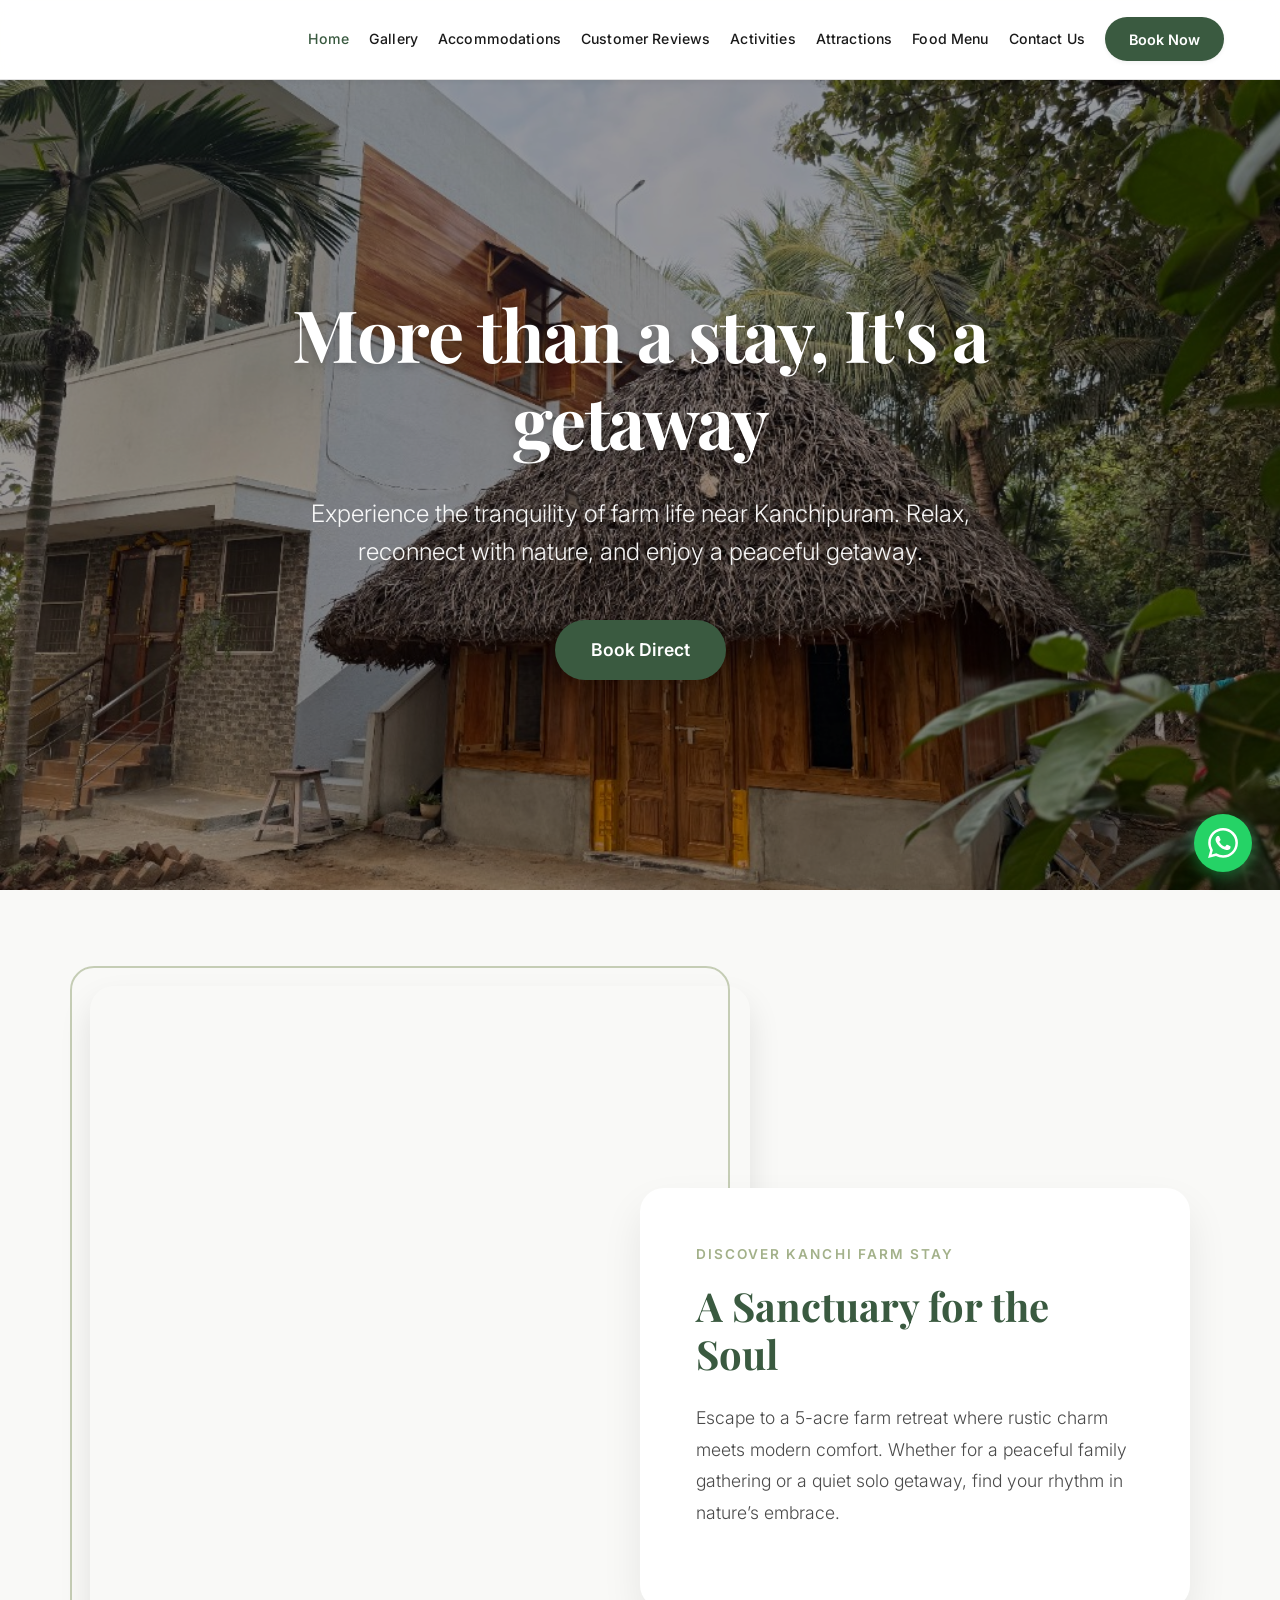
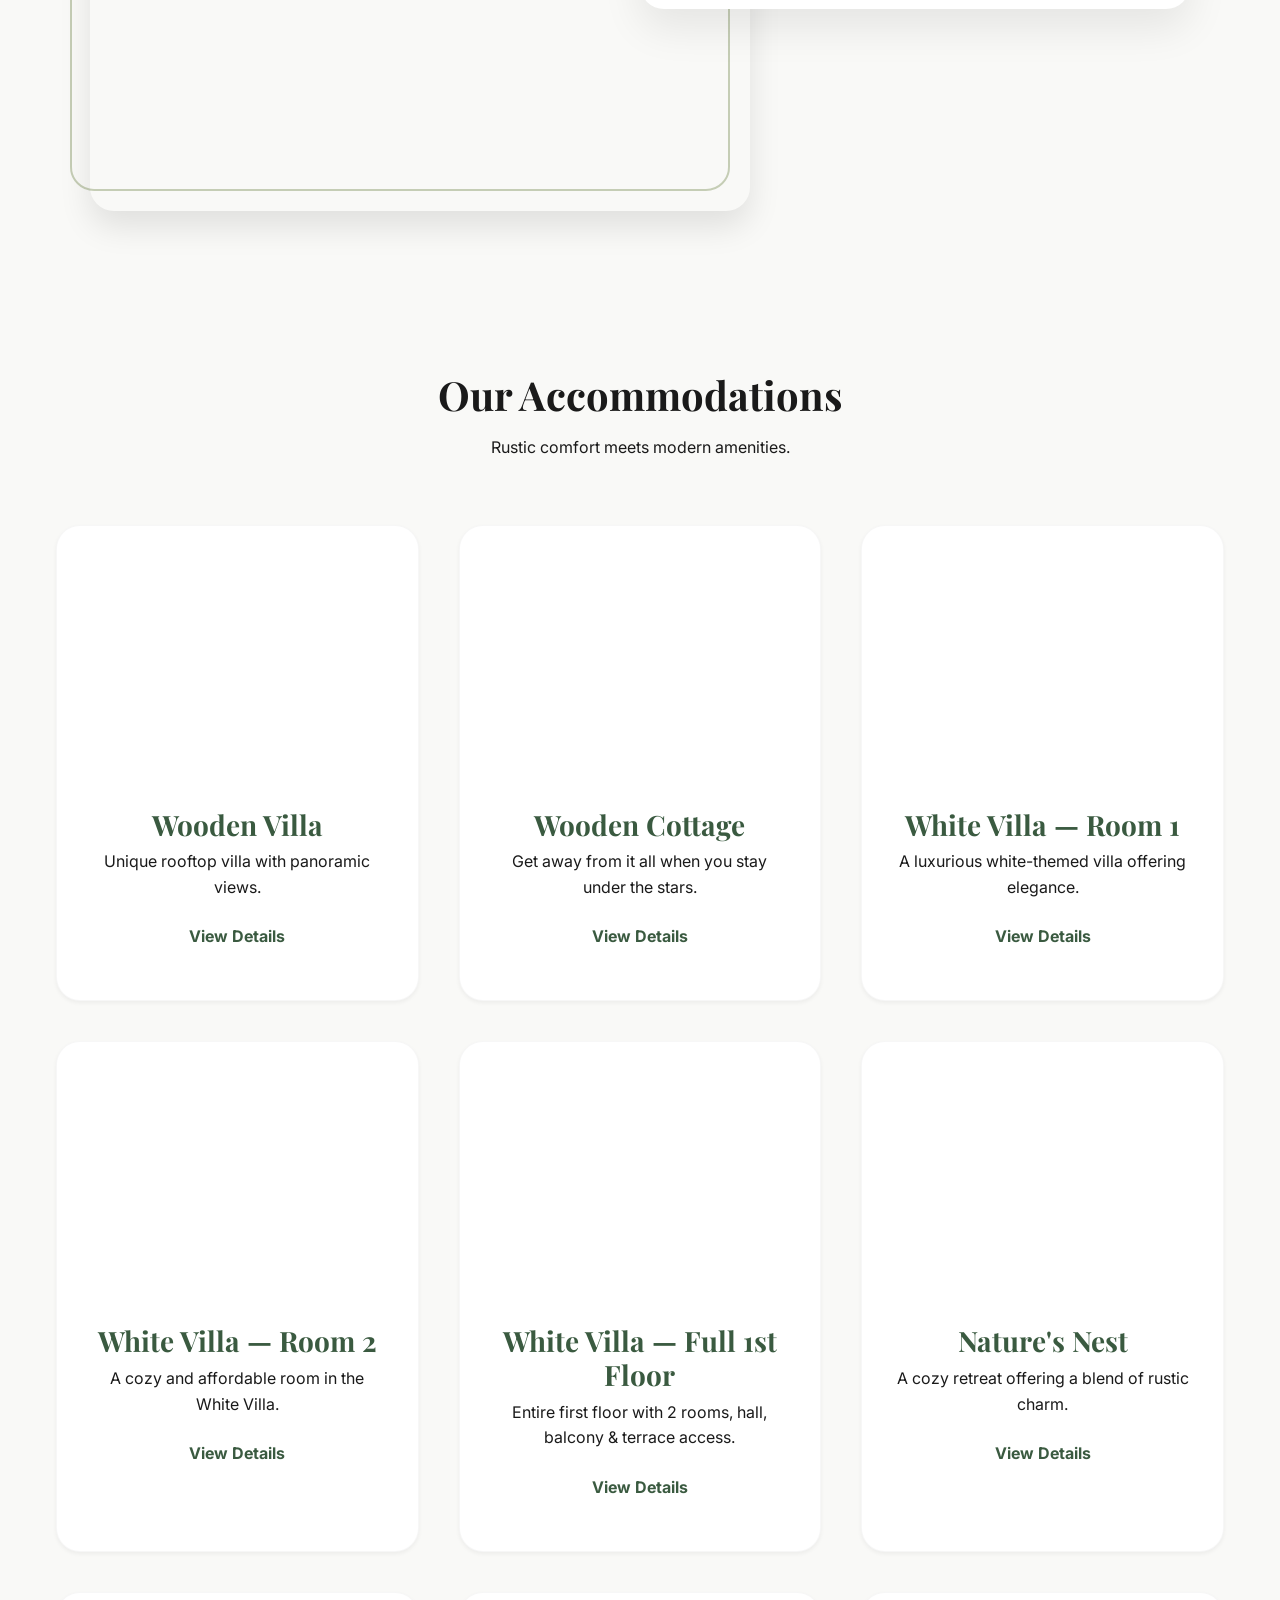
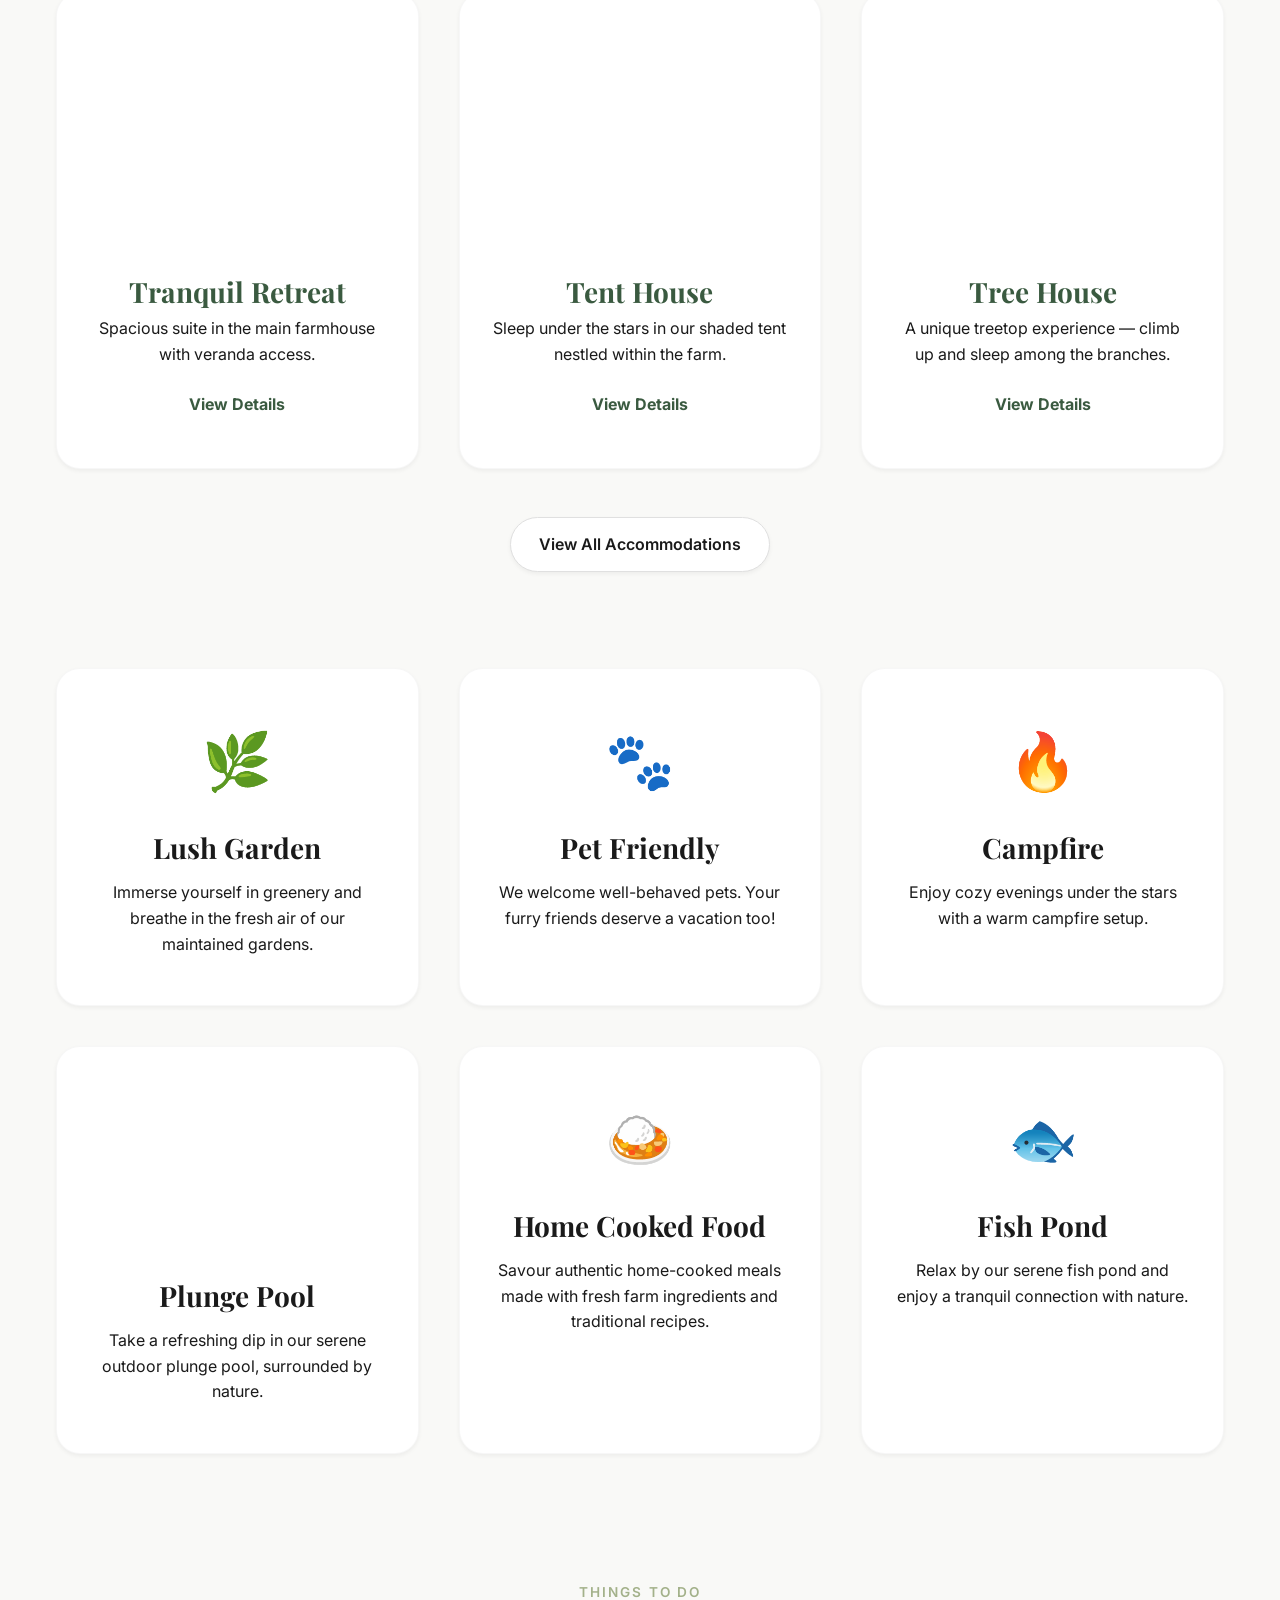
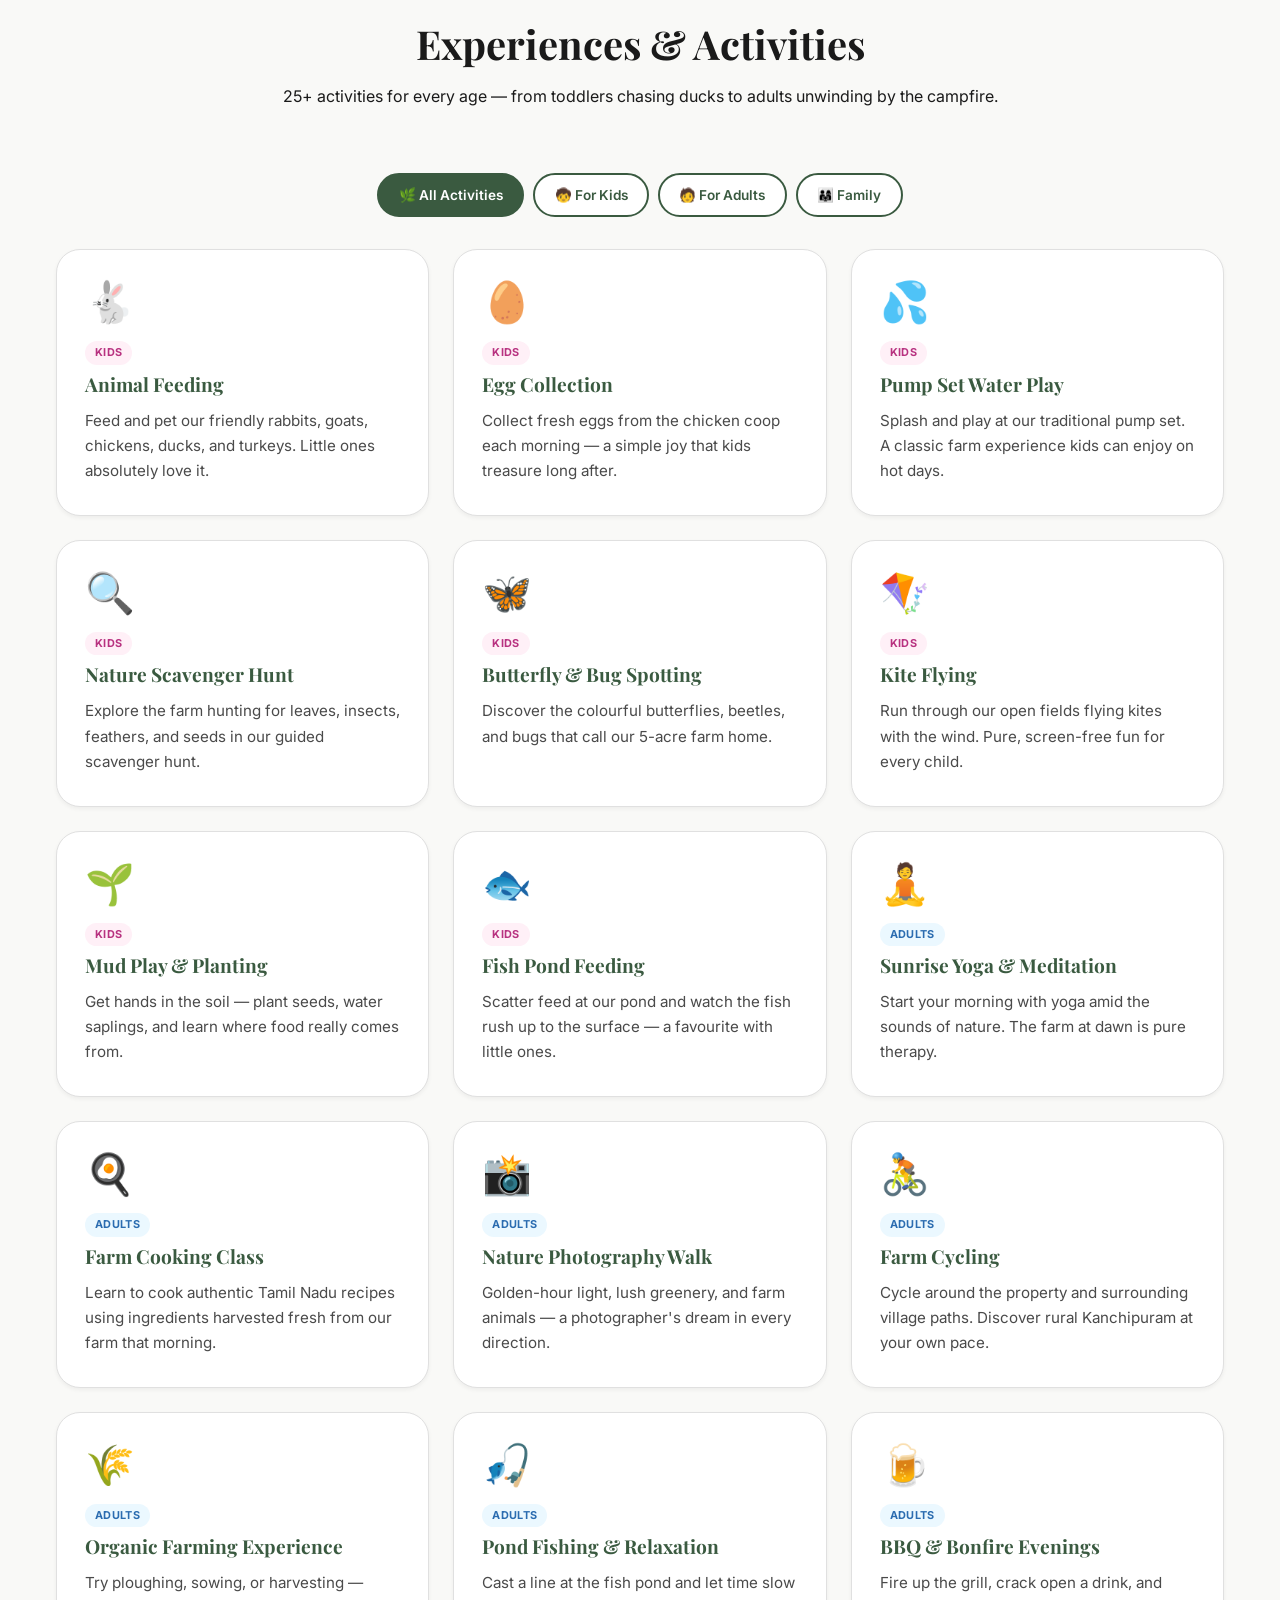
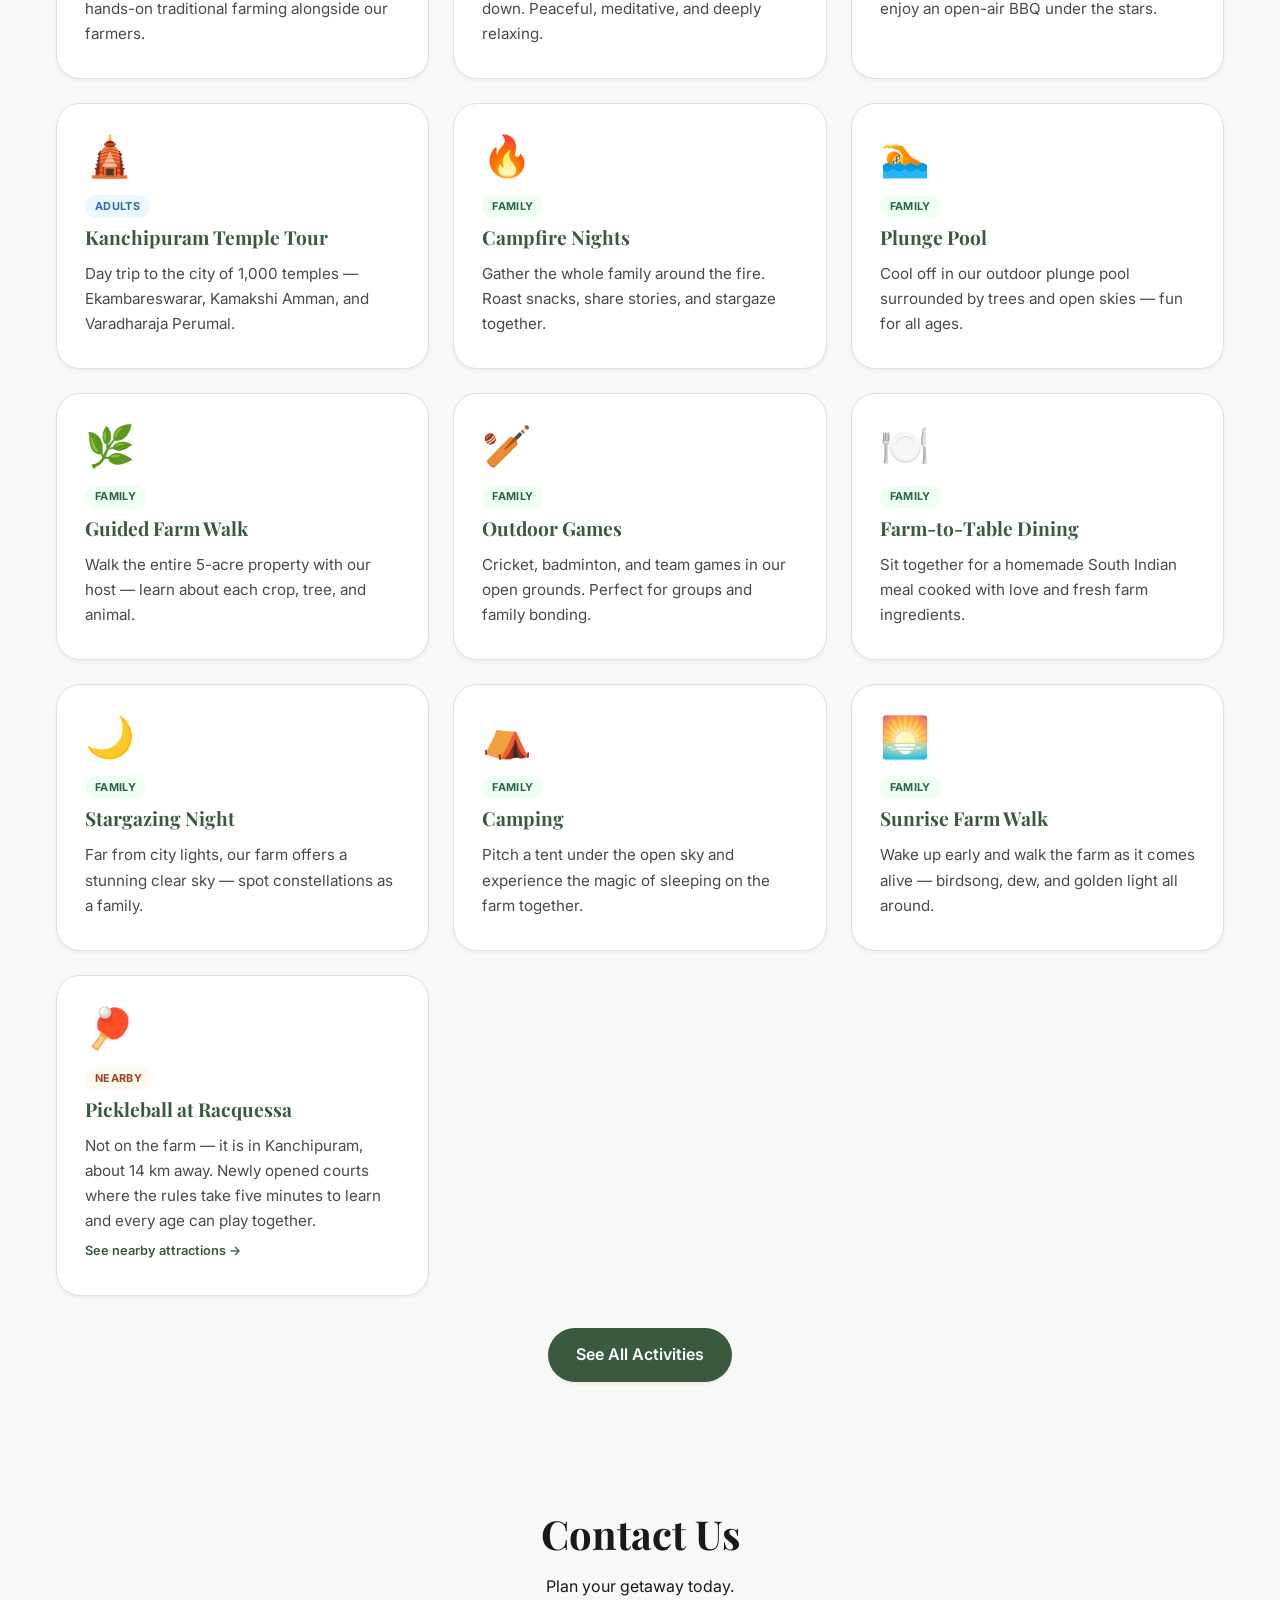
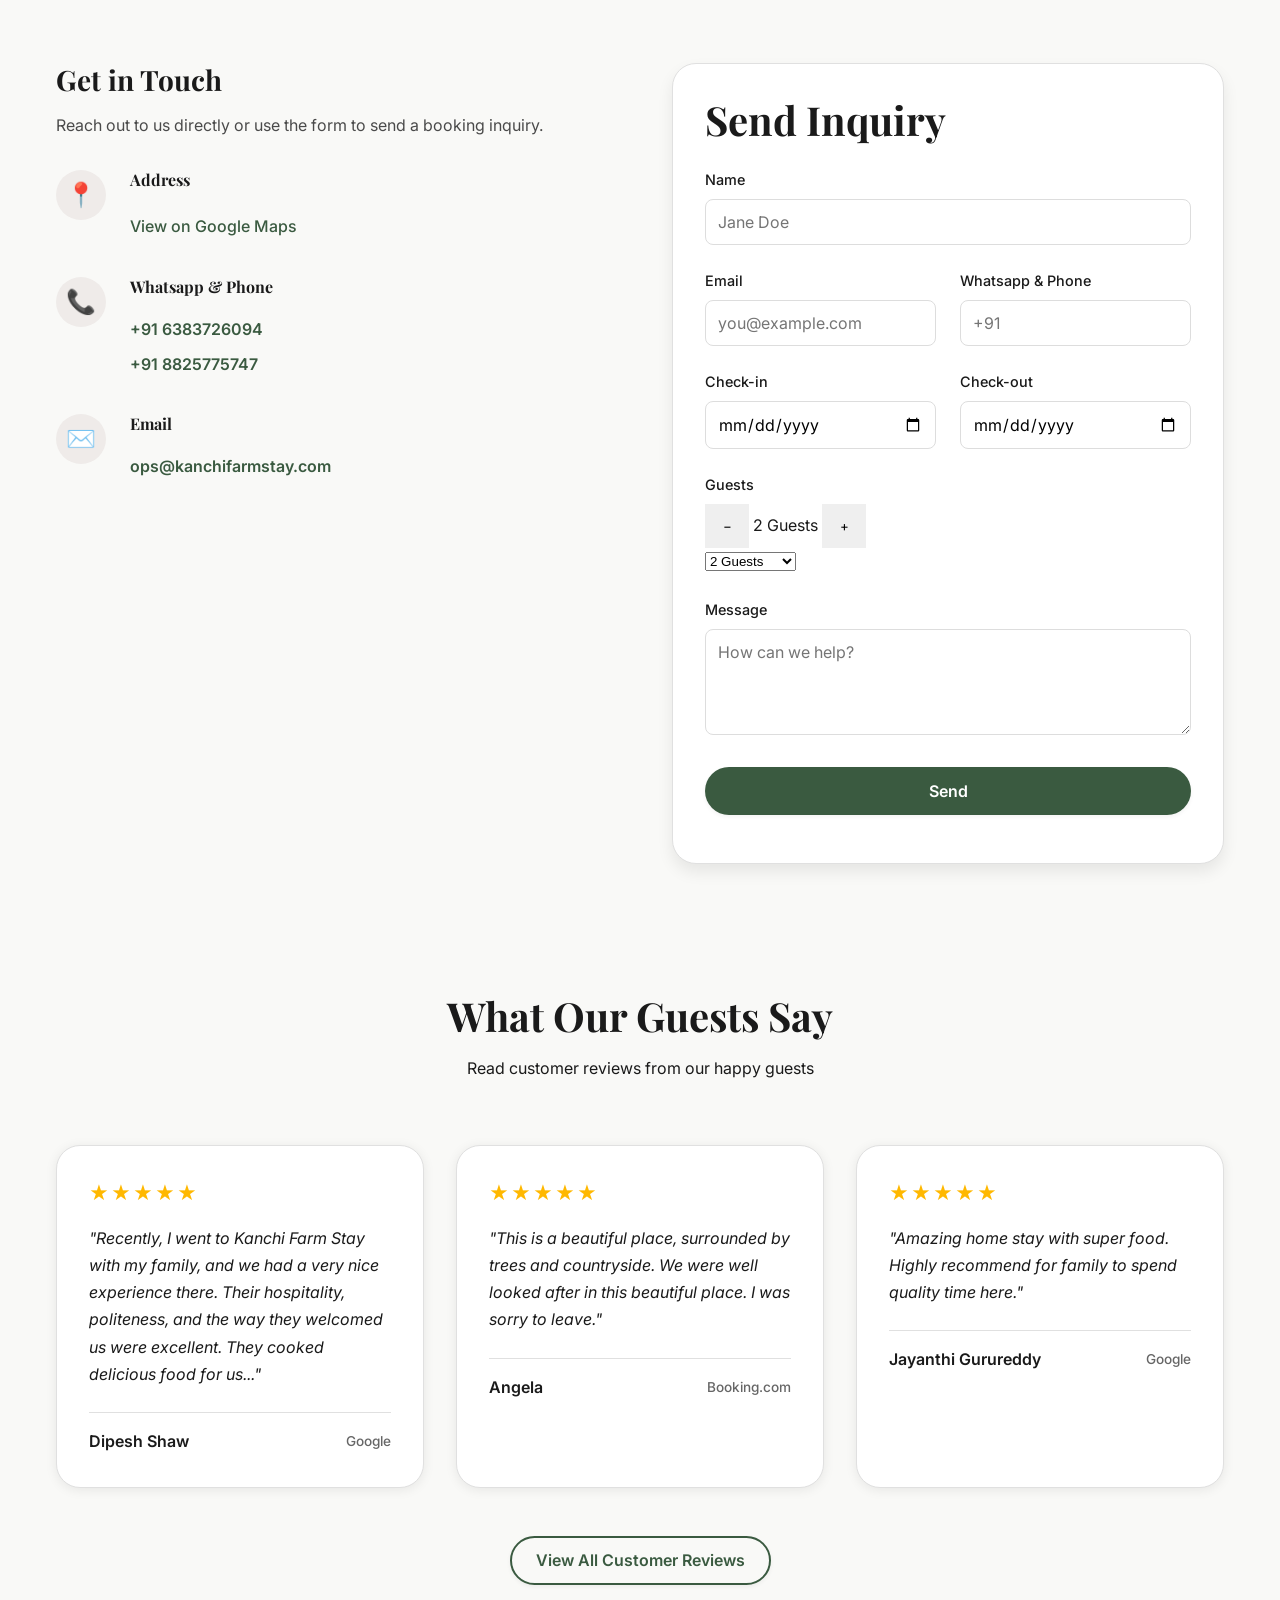
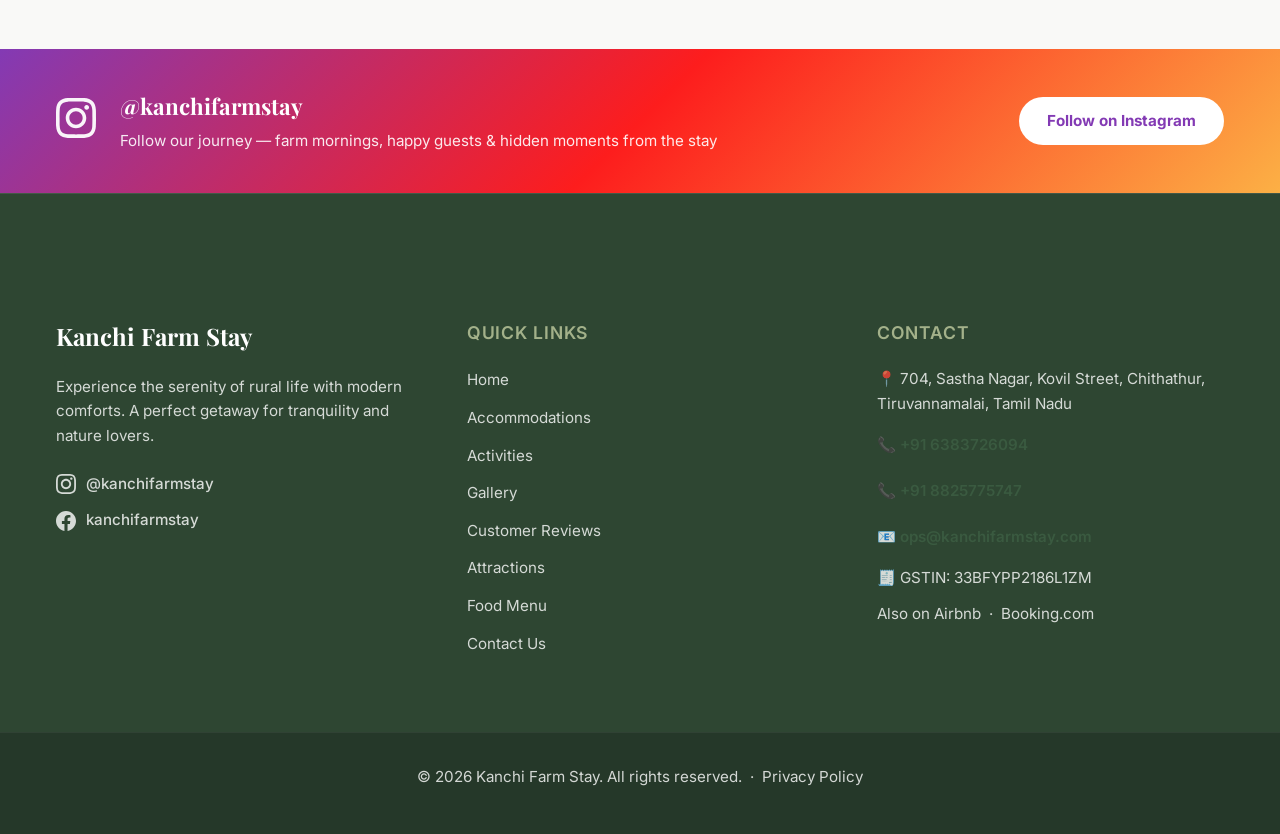
==== index.html @ d2d8e6f6 "Rename the kids' Fish Pond Fishing activity to Fish Pond Feeding Requested by the owner. The adults'" ====
<!DOCTYPE html>
<html lang="en">

<head>
    <meta charset="UTF-8">
    <meta name="viewport" content="width=device-width, initial-scale=1.0">
    <title>Kanchi Farm Stay | Nature Retreat in Kanchipuram</title>
    <meta name="description" content="Escape to Kanchi Farm Stay — a 5-acre nature retreat near Kanchipuram. Rustic villas, farm animals, campfires, and authentic South Indian dining. Book direct from ₹2,000/night.">
    <link rel="icon" type="image/png" href="assets/images/logo.png">
    <!-- PWA -->
    <link rel="manifest" href="manifest.json">
    <meta name="theme-color" content="#4a7c59">
    <meta name="mobile-web-app-capable" content="yes">
    <meta name="apple-mobile-web-app-capable" content="yes">
    <meta name="apple-mobile-web-app-status-bar-style" content="black-translucent">
    <meta name="apple-mobile-web-app-title" content="Kanchi Farm">
    <!-- Preconnect for speed -->
    <link rel="preconnect" href="https://fonts.googleapis.com">
    <link rel="preload" as="image" href="assets/images/farm-hero.jpg">
    <link rel="stylesheet" href="style.css?v=2">
    <link rel="stylesheet" href="mobile.css">
</head>

<body>

    <!-- Navbar Placeholder -->
    <div id="navbar-placeholder"></div>

    <div class="home-page">
        <!-- Hero Section -->
        <section id="home" class="hero-section">
            <!-- The source is attached by the script below, not in markup, so a phone gets
                 the 480p loop (~1.9 MB), a wider screen the 720p one (~4 MB), and Save-Data or
                 reduced-motion visitors only the poster. The 238 MB original this replaces
                 is still on the server in assets/videos/ (excluded from deploys). -->
            <video autoplay loop muted playsinline preload="none" class="hero-video"
                poster="assets/images/farm-hero.jpg"
                data-src-small="assets/hero/hero-video-480.mp4"
                data-src-large="assets/hero/hero-video-720.mp4"></video>
            <script>
                (function () {
                    var v = document.querySelector('.hero-video');
                    var c = navigator.connection || {};
                    if (!v || c.saveData || matchMedia('(prefers-reduced-motion: reduce)').matches) return;
                    var large = matchMedia('(min-width: 900px)').matches;
                    v.src = v.getAttribute(large ? 'data-src-large' : 'data-src-small');
                    var p = v.play();
                    if (p && p.catch) p.catch(function () {});
                })();
            </script>
            <div class="hero-overlay"></div>
            <div class="hero-content container">
                <h1>More than a stay, It's a getaway</h1>
                <p>Experience the tranquility of farm life near Kanchipuram. Relax, reconnect with nature, and enjoy a
                    peaceful getaway.</p>
                <div class="hero-buttons">
                    <a href="accommodations.html" class="btn btn-primary btn-lg">Book Direct</a>
                </div>
            </div>
        </section>

        <!-- About Section -->
        <section id="about" class="section about-section">
            <div class="container">
                <div class="about-layout">
                    <div class="about-image-wrapper">
                        <img src="assets/images/about-farm.jpg" alt="Kanchi Farm Stay Cottage">
                        <div class="image-accent-border"></div>
                    </div>
                    <div class="about-content-card">
                        <span class="overline">Discover Kanchi Farm Stay</span>
                        <h2>A Sanctuary for the Soul</h2>
                        <p>
                            Escape to a 5-acre farm retreat where rustic charm meets modern comfort. Whether for a
                            peaceful family gathering or a quiet solo getaway, find your rhythm in nature’s embrace.
                        </p>
                    </div>
                </div>
            </div>
        </section>

        <!-- Rooms Teaser Section -->
        <section id="rooms" class="section">
            <div class="container">
                <div class="text-center mb-lg">
                    <h2>Our Accommodations</h2>
                    <p>Rustic comfort meets modern amenities.</p>
                </div>
                <div class="rooms-grid">
                    <!-- Static Preview Cards for Home Page -->
                    <div class="room-card-preview">
                        <a href="room-details.html?id=wooden-villa" class="room-image-container" style="display:block">
                            <img src="assets/images/gallery-room-swing.jpg" alt="Wooden Villa" class="room-image">
                        </a>
                        <div class="room-preview-content">
                            <h3>Wooden Villa</h3>
                            <p>Unique rooftop villa with panoramic views.</p>
                            <a href="room-details.html?id=wooden-villa" class="btn-link">View Details</a>
                        </div>
                    </div>

                    <div class="room-card-preview">
                        <a href="room-details.html?id=wooden-cottage" class="room-image-container"
                            style="display:block">
                            <img src="assets/images/wooden-cottage-1.jpg" alt="Wooden Cottage" class="room-image">
                        </a>
                        <div class="room-preview-content">
                            <h3>Wooden Cottage</h3>
                            <p>Get away from it all when you stay under the stars.</p>
                            <a href="room-details.html?id=wooden-cottage" class="btn-link">View Details</a>
                        </div>
                    </div>

                    <div class="room-card-preview">
                        <a href="room-details.html?id=white-villa" class="room-image-container" style="display:block">
                            <img src="assets/images/white-villa-main-hero.jpg" alt="White Villa — Room 1" class="room-image">
                        </a>
                        <div class="room-preview-content">
                            <h3>White Villa — Room 1</h3>
                            <p>A luxurious white-themed villa offering elegance.</p>
                            <a href="room-details.html?id=white-villa" class="btn-link">View Details</a>
                        </div>
                    </div>

                    <div class="room-card-preview">
                        <a href="room-details.html?id=white-villa-room-2" class="room-image-container" style="display:block">
                            <img src="assets/images/white-villa-main-hero.jpg" alt="White Villa — Room 2" class="room-image">
                        </a>
                        <div class="room-preview-content">
                            <h3>White Villa — Room 2</h3>
                            <p>A cozy and affordable room in the White Villa.</p>
                            <a href="room-details.html?id=white-villa-room-2" class="btn-link">View Details</a>
                        </div>
                    </div>

                    <div class="room-card-preview">
                        <a href="room-details.html?id=white-villa-full-floor" class="room-image-container" style="display:block">
                            <img src="assets/images/white-villa-main-hero.jpg" alt="White Villa — Full 1st Floor" class="room-image">
                        </a>
                        <div class="room-preview-content">
                            <h3>White Villa — Full 1st Floor</h3>
                            <p>Entire first floor with 2 rooms, hall, balcony & terrace access.</p>
                            <a href="room-details.html?id=white-villa-full-floor" class="btn-link">View Details</a>
                        </div>
                    </div>

                    <div class="room-card-preview">
                        <a href="room-details.html?id=natures-nest" class="room-image-container" style="display:block">
                            <img src="assets/images/natures-nest-hero.jpg" alt="Nature's Nest" class="room-image">
                        </a>
                        <div class="room-preview-content">
                            <h3>Nature's Nest</h3>
                            <p>A cozy retreat offering a blend of rustic charm.</p>
                            <a href="room-details.html?id=natures-nest" class="btn-link">View Details</a>
                        </div>
                    </div>

                    <div class="room-card-preview">
                        <a href="room-details.html?id=tranquil-retreat" class="room-image-container" style="display:block">
                            <img src="assets/images/tranquil-retreat-main.jpg" alt="Tranquil Retreat" class="room-image">
                        </a>
                        <div class="room-preview-content">
                            <h3>Tranquil Retreat</h3>
                            <p>Spacious suite in the main farmhouse with veranda access.</p>
                            <a href="room-details.html?id=tranquil-retreat" class="btn-link">View Details</a>
                        </div>
                    </div>

                    <div class="room-card-preview">
                        <a href="room-details.html?id=tent" class="room-image-container" style="display:block">
                            <img src="assets/images/tent-new-1.jpg" alt="Tent House" class="room-image">
                        </a>
                        <div class="room-preview-content">
                            <h3>Tent House</h3>
                            <p>Sleep under the stars in our shaded tent nestled within the farm.</p>
                            <a href="room-details.html?id=tent" class="btn-link">View Details</a>
                        </div>
                    </div>

                    <div class="room-card-preview">
                        <a href="room-details.html?id=tree-house" class="room-image-container" style="display:block">
                            <img src="assets/images/treehouse-1.jpg" alt="Tree House" class="room-image">
                        </a>
                        <div class="room-preview-content">
                            <h3>Tree House</h3>
                            <p>A unique treetop experience — climb up and sleep among the branches.</p>
                            <a href="room-details.html?id=tree-house" class="btn-link">View Details</a>
                        </div>
                    </div>

                </div>
                <div class="text-center" style="margin-top: 3rem;">
                    <a href="accommodations.html" class="btn btn-secondary">View All Accommodations</a>
                </div>
            </div>
        </section>

        <!-- Features Section -->
        <section class="section features-section">
            <div class="container">
                <div class="features-grid">
                    <div class="feature-card">
                        <div class="feature-icon">🌿</div>
                        <h3>Lush Garden</h3>
                        <p>Immerse yourself in greenery and breathe in the fresh air of our maintained gardens.</p>
                    </div>
                    <div class="feature-card">
                        <div class="feature-icon">🐾</div>
                        <h3>Pet Friendly</h3>
                        <p>We welcome well-behaved pets. Your furry friends deserve a vacation too!</p>
                    </div>
                    <div class="feature-card">
                        <div class="feature-icon">🔥</div>
                        <h3>Campfire</h3>
                        <p>Enjoy cozy evenings under the stars with a warm campfire setup.</p>
                    </div>
                    <div class="feature-card">
                        <img src="assets/images/pool.jpg" alt="Plunge Pool" style="width:100%;border-radius:12px;margin-bottom:1rem;object-fit:cover;height:160px;">
                        <h3>Plunge Pool</h3>
                        <p>Take a refreshing dip in our serene outdoor plunge pool, surrounded by nature.</p>
                    </div>
                    <div class="feature-card">
                        <div class="feature-icon">🍛</div>
                        <h3>Home Cooked Food</h3>
                        <p>Savour authentic home-cooked meals made with fresh farm ingredients and traditional recipes.</p>
                    </div>
                    <div class="feature-card">
                        <div class="feature-icon">🐟</div>
                        <h3>Fish Pond</h3>
                        <p>Relax by our serene fish pond and enjoy a tranquil connection with nature.</p>
                    </div>
                </div>
            </div>
        </section>

        <!-- Activities Section -->
        <section id="activities" class="section activities-section">
            <div class="container">
                <div class="text-center mb-lg">
                    <span class="overline">Things To Do</span>
                    <h2>Experiences & Activities</h2>
                    <p>25+ activities for every age — from toddlers chasing ducks to adults unwinding by the campfire.</p>
                </div>

                <!-- Category tabs -->
                <div class="act-tabs">
                    <button class="act-tab active" data-filter="all">🌿 All Activities</button>
                    <button class="act-tab" data-filter="kids">🧒 For Kids</button>
                    <button class="act-tab" data-filter="adults">🧑 For Adults</button>
                    <button class="act-tab" data-filter="family">👨‍👩‍👧 Family</button>
                </div>

                <div class="activities-grid" id="activitiesGrid">

                    <!-- KIDS -->
                    <div class="activity-card" data-cat="kids">
                        <div class="activity-icon">🐇</div>
                        <span class="act-badge kids">Kids</span>
                        <h3>Animal Feeding</h3>
                        <p>Feed and pet our friendly rabbits, goats, chickens, ducks, and turkeys. Little ones absolutely love it.</p>
                    </div>
                    <div class="activity-card" data-cat="kids">
                        <div class="activity-icon">🥚</div>
                        <span class="act-badge kids">Kids</span>
                        <h3>Egg Collection</h3>
                        <p>Collect fresh eggs from the chicken coop each morning — a simple joy that kids treasure long after.</p>
                    </div>
                    <div class="activity-card" data-cat="kids">
                        <div class="activity-icon">💦</div>
                        <span class="act-badge kids">Kids</span>
                        <h3>Pump Set Water Play</h3>
                        <p>Splash and play at our traditional pump set. A classic farm experience kids can enjoy on hot days.</p>
                    </div>
                    <div class="activity-card" data-cat="kids">
                        <div class="activity-icon">🔍</div>
                        <span class="act-badge kids">Kids</span>
                        <h3>Nature Scavenger Hunt</h3>
                        <p>Explore the farm hunting for leaves, insects, feathers, and seeds in our guided scavenger hunt.</p>
                    </div>
                    <div class="activity-card" data-cat="kids">
                        <div class="activity-icon">🦋</div>
                        <span class="act-badge kids">Kids</span>
                        <h3>Butterfly & Bug Spotting</h3>
                        <p>Discover the colourful butterflies, beetles, and bugs that call our 5-acre farm home.</p>
                    </div>
                    <div class="activity-card" data-cat="kids">
                        <div class="activity-icon">🪁</div>
                        <span class="act-badge kids">Kids</span>
                        <h3>Kite Flying</h3>
                        <p>Run through our open fields flying kites with the wind. Pure, screen-free fun for every child.</p>
                    </div>
                    <div class="activity-card" data-cat="kids">
                        <div class="activity-icon">🌱</div>
                        <span class="act-badge kids">Kids</span>
                        <h3>Mud Play & Planting</h3>
                        <p>Get hands in the soil — plant seeds, water saplings, and learn where food really comes from.</p>
                    </div>
                    <div class="activity-card" data-cat="kids">
                        <div class="activity-icon">🐟</div>
                        <span class="act-badge kids">Kids</span>
                        <h3>Fish Pond Feeding</h3>
                        <p>Scatter feed at our pond and watch the fish rush up to the surface — a favourite with little ones.</p>
                    </div>

                    <!-- ADULTS -->
                    <div class="activity-card" data-cat="adults">
                        <div class="activity-icon">🧘</div>
                        <span class="act-badge adults">Adults</span>
                        <h3>Sunrise Yoga & Meditation</h3>
                        <p>Start your morning with yoga amid the sounds of nature. The farm at dawn is pure therapy.</p>
                    </div>
                    <div class="activity-card" data-cat="adults">
                        <div class="activity-icon">🍳</div>
                        <span class="act-badge adults">Adults</span>
                        <h3>Farm Cooking Class</h3>
                        <p>Learn to cook authentic Tamil Nadu recipes using ingredients harvested fresh from our farm that morning.</p>
                    </div>
                    <div class="activity-card" data-cat="adults">
                        <div class="activity-icon">📸</div>
                        <span class="act-badge adults">Adults</span>
                        <h3>Nature Photography Walk</h3>
                        <p>Golden-hour light, lush greenery, and farm animals — a photographer's dream in every direction.</p>
                    </div>
                    <div class="activity-card" data-cat="adults">
                        <div class="activity-icon">🚴</div>
                        <span class="act-badge adults">Adults</span>
                        <h3>Farm Cycling</h3>
                        <p>Cycle around the property and surrounding village paths. Discover rural Kanchipuram at your own pace.</p>
                    </div>
                    <div class="activity-card" data-cat="adults">
                        <div class="activity-icon">🌾</div>
                        <span class="act-badge adults">Adults</span>
                        <h3>Organic Farming Experience</h3>
                        <p>Try ploughing, sowing, or harvesting — hands-on traditional farming alongside our farmers.</p>
                    </div>
                    <div class="activity-card" data-cat="adults">
                        <div class="activity-icon">🎣</div>
                        <span class="act-badge adults">Adults</span>
                        <h3>Pond Fishing & Relaxation</h3>
                        <p>Cast a line at the fish pond and let time slow down. Peaceful, meditative, and deeply relaxing.</p>
                    </div>
                    <div class="activity-card" data-cat="adults">
                        <div class="activity-icon">🍺</div>
                        <span class="act-badge adults">Adults</span>
                        <h3>BBQ & Bonfire Evenings</h3>
                        <p>Fire up the grill, crack open a drink, and enjoy an open-air BBQ under the stars.</p>
                    </div>
                    <div class="activity-card" data-cat="adults">
                        <div class="activity-icon">🛕</div>
                        <span class="act-badge adults">Adults</span>
                        <h3>Kanchipuram Temple Tour</h3>
                        <p>Day trip to the city of 1,000 temples — Ekambareswarar, Kamakshi Amman, and Varadharaja Perumal.</p>
                    </div>

                    <!-- FAMILY -->
                    <div class="activity-card" data-cat="family">
                        <div class="activity-icon">🔥</div>
                        <span class="act-badge family">Family</span>
                        <h3>Campfire Nights</h3>
                        <p>Gather the whole family around the fire. Roast snacks, share stories, and stargaze together.</p>
                    </div>
                    <div class="activity-card" data-cat="family">
                        <div class="activity-icon">🏊</div>
                        <span class="act-badge family">Family</span>
                        <h3>Plunge Pool</h3>
                        <p>Cool off in our outdoor plunge pool surrounded by trees and open skies — fun for all ages.</p>
                    </div>
                    <div class="activity-card" data-cat="family">
                        <div class="activity-icon">🌿</div>
                        <span class="act-badge family">Family</span>
                        <h3>Guided Farm Walk</h3>
                        <p>Walk the entire 5-acre property with our host — learn about each crop, tree, and animal.</p>
                    </div>
                    <div class="activity-card" data-cat="family">
                        <div class="activity-icon">🏏</div>
                        <span class="act-badge family">Family</span>
                        <h3>Outdoor Games</h3>
                        <p>Cricket, badminton, and team games in our open grounds. Perfect for groups and family bonding.</p>
                    </div>
                    <div class="activity-card" data-cat="family">
                        <div class="activity-icon">🍽️</div>
                        <span class="act-badge family">Family</span>
                        <h3>Farm-to-Table Dining</h3>
                        <p>Sit together for a homemade South Indian meal cooked with love and fresh farm ingredients.</p>
                    </div>
                    <div class="activity-card" data-cat="family">
                        <div class="activity-icon">🌙</div>
                        <span class="act-badge family">Family</span>
                        <h3>Stargazing Night</h3>
                        <p>Far from city lights, our farm offers a stunning clear sky — spot constellations as a family.</p>
                    </div>
                    <div class="activity-card" data-cat="family">
                        <div class="activity-icon">⛺</div>
                        <span class="act-badge family">Family</span>
                        <h3>Camping</h3>
                        <p>Pitch a tent under the open sky and experience the magic of sleeping on the farm together.</p>
                    </div>
                    <div class="activity-card" data-cat="family">
                        <div class="activity-icon">🌅</div>
                        <span class="act-badge family">Family</span>
                        <h3>Sunrise Farm Walk</h3>
                        <p>Wake up early and walk the farm as it comes alive — birdsong, dew, and golden light all around.</p>
                    </div>

                    <div class="activity-card" data-cat="family">
                        <div class="activity-icon">&#x1F3D3;</div>
                        <span class="act-badge nearby">Nearby</span>
                        <h3>Pickleball at Racquessa</h3>
                        <p>Not on the farm &mdash; it is in Kanchipuram, about 14 km away. Newly opened courts where the rules take five minutes to learn and every age can play together.</p>
                        <a class="act-link" href="attractions.html">See nearby attractions &rarr;</a>
                    </div>

                </div><!-- /activities-grid -->
                <div class="text-center" style="margin-top:2rem">
                    <a href="activities.html" class="btn">See All Activities</a>
                </div>
            </div>
        </section>

        <style>
        .act-tabs { display:flex; flex-wrap:wrap; gap:.6rem; justify-content:center; margin-bottom:2rem; }
        .act-tab {
            padding:.55rem 1.2rem; border-radius:30px; border:2px solid var(--color-primary,#4a7c59);
            background:#fff; color:var(--color-primary,#4a7c59); font-size:.85rem; font-weight:600;
            cursor:pointer; transition:all .2s; min-height:44px;
        }
        .act-tab.active, .act-tab:hover { background:var(--color-primary,#4a7c59); color:#fff; }
        .activity-card { position:relative; }
        .act-badge {
            display:inline-block; font-size:.68rem; font-weight:700; padding:3px 10px;
            border-radius:20px; margin-bottom:.5rem; letter-spacing:.03em; text-transform:uppercase;
        }
        .act-badge.kids   { background:#fff0f7; color:#b83280; }
        .act-badge.adults { background:#ebf8ff; color:#2b6cb0; }
        .act-badge.family { background:#f0fff4; color:#276749; }
        .act-badge.nearby { background:#fffaf0; color:#9c4221; }
        .activity-card .act-link { display:inline-block; margin-top:.5rem; font-size:.8rem; font-weight:600; color:var(--color-primary,#4a7c59); text-decoration:none; }
        .activity-card .act-link:hover { text-decoration:underline; }
        .activity-card.hidden { display:none; }
        </style>

        <script>
        (function(){
            const tabs = document.querySelectorAll('.act-tab');
            const cards = document.querySelectorAll('#activitiesGrid .activity-card');
            tabs.forEach(tab => {
                tab.addEventListener('click', function(){
                    tabs.forEach(t => t.classList.remove('active'));
                    this.classList.add('active');
                    const filter = this.dataset.filter;
                    cards.forEach(card => {
                        const match = filter === 'all' || card.dataset.cat === filter;
                        card.classList.toggle('hidden', !match);
                    });
                });
            });
        })();
        </script>

        <!-- Contact Section -->
        <section id="contact" class="section">
            <div class="container">
                <div class="text-center mb-lg">
                    <h2>Contact Us</h2>
                    <p>Plan your getaway today.</p>
                </div>
                <div class="contact-grid">
                    <!-- Contact Info Side -->
                    <div class="contact-info">
                        <h3>Get in Touch</h3>
                        <p class="contact-intro">
                            Reach out to us directly or use the form to send a booking inquiry.
                        </p>

                        <div class="info-item">
                            <div class="icon">📍</div>
                            <div>
                                <h4>Address</h4>
                                <a href="https://maps.app.goo.gl/cV2gsfgTa6bsDpaW9" target="_blank"
                                    rel="noopener noreferrer"
                                    style="color: var(--color-primary); font-weight: 500; margin-top: 0.25rem; display: inline-block;">View
                                    on Google Maps</a>
                            </div>
                        </div>

                        <div class="info-item">
                            <div class="icon">📞</div>
                            <div>
                                <h4>Whatsapp & Phone</h4>
                                <p>
                                    <a href="tel:+916383726094">+91 6383726094</a><br>
                                    <a href="tel:+918825775747">+91 8825775747</a>
                                </p>
                            </div>
                        </div>

                        <div class="info-item">
                            <div class="icon">✉️</div>
                            <div>
                                <h4>Email</h4>
                                <p><a href="mailto:ops@kanchifarmstay.com">ops@kanchifarmstay.com</a></p>
                            </div>
                        </div>
                    </div>

                    <!-- Inquiry Form Side -->
                    <div class="contact-form-container">
                        <!-- Booking Form Replicated Structure -->
                        <form class="w2p-form form-card" data-web2phone="form"
                            data-public-key="ygkAN8tl7U7WjuxLQLjhFTJX"
                            data-endpoint="https://web2phone.co.uk/api/v1/submit/"
                            style="padding: 2rem; background: white; border-radius: var(--radius-lg); box-shadow: var(--shadow-md);">
                            <h2 style="margin-bottom:1.5rem;">Send Inquiry</h2>

                            <div class="form-group">
                                <label for="your_name">Name</label>
                                <input name="your_name" type="text" id="your_name" placeholder="Jane Doe" required
                                    class="form-input">
                            </div>

                            <div class="form-row">
                                <div class="form-group">
                                    <label for="email">Email</label>
                                    <input name="email" type="email" id="email" placeholder="you@example.com" required
                                        class="form-input">
                                </div>
                                <div class="form-group">
                                    <label for="phone">Whatsapp & Phone</label>
                                    <input name="phone" type="tel" id="phone" placeholder="+91" required
                                        class="form-input">
                                </div>
                            </div>

                            <div class="form-row">
                                <div class="form-group">
                                    <label for="checkin">Check-in</label>
                                    <input type="date" name="field" id="checkin" required class="form-input">
                                </div>
                                <div class="form-group">
                                    <label for="checkout">Check-out</label>
                                    <input type="date" name="field_3" id="checkout" required class="form-input">
                                </div>
                            </div>

                            <div class="form-group">
                                <label for="guests">Guests</label>
                                <select name="field_2" id="guests" class="form-input">
                                    <option value="1">1 Guest</option>
                                    <option value="2" selected>2 Guests</option>
                                    <option value="3">3 Guests</option>
                                    <option value="4">4 Guests</option>
                                    <option value="5">5 Guests</option>
                                    <option value="6">6 Guests</option>
                                    <option value="7">7 Guests</option>
                                    <option value="8">8 Guests</option>
                                    <option value="9">9 Guests</option>
                                    <option value="10+">10+ Guests</option>
                                </select>
                            </div>

                            <div class="form-group">
                                <label for="message">Message</label>
                                <textarea name="message" id="message" rows="4" placeholder="How can we help?" required
                                    class="form-textarea"></textarea>
                            </div>

                            <button type="submit" class="btn btn-block">Send</button>
                            <p data-w2p-output class="w2p-output" aria-live="polite"
                                style="margin-top: 1rem; font-weight: 500;"></p>
                        </form>
                    </div>
                </div>
            </div>
        </section>

        <!-- Reviews Section -->
        <section class="section bg-light">
            <div class="container">
                <div class="text-center mb-lg">
                    <h2>What Our Guests Say</h2>
                    <p>Read customer reviews from our happy guests</p>
                </div>
                <div class="home-reviews-grid">
                    <div class="review-card-home">
                        <div class="review-stars">★★★★★</div>
                        <p class="review-text-home">
                            "Recently, I went to Kanchi Farm Stay with my family, and we had a very nice experience
                            there. Their hospitality, politeness, and the way they welcomed us were excellent. They
                            cooked delicious food for us..."
                        </p>
                        <div class="review-author">
                            <strong>Dipesh Shaw</strong>
                            <span class="review-platform">Google</span>
                        </div>
                    </div>
                    <div class="review-card-home">
                        <div class="review-stars">★★★★★</div>
                        <p class="review-text-home">
                            "This is a beautiful place, surrounded by trees and countryside. We were well looked after
                            in this beautiful place. I was sorry to leave."
                        </p>
                        <div class="review-author">
                            <strong>Angela</strong>
                            <span class="review-platform">Booking.com</span>
                        </div>
                    </div>
                    <div class="review-card-home">
                        <div class="review-stars">★★★★★</div>
                        <p class="review-text-home">
                            "Amazing home stay with super food. Highly recommend for family to spend quality time here."
                        </p>
                        <div class="review-author">
                            <strong>Jayanthi Gurureddy</strong>
                            <span class="review-platform">Google</span>
                        </div>
                    </div>
                </div>
                <div class="text-center" style="margin-top: 3rem;">
                    <a href="reviews.html" class="btn btn-outline-dark">View All Customer Reviews</a>
                </div>
            </div>
        </section>
    </div>

    <!-- Instagram CTA Section -->
    <section class="instagram-cta-section">
        <div class="container">
            <div class="instagram-cta-inner">
                <div class="instagram-cta-icon">
                    <svg width="40" height="40" viewBox="0 0 24 24" fill="white"><path d="M12 2.163c3.204 0 3.584.012 4.85.07 3.252.148 4.771 1.691 4.919 4.919.058 1.265.069 1.645.069 4.849 0 3.205-.012 3.584-.069 4.849-.149 3.225-1.664 4.771-4.919 4.919-1.266.058-1.644.07-4.85.07-3.204 0-3.584-.012-4.849-.07-3.26-.149-4.771-1.699-4.919-4.92-.058-1.265-.07-1.644-.07-4.849 0-3.204.013-3.583.07-4.849.149-3.227 1.664-4.771 4.919-4.919 1.266-.057 1.645-.069 4.849-.069zm0-2.163c-3.259 0-3.667.014-4.947.072-4.358.2-6.78 2.618-6.98 6.98-.059 1.281-.073 1.689-.073 4.948 0 3.259.014 3.668.072 4.948.2 4.358 2.618 6.78 6.98 6.98 1.281.058 1.689.072 4.948.072 3.259 0 3.668-.014 4.948-.072 4.354-.2 6.782-2.618 6.979-6.98.059-1.28.073-1.689.073-4.948 0-3.259-.014-3.667-.072-4.947-.196-4.354-2.617-6.78-6.979-6.98-1.281-.059-1.69-.073-4.949-.073zm0 5.838c-3.403 0-6.162 2.759-6.162 6.162s2.759 6.163 6.162 6.163 6.162-2.759 6.162-6.163c0-3.403-2.759-6.162-6.162-6.162zm0 10.162c-2.209 0-4-1.79-4-4 0-2.209 1.791-4 4-4s4 1.791 4 4c0 2.21-1.791 4-4 4zm6.406-11.845c-.796 0-1.441.645-1.441 1.44s.645 1.44 1.441 1.44c.795 0 1.439-.645 1.439-1.44s-.644-1.44-1.439-1.44z"/></svg>
                </div>
                <div class="instagram-cta-text">
                    <p class="instagram-cta-handle">@kanchifarmstay</p>
                    <p class="instagram-cta-sub">Follow our journey — farm mornings, happy guests & hidden moments from the stay</p>
                </div>
                <a href="https://www.instagram.com/kanchifarmstay" target="_blank" rel="noopener noreferrer" class="instagram-cta-btn">
                    Follow on Instagram
                </a>
            </div>
        </div>
    </section>

    <!-- Footer Placeholder -->
    <div id="footer-placeholder"></div>

    <!-- Mobile sticky "Book Direct" bar -->
    <div id="mobile-book-bar" aria-label="Quick booking">
        <div class="mbb-info">
            <span class="mbb-from">from</span>
            <span class="mbb-price">₹2,000<small>/night</small></span>
            <span class="mbb-sub">Book direct — best price</span>
        </div>
        <a href="https://wa.me/916383726094?text=Hi%2C%20I'd%20like%20to%20book%20at%20Kanchi%20Farm%20Stay"
           class="mbb-whatsapp" aria-label="WhatsApp us" target="_blank" rel="noopener">💬</a>
        <a href="accommodations.html" class="mbb-btn">Book Direct →</a>
    </div>

    <!-- Scripts -->
    <script src="script.js?v=13"></script>
    <script src="https://web2phone.co.uk/static/formsapp/js/embed.js?v=5" async></script>

    <script>
    // ── PWA service worker registration ────────────────────────
    if ('serviceWorker' in navigator) {
        navigator.serviceWorker.register('/sw.js').catch(() => {});
    }

    // ── +/− Guest counter (replaces <select> on mobile) ────────
    function initGuestCounter() {
        const sel = document.getElementById('guests');
        if (!sel) return;
        const wrap = sel.parentElement;
        wrap.classList.add('guest-counter-wrap');

        let val = 2;
        const counter = document.createElement('div');
        counter.className = 'guest-counter';
        counter.innerHTML = `
            <button type="button" aria-label="Fewer guests" id="gc-minus">−</button>
            <span class="gc-val" id="gc-display">${val} Guest${val > 1 ? 's' : ''}</span>
            <button type="button" aria-label="More guests" id="gc-plus">+</button>
        `;
        wrap.insertBefore(counter, sel);

        function update(n) {
            val = Math.min(20, Math.max(1, n));
            document.getElementById('gc-display').textContent = val + (val === 1 ? ' Guest' : ' Guests');
            // keep the real select in sync so the form submits correctly
            let opt = sel.querySelector(`option[value="${val}"]`);
            if (!opt) { opt = sel.querySelector('option[value="10+"]'); }
            if (opt) opt.selected = true;
            sel.value = val <= 10 ? String(val) : '10+';
        }

        document.getElementById('gc-minus').addEventListener('click', () => update(val - 1));
        document.getElementById('gc-plus').addEventListener('click',  () => update(val + 1));
    }

    // ── Hide sticky bar when user scrolls to contact section ───
    function initStickyBarBehavior() {
        const bar = document.getElementById('mobile-book-bar');
        if (!bar) return;
        const contact = document.getElementById('contact');
        if (!contact) return;
        const io = new IntersectionObserver(([entry]) => {
            bar.style.transform = entry.isIntersecting ? 'translateY(100%)' : '';
            bar.style.transition = 'transform .25s ease';
        }, { threshold: 0.1 });
        io.observe(contact);
    }

    document.addEventListener('DOMContentLoaded', () => {
        initGuestCounter();
        initStickyBarBehavior();
    });
    </script>
</body>

</html>
---- style.css ----
@import url('https://fonts.googleapis.com/css2?family=Inter:wght@300;400;500;600&family=Playfair+Display:ital,wght@0,400;0,600;0,700;1,400&display=swap');

:root {
  /* Rural Bliss - Rustic Elegant Palette */
  --color-primary: #3A5A40;
  /* Forest Green */
  --color-secondary: #A3B18A;
  /* Sage Green */
  --color-accent: #EF5350;
  /* Coral/Salmon (Airbnb) */
  --color-accent-blue: #003580;
  /* Booking.com Blue */

  --color-background: #F9F9F7;
  /* Warm Cream/Off-White */
  --color-surface: #FFFFFF;
  /* Pure White */
  --color-surface-translucent: rgba(255, 255, 255, 0.9);

  --color-text: #1A1A1A;
  /* Almost Black */
  --color-text-light: #4A4A4A;
  /* Dark Grey */
  --color-text-lighter: #666666;
  /* Light Grey */

  --color-border: #E0E0E0;
  /* Light Border */

  /* Typography */
  --font-heading: 'Playfair Display', serif;
  --font-body: 'Inter', sans-serif;

  /* Spacing */
  --spacing-xs: 0.5rem;
  /* 8px */
  --spacing-sm: 1rem;
  /* 16px */
  --spacing-md: 2rem;
  /* 32px */
  --spacing-lg: 4rem;
  /* 64px */
  --spacing-xl: 8rem;
  /* 128px */

  /* Border Radius - Rounded/Soft */
  --radius-sm: 8px;
  --radius-md: 16px;
  --radius-lg: 24px;
  --radius-full: 9999px;

  /* Shadows - Soft & Modern */
  --shadow-sm: 0 2px 4px rgba(0, 0, 0, 0.05);
  --shadow-md: 0 8px 16px rgba(0, 0, 0, 0.08);
  --shadow-lg: 0 16px 32px rgba(0, 0, 0, 0.1);
}

* {
  box-sizing: border-box;
  margin: 0;
  padding: 0;
}

body {
  font-family: var(--font-body);
  background-color: var(--color-background);
  color: var(--color-text);
  line-height: 1.6;
  -webkit-font-smoothing: antialiased;
}

h1,
h2,
h3,
h4,
h5,
h6 {
  font-family: var(--font-heading);
  color: var(--color-text);
  line-height: 1.2;
  margin-bottom: var(--spacing-sm);
  font-weight: 700;
}

h1 {
  font-size: 3.5rem;
}

h2 {
  font-size: 2.5rem;
}

h3 {
  font-size: 1.75rem;
}

a {
  color: inherit;
  text-decoration: none;
  transition: color 0.2s ease;
}

button {
  cursor: pointer;
  border: none;
  font-family: var(--font-body);
}

.container {
  max-width: 1200px;
  margin: 0 auto;
  padding: 0 var(--spacing-sm);
}

.section {
  padding: var(--spacing-lg) 0;
}

/* Button Styles */
.btn {
  display: inline-flex;
  align-items: center;
  justify-content: center;
  padding: 14px 28px;
  background-color: var(--color-primary);
  color: white;
  border-radius: var(--radius-full);
  font-weight: 600;
  font-size: 1rem;
  transition: all 0.2s ease;
  box-shadow: var(--shadow-sm);
}

.btn:hover {
  transform: translateY(-2px);
  box-shadow: var(--shadow-md);
  opacity: 0.95;
}

.btn-secondary {
  background-color: var(--color-surface);
  color: var(--color-text);
  border: 1px solid var(--color-border);
}

.btn-secondary:hover {
  background-color: #F5F5F5;
}

.btn-outline {
  background-color: transparent;
  border: 2px solid white;
  color: white;
}

.btn-outline:hover {
  background-color: white;
  color: var(--color-text);
}

/* Utilities */
.text-center {
  text-align: center;
}

.mb-sm {
  margin-bottom: var(--spacing-sm);
}

.mb-md {
  margin-bottom: var(--spacing-md);
}

.mb-lg {
  margin-bottom: var(--spacing-lg);
}

/* Navbar.css */
.navbar {
    background-color: var(--color-surface-translucent);
    backdrop-filter: blur(10px);
    -webkit-backdrop-filter: blur(10px);
    box-shadow: var(--shadow-sm);
    position: sticky;
    top: 0;
    z-index: 1000;
    height: 80px;
    display: flex;
    align-items: center;
    border-bottom: 1px solid var(--color-border);
}

.navbar-container {
    display: flex;
    justify-content: space-between;
    align-items: center;
    width: 100%;
}

.navbar-logo {
    font-family: var(--font-heading);
    font-size: 1.75rem;
    font-weight: 700;
    color: var(--color-primary);
    letter-spacing: -0.02em;
}

.logo-img {
    height: 50px;
    width: auto;
    object-fit: contain;
}

.navbar-links {
    display: flex;
    gap: 2.5rem;
    align-items: center;
}

.navbar-links .nav-link,
.navbar-links .booking-btn {
    white-space: nowrap;
}

/* Eight links plus Book Now: tighten between the hamburger breakpoint and wide desktop */
@media (min-width: 769px) and (max-width: 1280px) {
    .navbar-links { gap: 1.25rem; }
    .navbar-links .nav-link { font-size: 0.88rem; }
}

@media (min-width: 769px) and (max-width: 960px) {
    .navbar-links { gap: 0.8rem; }
    .navbar-links .nav-link { font-size: 0.8rem; }
    .navbar-links .booking-btn { padding: 0.5rem 0.9rem; font-size: 0.8rem; }
}

@media (min-width: 769px) and (max-width: 860px) {
    .navbar-container { padding-left: 0.75rem; padding-right: 0.75rem; }
    .navbar-links { gap: 0.55rem; }
    .navbar-links .nav-link { font-size: 0.74rem; }
    .navbar-links .booking-btn { padding: 0.45rem 0.7rem; font-size: 0.74rem; }
}

.nav-link {
    font-family: var(--font-body);
    font-weight: 500;
    font-size: 0.95rem;
    color: var(--color-text);
    transition: color 0.2s;
    letter-spacing: 0.01em;
}

.nav-link:hover,
.nav-link.active {
    color: var(--color-primary);
}

.booking-btn {
    padding: 10px 24px;
    font-size: 0.9rem;
}

.navbar-toggle {
    display: none;
    flex-direction: column;
    cursor: pointer;
    gap: 6px;
}

.bar {
    width: 24px;
    height: 2px;
    background-color: var(--color-text);
    border-radius: 2px;
    transition: all 0.3s ease;
}

@media (max-width: 768px) {
    .navbar-links {
        position: absolute;
        top: 80px;
        left: 0;
        right: 0;
        background-color: var(--color-surface);
        flex-direction: column;
        padding: 2rem;
        gap: 1.5rem;
        box-shadow: var(--shadow-lg);
        transform: translateY(-150%);
        transition: transform 0.3s cubic-bezier(0.4, 0, 0.2, 1);
        border-bottom: 1px solid var(--color-border);
    }

    .navbar-links.active {
        transform: translateY(0);
    }

    .navbar-toggle {
        display: flex;
    }
}

/* Footer.css */
.footer {
    background-color: #2E4632;
    color: white;
    padding-top: var(--spacing-xl);
    border-top: 1px solid rgba(255, 255, 255, 0.1);
}

.footer-container {
    display: grid;
    grid-template-columns: repeat(auto-fit, minmax(250px, 1fr));
    gap: var(--spacing-lg);
    padding-bottom: var(--spacing-lg);
}

.footer h3 {
    color: white;
    font-size: 1.5rem;
    margin-bottom: 1.5rem;
    font-family: var(--font-heading);
}

.footer h4 {
    color: #A3B18A;
    font-size: 1.1rem;
    font-weight: 600;
    margin-bottom: 1.5rem;
    text-transform: uppercase;
    letter-spacing: 0.05em;
    font-family: var(--font-body);
}

.footer p {
    margin-bottom: 0.75rem;
    color: rgba(255, 255, 255, 0.8);
    font-size: 0.95rem;
    line-height: 1.6;
}

.footer ul {
    list-style: none;
}

.footer li {
    margin-bottom: 12px;
}

.footer a {
    color: rgba(255, 255, 255, 0.8);
    transition: color 0.2s;
    font-size: 0.95rem;
}

.footer a:hover {
    color: white;
}

.footer-bottom {
    background-color: #253829;
    padding: 2rem 0;
    text-align: center;
    font-size: 0.85rem;
    color: rgba(255, 255, 255, 0.6);
    border-top: 1px solid rgba(255, 255, 255, 0.05);
}

/* Social links in footer */
.footer-social {
    display: flex;
    flex-direction: column;
    gap: 0.75rem;
    margin-top: 1.5rem;
}

.social-link {
    display: inline-flex;
    align-items: center;
    gap: 0.6rem;
    color: rgba(255, 255, 255, 0.8);
    font-size: 0.95rem;
    font-weight: 500;
    transition: color 0.2s, transform 0.2s;
    text-decoration: none;
}

.social-link:hover {
    color: white;
    transform: translateX(3px);
}

.social-instagram:hover { color: #E1306C; }
.social-facebook:hover  { color: #4267B2; }

/* Instagram CTA Banner */
.instagram-cta-section {
    background: linear-gradient(135deg, #833ab4 0%, #fd1d1d 50%, #fcb045 100%);
    padding: 2.5rem 0;
}

.instagram-cta-inner {
    display: flex;
    align-items: center;
    gap: 1.5rem;
    flex-wrap: wrap;
    justify-content: center;
}

.instagram-cta-icon {
    flex-shrink: 0;
    opacity: 0.95;
}

.instagram-cta-text {
    flex: 1;
    min-width: 200px;
}

.instagram-cta-handle {
    color: white;
    font-size: 1.4rem;
    font-weight: 700;
    font-family: var(--font-heading);
    margin-bottom: 0.25rem;
}

.instagram-cta-sub {
    color: rgba(255, 255, 255, 0.9);
    font-size: 0.95rem;
    margin-bottom: 0;
}

.instagram-cta-btn {
    flex-shrink: 0;
    display: inline-block;
    background: white;
    color: #833ab4;
    font-weight: 700;
    font-size: 0.95rem;
    padding: 0.75rem 1.75rem;
    border-radius: var(--radius-full);
    text-decoration: none;
    transition: transform 0.2s, box-shadow 0.2s;
    white-space: nowrap;
}

.instagram-cta-btn:hover {
    transform: translateY(-2px);
    box-shadow: 0 8px 20px rgba(0,0,0,0.2);
    color: #833ab4;
}

/* Home.css */
.hero-section {
    position: relative;
    height: 90vh;
    min-height: 600px;
    background-color: var(--color-primary);
    overflow: hidden;
    display: flex;
    align-items: center;
    justify-content: center;
    text-align: center;
    color: white;
}

.hero-video {
    position: absolute;
    top: 0;
    left: 0;
    width: 100%;
    height: 100%;
    object-fit: cover;
    z-index: 0;
}

.hero-overlay {
    position: absolute;
    top: 0;
    left: 0;
    width: 100%;
    height: 100%;
    background-color: rgba(0, 0, 0, 0.4);
    z-index: 1;
}

.hero-content {
    position: relative;
    z-index: 2;
    max-width: 900px;
    padding: 2rem;
}

.hero-content h1 {
    font-size: 4.5rem;
    margin-bottom: 2rem;
    color: white;
    font-weight: 700;
    letter-spacing: -0.02em;
    text-shadow: 0 4px 8px rgba(0, 0, 0, 0.2);
}

.hero-content p {
    font-size: 1.5rem;
    margin-bottom: 3rem;
    opacity: 0.95;
    font-weight: 300;
    max-width: 700px;
    margin-left: auto;
    margin-right: auto;
}

.hero-buttons {
    display: flex;
    gap: 1.5rem;
    justify-content: center;
    flex-wrap: wrap;
}

.btn-lg {
    padding: 16px 36px;
    font-size: 1.1rem;
    min-width: 180px;
}

.btn-airbnb {
    background-color: #FF5A5F;
    color: white;
    box-shadow: var(--shadow-sm);
    border-radius: var(--radius-full);
    display: inline-flex;
    align-items: center;
    justify-content: center;
    font-weight: 600;
    transition: all 0.2s;
}

.btn-airbnb:hover {
    background-color: #E0484D;
    transform: translateY(-2px);
    box-shadow: var(--shadow-md);
}

.btn-booking {
    background-color: #003580;
    color: white;
    box-shadow: var(--shadow-sm);
    border-radius: var(--radius-full);
    display: inline-flex;
    align-items: center;
    justify-content: center;
    font-weight: 600;
    transition: all 0.2s;
}

.btn-booking:hover {
    background-color: #002860;
    transform: translateY(-2px);
    box-shadow: var(--shadow-md);
}

.about-section {
    padding: 6rem 0;
    overflow-x: hidden;
}

.about-layout {
    display: flex;
    align-items: center;
    position: relative;
    max-width: 1100px;
    margin: 0 auto;
}

.about-image-wrapper {
    width: 60%;
    position: relative;
    z-index: 1;
}

.about-image-wrapper img {
    width: 100%;
    height: auto;
    border-radius: var(--radius-lg);
    box-shadow: var(--shadow-lg);
    display: block;
    aspect-ratio: 4/5;
    object-fit: cover;
}

.image-accent-border {
    position: absolute;
    top: -20px;
    left: -20px;
    width: 100%;
    height: 100%;
    border: 2px solid var(--color-secondary);
    border-radius: var(--radius-lg);
    z-index: -1;
    opacity: 0.6;
}

.about-content-card {
    width: 50%;
    background-color: var(--color-surface);
    padding: 3.5rem;
    border-radius: var(--radius-lg);
    box-shadow: 0 20px 40px rgba(0, 0, 0, 0.08);
    margin-left: -10%;
    position: relative;
    z-index: 2;
}

.overline {
    display: block;
    font-size: 0.85rem;
    text-transform: uppercase;
    letter-spacing: 0.15em;
    font-weight: 600;
    color: var(--color-secondary);
    margin-bottom: 1rem;
}

.about-content-card h2 {
    font-size: 2.5rem;
    color: var(--color-primary);
    margin-bottom: 1.5rem;
    line-height: 1.2;
}

.about-content-card p {
    font-size: 1.1rem;
    color: var(--color-text-light);
    line-height: 1.8;
    margin-bottom: 1.5rem;
    font-weight: 300;
}

.about-stats-grid {
    display: flex;
    gap: 3rem;
    margin-top: 2.5rem;
    padding-top: 2rem;
    border-top: 1px solid rgba(0, 0, 0, 0.08);
}

.stat-item {
    display: flex;
    flex-direction: column;
}

.stat-number {
    font-family: var(--font-heading);
    font-size: 2rem;
    color: var(--color-primary);
    font-weight: 700;
    line-height: 1;
    margin-bottom: 0.5rem;
}

.stat-label {
    font-size: 0.85rem;
    color: var(--color-text-lighter);
    text-transform: uppercase;
    letter-spacing: 0.05em;
    font-weight: 500;
}

/* Home Features */
.features-section {
    background-color: var(--color-background);
    padding-top: 2rem;
}

.features-grid {
    display: grid;
    grid-template-columns: repeat(auto-fit, minmax(280px, 1fr));
    gap: 2.5rem;
    text-align: center;
}

.feature-card {
    background: white;
    padding: 3rem 2rem;
    border-radius: var(--radius-lg);
    box-shadow: var(--shadow-sm);
    transition: transform 0.3s ease, box-shadow 0.3s ease;
    border: 1px solid rgba(0, 0, 0, 0.03);
}

.feature-card:hover {
    transform: translateY(-8px);
    box-shadow: var(--shadow-md);
}

.feature-icon {
    font-size: 3.5rem;
    margin-bottom: 1.5rem;
    color: var(--color-primary);
}

/* Home Rooms Teaser */
.rooms-grid {
    display: grid;
    grid-template-columns: repeat(auto-fit, minmax(320px, 1fr));
    gap: 2.5rem;
}

.room-card-preview {
    background: white;
    border-radius: var(--radius-lg);
    overflow: hidden;
    box-shadow: var(--shadow-sm);
    transition: all 0.3s ease;
    border: 1px solid rgba(0, 0, 0, 0.03);
}

.room-card-preview:hover {
    transform: translateY(-5px);
    box-shadow: var(--shadow-md);
}

.room-preview-img {
    height: 240px;
    background-color: #ccc;
    position: relative;
}

.room-preview-img.color-1 { background-color: #B5C99A; }
.room-preview-img.color-2 { background-color: #97A97C; }
.room-preview-img.color-3 { background-color: #87986A; }

.room-image-container {
    height: 250px;
    width: 100%;
    overflow: hidden;
}

.room-image {
    width: 100%;
    height: 100%;
    object-fit: cover;
    transition: transform 0.5s ease;
}

.room-card-preview:hover .room-image {
    transform: scale(1.05);
}

.room-preview-content {
    padding: 2rem;
    text-align: center;
}

.room-preview-content h3 {
    margin-bottom: 0.5rem;
    color: var(--color-primary);
}

.btn-link {
    color: var(--color-primary);
    font-weight: 700;
    margin-top: 1.5rem;
    display: inline-block;
    border-bottom: 2px solid transparent;
    transition: border-color 0.2s;
}

.btn-link:hover {
    border-color: var(--color-primary);
}

/* Home Reviews */
.home-reviews-grid {
    display: grid;
    grid-template-columns: repeat(auto-fit, minmax(300px, 1fr));
    gap: 2rem;
    margin-top: 3rem;
}

.review-card-home {
    background: white;
    padding: 2rem;
    border-radius: var(--radius-lg);
    box-shadow: 0 2px 12px rgba(0, 0, 0, 0.08);
    border: 1px solid var(--color-border);
    transition: transform 0.3s, box-shadow 0.3s;
}

.review-card-home:hover {
    transform: translateY(-4px);
    box-shadow: 0 4px 20px rgba(0, 0, 0, 0.12);
}

.review-stars {
    color: #FFB800;
    font-size: 1.2rem;
    margin-bottom: 1rem;
    letter-spacing: 2px;
}

.review-text-home {
    color: var(--color-text);
    line-height: 1.7;
    font-size: 1rem;
    margin-bottom: 1.5rem;
    font-style: italic;
}

.review-author {
    display: flex;
    justify-content: space-between;
    align-items: center;
    padding-top: 1rem;
    border-top: 1px solid var(--color-border);
}

.review-author strong {
    color: var(--color-text);
    font-weight: 600;
}

.review-platform {
    font-size: 0.85rem;
    color: var(--color-text-lighter);
    font-weight: 500;
}

@media (max-width: 900px) {
    .about-layout {
        flex-direction: column;
    }

    .about-image-wrapper {
        width: 100%;
        margin-bottom: -2rem;
    }

    .about-image-wrapper img {
        aspect-ratio: 16/9;
    }

    .about-content-card {
        width: 90%;
        margin-left: 0;
        padding: 2rem;
    }

    .image-accent-border {
        display: none;
    }
}

@media (max-width: 768px) {
    .hero-content h1 {
        font-size: 2.5rem;
    }

    .hero-content p {
        font-size: 1.1rem;
    }

    .hero-buttons {
        flex-direction: column;
        align-items: stretch;
    }

    .feature-card {
        padding: 2rem;
    }
    
    .home-reviews-grid {
        grid-template-columns: 1fr;
    }
}

/* Accommodations.css */
.page-header {
    background-color: var(--color-primary);
    color: white;
    padding: 6rem 0 4rem;
    /* margin-top: 80px; removed sticky quirk */
}

.page-header h1 {
    color: white;
    font-size: 3.5rem;
    margin-bottom: 1rem;
}

.page-header p {
    font-size: 1.2rem;
    opacity: 0.9;
    font-weight: 300;
}

.rooms-grid-large {
    display: grid;
    gap: 4rem;
}

.room-card-large {
    display: grid;
    grid-template-columns: 1fr 1fr;
    gap: 3rem;
    align-items: center;
    background: white;
    border-radius: var(--radius-lg);
    overflow: hidden;
}

.room-card-large:nth-child(even) .room-img-wrapper {
    order: 2;
}

.room-img-wrapper {
    height: 400px;
    overflow: hidden;
    border-radius: var(--radius-lg);
}

.room-img-wrapper img {
    width: 100%;
    height: 100%;
    object-fit: cover;
    transition: transform 0.5s ease;
}

.room-card-large:hover .room-img-wrapper img {
    transform: scale(1.03);
}

.room-content {
    padding: 2rem;
}

.room-content h2 {
    font-size: 2.5rem;
    color: var(--color-primary);
    margin-bottom: 1rem;
}

.room-desc {
    font-size: 1.1rem;
    color: var(--color-text-light);
    margin-bottom: 1.5rem;
    line-height: 1.6;
}

.room-meta {
    display: flex;
    gap: 2rem;
    margin-bottom: 2rem;
    font-weight: 500;
    color: var(--color-text-light);
}

.btn-outline-dark {
    display: inline-block;
    padding: 12px 30px;
    background-color: transparent;
    border: 1px solid var(--color-primary);
    color: var(--color-primary);
    text-decoration: none;
    border-radius: var(--radius-full);
    font-weight: 600;
    transition: all 0.2s;
}

.btn-outline-dark:hover {
    background-color: var(--color-primary);
    color: white;
}

@media (max-width: 768px) {
    .page-header h1 {
        font-size: 2.5rem;
    }

    .room-card-large {
        grid-template-columns: 1fr;
        gap: 1rem;
    }

    .room-card-large:nth-child(even) .room-img-wrapper {
        order: 0;
    }

    .room-img-wrapper {
        height: 250px;
    }
}

/* RoomDetails.css */
.room-hero {
    height: 60vh;
    min-height: 400px;
    position: relative;
}

.room-hero-img {
    width: 100%;
    height: 100%;
    object-fit: contain;
    object-position: center;
    background: #000;
}

.room-hero-overlay {
    position: absolute;
    bottom: 0;
    left: 0;
    width: 100%;
    height: 100%;
    background: linear-gradient(to top, rgba(0, 0, 0, 0.8) 0%, rgba(0, 0, 0, 0) 50%);
    display: flex;
    align-items: flex-end;
    padding-bottom: 4rem;
}

.room-hero-overlay .container {
    width: 100%;
    text-align: center;
}

.room-hero-overlay h1 {
    color: #FFFFFF !important;
    font-size: 4rem;
    font-weight: 700;
    text-shadow: 1px 1px 4px rgba(0, 0, 0, 0.4);
    margin-bottom: 0;
    letter-spacing: 1px;
}

.details-grid {
    display: grid;
    grid-template-columns: 2fr 1fr;
    gap: 4rem;
}

.full-desc {
    font-size: 1.2rem;
    line-height: 1.8;
    color: var(--color-text);
    margin-bottom: 3rem;
    white-space: pre-line;
}

.amenities-list {
    display: grid;
    grid-template-columns: 1fr 1fr;
    gap: 1rem;
    list-style: none;
}

.amenities-list li {
    background: #f5f5f5;
    padding: 0.8rem 1.2rem;
    border-radius: var(--radius-sm);
    font-weight: 500;
    color: var(--color-primary);
}

.room-gallery {
    margin: 3rem 0;
}

.room-gallery h3 {
    margin-bottom: 1.5rem;
    color: var(--color-primary);
}

.gallery-grid {
    /* Using same class as gallery page but adjusted context */
    display: grid;
    grid-template-columns: repeat(auto-fit, minmax(200px, 1fr));
    gap: 1.5rem;
}

.booking-card {
    background: white;
    padding: 2rem;
    border-radius: var(--radius-lg);
    box-shadow: var(--shadow-md);
    border: 1px solid var(--color-border);
    position: sticky;
    top: 100px;
}

.price-tag {
    font-size: 1.5rem;
    font-family: var(--font-heading);
    color: var(--color-primary);
    font-weight: 700;
    margin: 1rem 0;
}

.info-row {
    display: flex;
    justify-content: space-between;
    margin-bottom: 2rem;
    font-weight: 500;
}

.btn-block {
    display: block;
    width: 100%;
    text-align: center;
}

@media (max-width: 900px) {
    .details-grid {
        grid-template-columns: 1fr;
        gap: 2rem;
    }
}

/* Gallery.css */
.gallery-grid-page {
    display: grid;
    grid-template-columns: repeat(auto-fill, minmax(300px, 1fr));
    gap: 1.5rem;
}

.gallery-item {
    position: relative;
    border-radius: var(--radius-md);
    overflow: hidden;
    aspect-ratio: 4/3;
    box-shadow: var(--shadow-sm);
    cursor: pointer;
}

.gallery-item img {
    width: 100%;
    height: 100%;
    object-fit: cover;
    transition: transform 0.5s ease;
}

.gallery-item:hover img {
    transform: scale(1.05);
}

.image-overlay {
    position: absolute;
    bottom: 0;
    left: 0;
    right: 0;
    background: linear-gradient(to top, rgba(0, 0, 0, 0.7), transparent);
    padding: 1.5rem;
    color: white;
    opacity: 0;
    transition: opacity 0.3s ease;
}

.gallery-item:hover .image-overlay {
    opacity: 1;
}

.image-overlay span {
    font-weight: 500;
    font-size: 1.1rem;
}

/* Reviews.css */
.reviews-page {
    /* padding-top: 80px; removed sticky quirk */
}

.reviews-header {
    background: linear-gradient(135deg, var(--color-primary) 0%, var(--color-secondary) 100%);
    padding: 4rem 0;
    text-align: center;
    color: white;
}

.reviews-header h1 {
    font-size: 3rem;
    margin-bottom: 1rem;
    color: white;
}

.reviews-header p {
    font-size: 1.2rem;
    opacity: 0.95;
}

.filter-buttons {
    display: flex;
    gap: 1rem;
    margin-bottom: 3rem;
    flex-wrap: wrap;
    justify-content: center;
}

.filter-btn {
    padding: 0.75rem 1.5rem;
    border: 2px solid var(--color-border);
    background: white;
    border-radius: var(--radius-full);
    font-weight: 500;
    cursor: pointer;
    transition: all 0.3s;
    font-size: 1rem;
}

.filter-btn:hover {
    border-color: var(--color-primary);
    color: var(--color-primary);
}

.filter-btn.active {
    background: var(--color-primary);
    color: white;
    border-color: var(--color-primary);
}

.reviews-grid-page {
    display: grid;
    grid-template-columns: repeat(auto-fill, minmax(350px, 1fr));
    gap: 2rem;
}

.review-card {
    background: white;
    padding: 2rem;
    border-radius: var(--radius-lg);
    box-shadow: 0 2px 8px rgba(0, 0, 0, 0.08);
    border: 1px solid var(--color-border);
    transition: transform 0.3s, box-shadow 0.3s;
}

.review-card:hover {
    transform: translateY(-4px);
    box-shadow: 0 4px 16px rgba(0, 0, 0, 0.12);
}

.review-header {
    display: flex;
    justify-content: space-between;
    align-items: flex-start;
    margin-bottom: 1rem;
}

.reviewer-info {
    display: flex;
    gap: 1rem;
    align-items: center;
}

.reviewer-avatar {
    width: 48px;
    height: 48px;
    border-radius: 50%;
    background: var(--color-primary);
    color: white;
    display: flex;
    align-items: center;
    justify-content: center;
    font-size: 1.2rem;
    font-weight: 600;
}

.reviewer-name {
    font-size: 1.1rem;
    font-weight: 600;
    color: var(--color-text);
    margin: 0;
}

.review-date {
    font-size: 0.9rem;
    color: var(--color-text-lighter);
    margin: 0.25rem 0 0 0;
}

.platform-badge {
    padding: 0.4rem 0.8rem;
    border-radius: var(--radius-sm);
    color: white;
    font-size: 0.85rem;
    font-weight: 600;
    white-space: nowrap;
}

.review-rating {
    display: flex;
    justify-content: space-between;
    align-items: center;
    margin-bottom: 1rem;
    padding-bottom: 1rem;
    border-bottom: 1px solid var(--color-border);
}

.stars {
    color: #FFB800;
    font-size: 1.2rem;
    letter-spacing: 2px;
}

.room-tag {
    font-size: 0.85rem;
    color: var(--color-text-lighter);
    font-weight: 500;
}

.review-text {
    color: var(--color-text);
    line-height: 1.7;
    font-size: 1rem;
}

.no-reviews {
    text-align: center;
    padding: 4rem 0;
    color: var(--color-text-lighter);
    font-size: 1.1rem;
}

@media (max-width: 768px) {
    .reviews-header h1 {
        font-size: 2rem;
    }

    .reviews-grid-page {
        grid-template-columns: 1fr;
    }

    .filter-buttons {
        flex-direction: column;
    }

    .filter-btn {
        width: 100%;
    }
}

/* Contact.css */
.contact-grid {
    display: grid;
    grid-template-columns: 1fr 1fr;
    gap: 4rem;
}

.contact-intro {
    margin-bottom: 2rem;
    color: var(--color-text-light);
}

.info-item {
    display: flex;
    gap: 1.5rem;
    margin-bottom: 2rem;
}

.info-item .icon {
    font-size: 1.5rem;
    background-color: #EFEBE9;
    width: 50px;
    height: 50px;
    display: flex;
    align-items: center;
    justify-content: center;
    border-radius: 50%;
    color: var(--color-primary);
}

.info-item h3 {
    font-size: 1.1rem;
    margin-bottom: 0.25rem;
}

.map-link {
    color: var(--color-primary);
    text-decoration: underline;
    font-size: 0.9rem;
}

.external-booking {
    margin-top: 3rem;
    padding-top: 2rem;
    border-top: 1px solid var(--color-border);
}

.partner-buttons {
    display: flex;
    gap: 1rem;
    margin-top: 1rem;
    flex-wrap: wrap;
}

.btn-outline-partner {
    border: 1px solid #ccc;
    padding: 10px 20px;
    border-radius: var(--radius-sm);
    color: var(--color-text);
    font-weight: 500;
}

.btn-outline-partner:hover {
    border-color: var(--color-primary);
    color: var(--color-primary);
}

.btn-outline-partner.disabled {
    opacity: 0.5;
    cursor: not-allowed;
}

/* Form Styles */
.form-card {
    background: white;
    padding: 2.5rem;
    border-radius: var(--radius-md);
    box-shadow: var(--shadow-md);
    border: 1px solid var(--color-border);
}

.form-group {
    margin-bottom: 1.5rem;
}

.form-row {
    display: grid;
    grid-template-columns: 1fr 1fr;
    gap: 1.5rem;
}

label {
    display: block;
    margin-bottom: 0.5rem;
    font-weight: 500;
    font-size: 0.9rem;
    color: var(--color-text);
}

input,
textarea {
    width: 100%;
    padding: 12px;
    border: 1px solid #ddd;
    border-radius: var(--radius-sm);
    font-family: inherit;
    font-size: 1rem;
    transition: border-color 0.2s;
}

input:focus,
textarea:focus {
    outline: none;
    border-color: var(--color-primary);
}

.success-message {
    text-align: center;
    padding: 2rem 0;
}

.success-message h3 {
    color: var(--color-primary);
    margin-bottom: 1rem;
}

@media (max-width: 768px) {
    .contact-grid {
        grid-template-columns: 1fr;
        gap: 3rem;
    }

    .form-row {
        grid-template-columns: 1fr;
        gap: 0;
    }
}
/* Lightbox */
.lightbox {
    position: fixed;
    top: 0;
    left: 0;
    width: 100%;
    height: 100%;
    background-color: rgba(0, 0, 0, 0.9);
    z-index: 2000;
    display: flex;
    justify-content: center;
    align-items: center;
    opacity: 0;
    pointer-events: none;
    transition: opacity 0.3s ease;
}

.lightbox.active {
    opacity: 1;
    pointer-events: auto;
}

.lightbox img {
    max-width: 90%;
    max-height: 90vh;
    border-radius: var(--radius-sm);
    box-shadow: var(--shadow-lg);
    transform: scale(0.9);
    transition: transform 0.3s ease;
}

.lightbox.active img {
    transform: scale(1);
}

.lightbox-close {
    position: absolute;
    top: 20px;
    right: 30px;
    color: white;
    font-size: 3rem;
    cursor: pointer;
    line-height: 1;
    transition: color 0.2s;
    font-family: sans-serif;
}

.lightbox-close:hover {
    color: var(--color-accent);
}

.lightbox-prev,
.lightbox-next {
    position: absolute;
    top: 50%;
    transform: translateY(-50%);
    color: white;
    font-size: 4rem;
    cursor: pointer;
    padding: 0 1rem;
    line-height: 1;
    font-family: sans-serif;
    user-select: none;
    transition: color 0.2s, transform 0.2s;
    z-index: 10;
}

.lightbox-prev {
    left: 10px;
}

.lightbox-next {
    right: 10px;
}

.lightbox-prev:hover,
.lightbox-next:hover {
    color: var(--color-secondary);
    transform: translateY(-50%) scale(1.1);
}

.lightbox-caption {
    position: absolute;
    bottom: 20px;
    left: 50%;
    transform: translateX(-50%);
    color: white;
    font-size: 1rem;
    font-weight: 500;
    text-align: center;
    background: rgba(0, 0, 0, 0.4);
    padding: 0.4rem 1.2rem;
    border-radius: 100px;
    white-space: nowrap;
    max-width: 80%;
    overflow: hidden;
    text-overflow: ellipsis;
}

.lightbox-counter {
    position: absolute;
    top: 20px;
    left: 50%;
    transform: translateX(-50%);
    color: rgba(255, 255, 255, 0.7);
    font-size: 0.9rem;
    font-family: var(--font-body);
}

/* Gallery Filters */
.gallery-filters {
    display: flex;
    gap: 0.75rem;
    flex-wrap: wrap;
    justify-content: center;
    margin-bottom: 2.5rem;
}

.gallery-filter-btn {
    padding: 0.5rem 1.4rem;
    border: 2px solid var(--color-primary);
    background: transparent;
    color: var(--color-primary);
    border-radius: 100px;
    font-size: 0.9rem;
    font-weight: 600;
    cursor: pointer;
    transition: background 0.2s, color 0.2s;
    font-family: var(--font-body);
}

.gallery-filter-btn:hover,
.gallery-filter-btn.active {
    background: var(--color-primary);
    color: white;
}

/* Activities Section */
.activities-section {
    background: var(--color-background);
}

.activities-grid {
    display: grid;
    grid-template-columns: repeat(auto-fill, minmax(280px, 1fr));
    gap: 1.5rem;
}

.activity-card {
    background: white;
    border-radius: var(--radius-lg);
    padding: 2rem 1.75rem;
    box-shadow: var(--shadow-sm);
    border: 1px solid var(--color-border);
    transition: transform 0.3s ease, box-shadow 0.3s ease;
}

.activity-card:hover {
    transform: translateY(-4px);
    box-shadow: var(--shadow-md);
}

.activity-icon {
    font-size: 2.5rem;
    margin-bottom: 1rem;
    line-height: 1;
}

.activity-card h3 {
    font-size: 1.2rem;
    color: var(--color-primary);
    margin-bottom: 0.75rem;
}

.activity-card p {
    color: var(--color-text-light);
    font-size: 0.95rem;
    line-height: 1.65;
    margin: 0;
}

/* ============================================================
   AVAILABILITY CALENDAR  (room-details page)
   ============================================================ */
.avail-cal-wrap {
    margin-top: 2rem;
    padding: 1.5rem;
    background: #fff;
    border-radius: 12px;
    border: 1px solid #e8e8e8;
}
.avail-cal-wrap h3 {
    font-size: 1.05rem;
    color: var(--color-primary);
    margin-bottom: 0.75rem;
}
.avail-legend {
    display: flex;
    align-items: center;
    gap: 0.35rem;
    font-size: 0.82rem;
    color: #555;
    margin-bottom: 1.25rem;
}
.avail-dot {
    display: inline-block;
    width: 12px;
    height: 12px;
    border-radius: 50%;
}
.avail-free    { background: #c8e6c9; }
.avail-blocked { background: #ef9a9a; }

.avail-month { margin-bottom: 1.5rem; }
.avail-month-title {
    font-weight: 600;
    font-size: 0.9rem;
    color: #333;
    margin-bottom: 0.5rem;
}
.avail-grid {
    display: grid;
    grid-template-columns: repeat(7, 1fr);
    gap: 3px;
}
.avail-day-hdr {
    text-align: center;
    font-size: 0.7rem;
    font-weight: 600;
    color: #888;
    padding: 0.25rem 0;
}
.avail-day {
    text-align: center;
    font-size: 0.78rem;
    padding: 0.35rem 0.1rem;
    border-radius: 4px;
}
.avail-free-day    { background: #e8f5e9; color: #2e7d32; }
.avail-blocked-day { background: #ffebee; color: #c62828; text-decoration: line-through; }
.avail-past        { color: #ccc; background: none; }

/* Smooth scroll */
html {
    scroll-behavior: smooth;
}

/* Floating WhatsApp Button */
.whatsapp-float {
    position: fixed;
    bottom: 28px;
    right: 28px;
    z-index: 1500;
    width: 58px;
    height: 58px;
    background-color: #25D366;
    border-radius: 50%;
    display: flex;
    align-items: center;
    justify-content: center;
    box-shadow: 0 4px 16px rgba(37, 211, 102, 0.45);
    transition: transform 0.2s ease, box-shadow 0.2s ease;
    text-decoration: none;
}

.whatsapp-float:hover {
    transform: scale(1.1);
    box-shadow: 0 6px 24px rgba(37, 211, 102, 0.6);
}

.whatsapp-float svg {
    width: 30px;
    height: 30px;
    fill: white;
}

/* Room Image Slider */
.room-hero {
    position: relative;
    height: 70vh;
    min-height: 450px;
    overflow: hidden;
    background: #1a1a1a;
}

.room-hero-slider {
    display: flex;
    height: 100%;
    transition: transform 0.5s ease;
}

.room-hero-slide {
    min-width: 100%;
    height: 100%;
    object-fit: cover;
    flex-shrink: 0;
}

.room-hero-overlay {
    position: absolute;
    bottom: 0;
    left: 0;
    right: 0;
    padding: 2.5rem 0 1.5rem;
    background: linear-gradient(to top, rgba(0,0,0,0.7), transparent);
    z-index: 2;
}

.room-hero-overlay h1 {
    color: white;
    text-shadow: 0 2px 6px rgba(0,0,0,0.3);
}

.slider-btn {
    position: absolute;
    top: 50%;
    transform: translateY(-50%);
    z-index: 3;
    background: rgba(255,255,255,0.2);
    backdrop-filter: blur(4px);
    border: none;
    color: white;
    font-size: 2rem;
    width: 48px;
    height: 48px;
    border-radius: 50%;
    cursor: pointer;
    transition: background 0.2s;
    display: flex;
    align-items: center;
    justify-content: center;
    line-height: 1;
}

.slider-btn:hover {
    background: rgba(255,255,255,0.4);
}

.slider-btn-prev { left: 16px; }
.slider-btn-next { right: 16px; }

.slider-dots {
    position: absolute;
    bottom: 72px;
    left: 50%;
    transform: translateX(-50%);
    display: flex;
    gap: 8px;
    z-index: 3;
}

.slider-dot {
    width: 8px;
    height: 8px;
    border-radius: 50%;
    background: rgba(255,255,255,0.5);
    cursor: pointer;
    border: none;
    padding: 0;
    transition: background 0.2s, transform 0.2s;
}

.slider-dot.active {
    background: white;
    transform: scale(1.3);
}

/* btn-outline-dark (used in accommodations) */
.btn-outline-dark {
    background: transparent;
    border: 2px solid var(--color-primary);
    color: var(--color-primary);
    border-radius: var(--radius-full);
    padding: 10px 24px;
    font-weight: 600;
    display: inline-flex;
    align-items: center;
    justify-content: center;
    transition: all 0.2s;
}

.btn-outline-dark:hover {
    background: var(--color-primary);
    color: white;
}

/* btn-outline-partner (contact page) */
.btn-outline-partner {
    background: transparent;
    border: 2px solid var(--color-border);
    color: var(--color-text);
    border-radius: var(--radius-full);
    padding: 10px 24px;
    font-weight: 600;
    display: inline-flex;
    align-items: center;
    transition: all 0.2s;
    font-family: var(--font-body);
}

.btn-outline-partner:hover {
    border-color: var(--color-primary);
    color: var(--color-primary);
}

.btn-outline-partner.disabled {
    opacity: 0.4;
    cursor: not-allowed;
}
---- mobile.css ----
/*
 * Kanchi Farm Stay — Mobile-First CSS
 * Loaded after style.css to override/enhance for touch devices.
 * Breakpoints: 480px (phone), 768px (tablet)
 */

/* ── Touch target baseline ─────────────────────────────────── */
a, button, input, select, textarea, label {
  -webkit-tap-highlight-color: rgba(74,124,89,.15);
}
button, .btn, .btn-link, .btn-primary, .btn-secondary,
[role="button"] {
  min-height: 44px;
  min-width: 44px;
  touch-action: manipulation;
}

/* ── Tel & geo quick-tap styling ───────────────────────────── */
a[href^="tel:"],
a[href^="mailto:"],
a[href^="https://maps"] {
  display: inline-flex;
  align-items: center;
  gap: .4rem;
  padding: .3rem 0;
  font-weight: 600;
  text-decoration: none;
  color: var(--color-primary, #4a7c59);
}
a[href^="tel:"]:hover,
a[href^="mailto:"]:hover {
  text-decoration: underline;
}

/* ── Sticky bottom "Book Direct" bar (mobile only) ─────────── */
#mobile-book-bar {
  display: none;
}

@media (max-width: 768px) {
  /* Show sticky bar */
  #mobile-book-bar {
    display: flex;
    position: fixed;
    bottom: 0; left: 0; right: 0;
    z-index: 9999;
    background: #fff;
    border-top: 1px solid #e2e8e2;
    padding: 10px 16px 10px;
    padding-bottom: calc(10px + env(safe-area-inset-bottom));
    gap: 10px;
    box-shadow: 0 -4px 20px rgba(0,0,0,.12);
    align-items: center;
  }
  #mobile-book-bar .mbb-info {
    flex: 1;
    min-width: 0;
  }
  #mobile-book-bar .mbb-from {
    font-size: .7rem;
    color: #718096;
    display: block;
    line-height: 1;
  }
  #mobile-book-bar .mbb-price {
    font-size: 1.05rem;
    font-weight: 800;
    color: #1a2e1a;
    display: block;
    line-height: 1.2;
  }
  #mobile-book-bar .mbb-sub {
    font-size: .68rem;
    color: #a0aec0;
  }
  #mobile-book-bar .mbb-btn {
    background: #4a7c59;
    color: #fff;
    font-size: .95rem;
    font-weight: 700;
    padding: 13px 24px;
    border-radius: 12px;
    text-decoration: none;
    white-space: nowrap;
    min-height: 48px;
    display: flex;
    align-items: center;
    box-shadow: 0 4px 12px rgba(74,124,89,.4);
  }
  #mobile-book-bar .mbb-whatsapp {
    background: #25d366;
    color: #fff;
    font-size: 1.3rem;
    width: 48px;
    height: 48px;
    border-radius: 12px;
    display: flex;
    align-items: center;
    justify-content: center;
    flex-shrink: 0;
    text-decoration: none;
    box-shadow: 0 4px 12px rgba(37,211,102,.35);
  }

  /* Push page content above the sticky bar */
  body { padding-bottom: 80px; }

  /* ── Hero ─────────────────────────────────────────────────── */
  .hero-section { min-height: 85vh; }
  .hero-content h1 {
    font-size: clamp(1.6rem, 7vw, 2.4rem);
    line-height: 1.2;
  }
  .hero-content p { font-size: .95rem; }
  .hero-buttons { margin-top: 1.25rem; }
  .hero-buttons .btn {
    padding: 14px 32px;
    font-size: 1rem;
    width: 100%;
    max-width: 280px;
  }

  /* ── Accommodations grid ──────────────────────────────────── */
  .rooms-grid {
    grid-template-columns: 1fr !important;
    gap: 1.25rem;
  }
  .room-card-preview { border-radius: 14px; overflow: hidden; }
  .room-image { height: 200px; object-fit: cover; width: 100%; }

  /* ── Features & activities ────────────────────────────────── */
  .features-grid { grid-template-columns: 1fr 1fr !important; gap: 1rem; }
  .activities-grid { grid-template-columns: 1fr !important; }

  /* ── Contact form ─────────────────────────────────────────── */
  .contact-grid { grid-template-columns: 1fr !important; gap: 1.5rem; }
  .form-row { grid-template-columns: 1fr !important; gap: 0; }

  /* +/- guest counter */
  .guest-counter {
    display: flex;
    align-items: center;
    gap: 0;
    border: 1px solid #e2e8f0;
    border-radius: 10px;
    overflow: hidden;
    height: 48px;
  }
  .guest-counter button {
    width: 48px;
    height: 48px;
    min-width: 48px;
    border: none;
    background: #f7fafc;
    font-size: 1.3rem;
    font-weight: 700;
    color: #4a7c59;
    cursor: pointer;
    display: flex;
    align-items: center;
    justify-content: center;
    flex-shrink: 0;
  }
  .guest-counter button:active { background: #e2e8f0; }
  .guest-counter .gc-val {
    flex: 1;
    text-align: center;
    font-size: 1rem;
    font-weight: 700;
    color: #1a202c;
  }
  /* hide the native select on mobile */
  .guest-counter-wrap select { display: none !important; }
  .guest-counter-wrap { position: relative; }

  /* date inputs — make them full-height touch-friendly */
  input[type="date"], input[type="text"], input[type="email"],
  input[type="tel"], select, textarea {
    min-height: 48px;
    font-size: 16px !important; /* prevents iOS zoom on focus */
    border-radius: 10px;
  }

  /* ── Reviews grid ─────────────────────────────────────────── */
  .home-reviews-grid { grid-template-columns: 1fr !important; gap: 1rem; }

  /* ── Section spacing ──────────────────────────────────────── */
  .section { padding: 2.5rem 0 !important; }
  .mb-lg { margin-bottom: 1.5rem !important; }
  h2 { font-size: clamp(1.4rem, 5vw, 2rem); }
}

/* ── Very small screens (≤380px) ───────────────────────────── */
@media (max-width: 380px) {
  .features-grid { grid-template-columns: 1fr !important; }
  #mobile-book-bar .mbb-btn { padding: 12px 16px; font-size: .85rem; }
}

/* ── Tablet (481–768px) ─────────────────────────────────────── */
@media (min-width: 481px) and (max-width: 768px) {
  .rooms-grid { grid-template-columns: 1fr 1fr !important; }
  .activities-grid { grid-template-columns: 1fr 1fr !important; }
}

/* ── Performance: lazy-load hints ───────────────────────────── */
img {
  loading: lazy;
  content-visibility: auto;
}
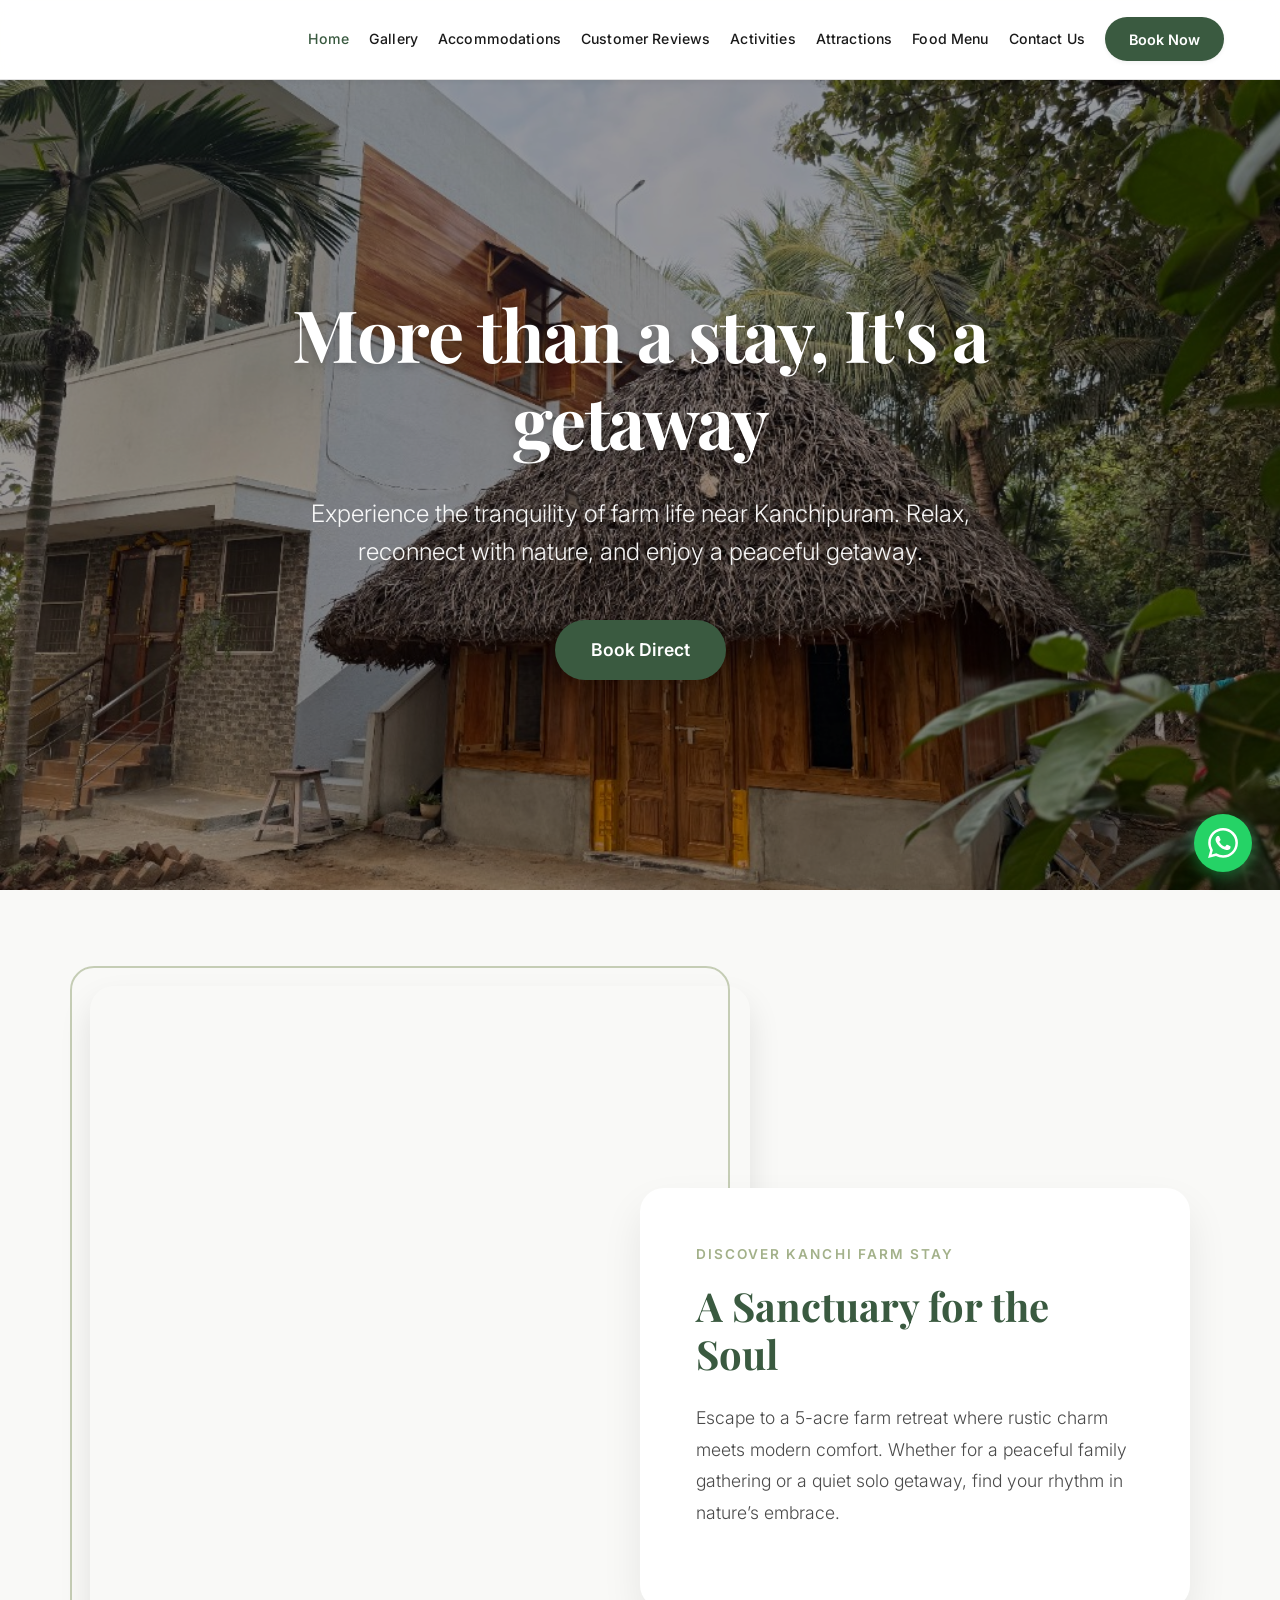
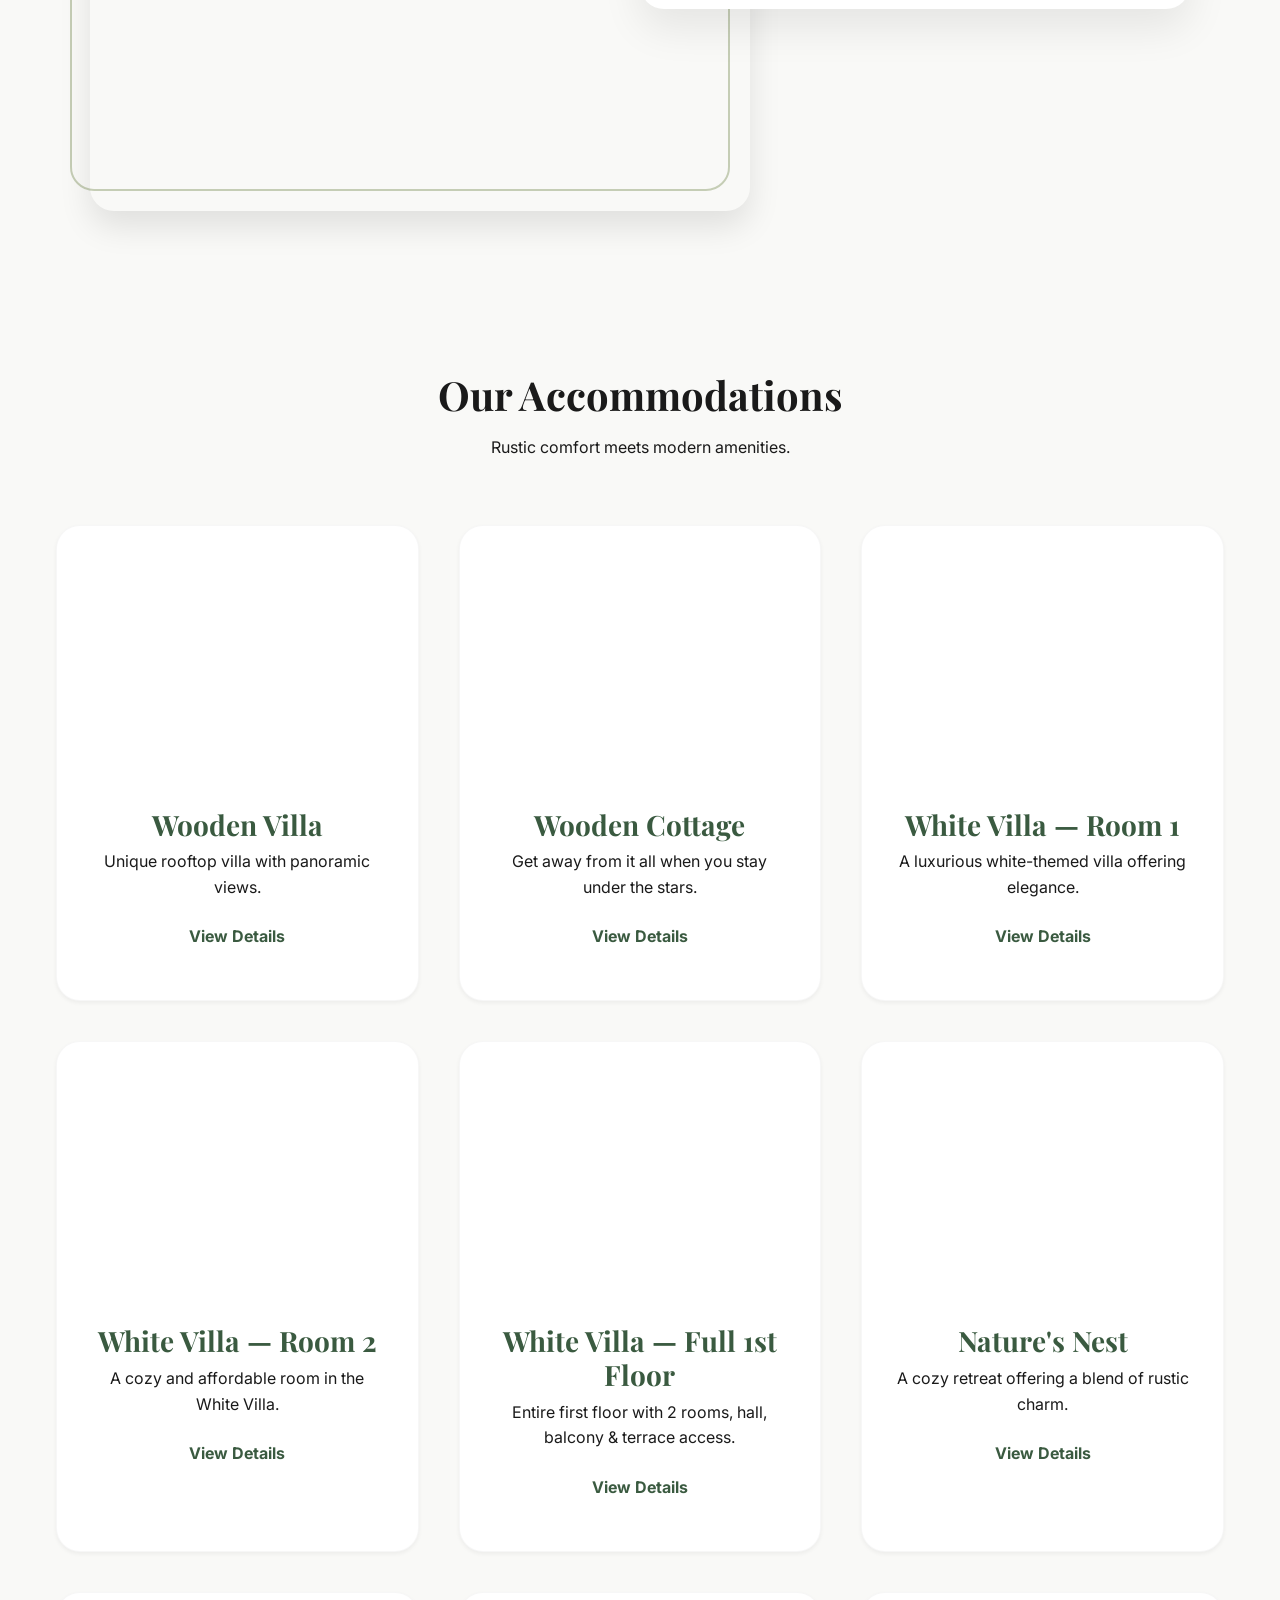
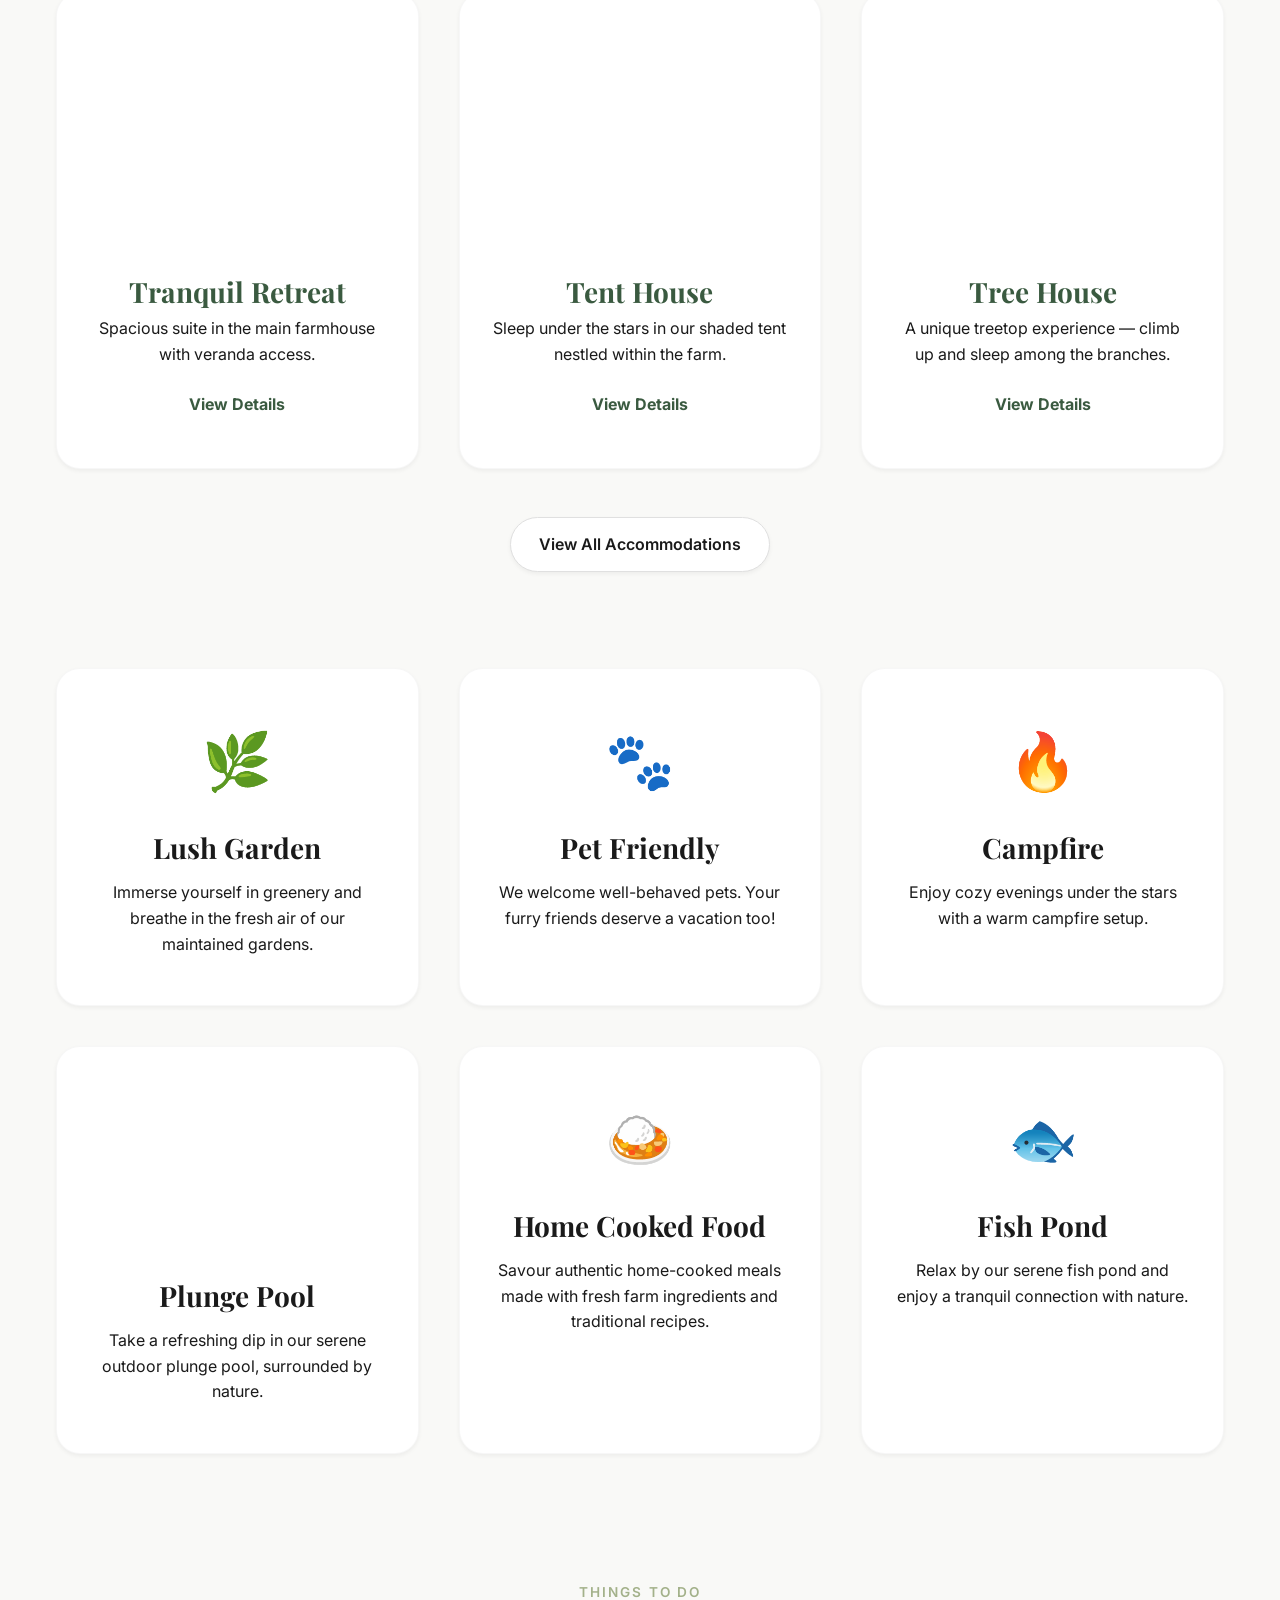
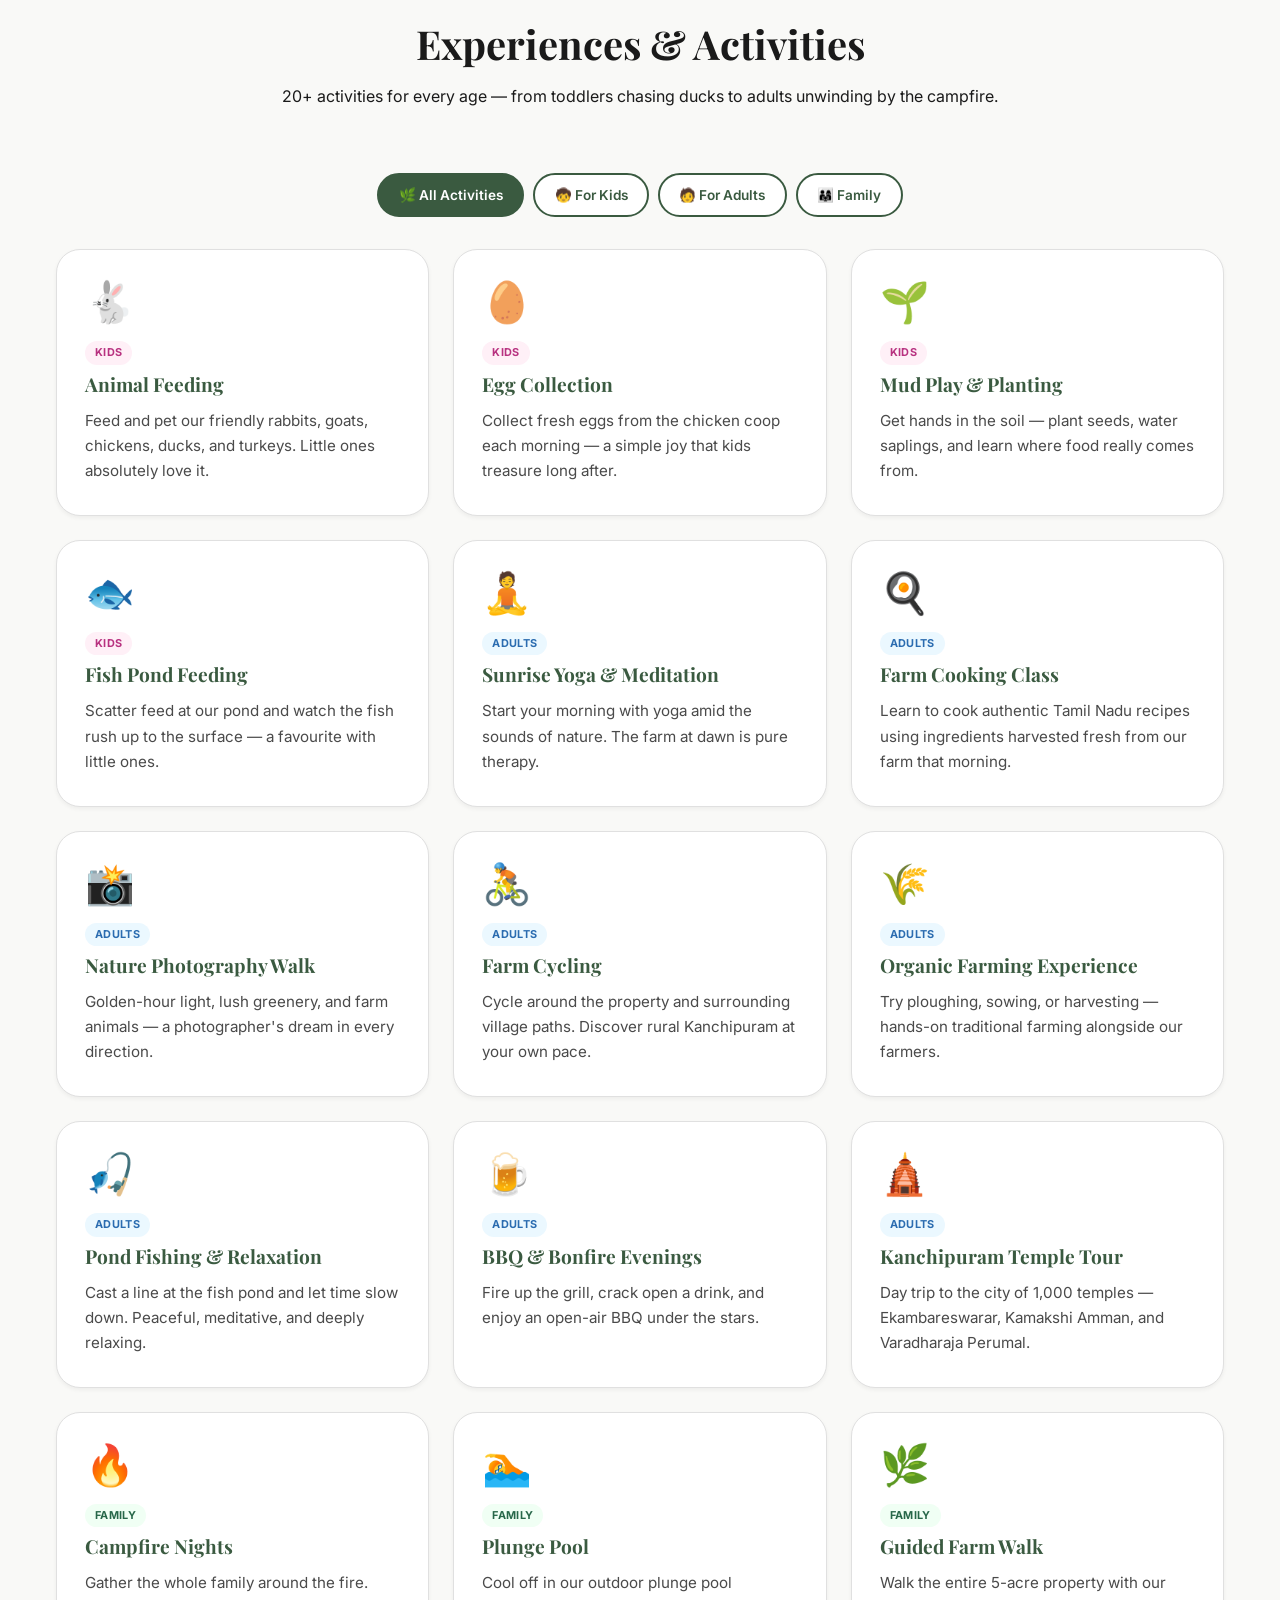
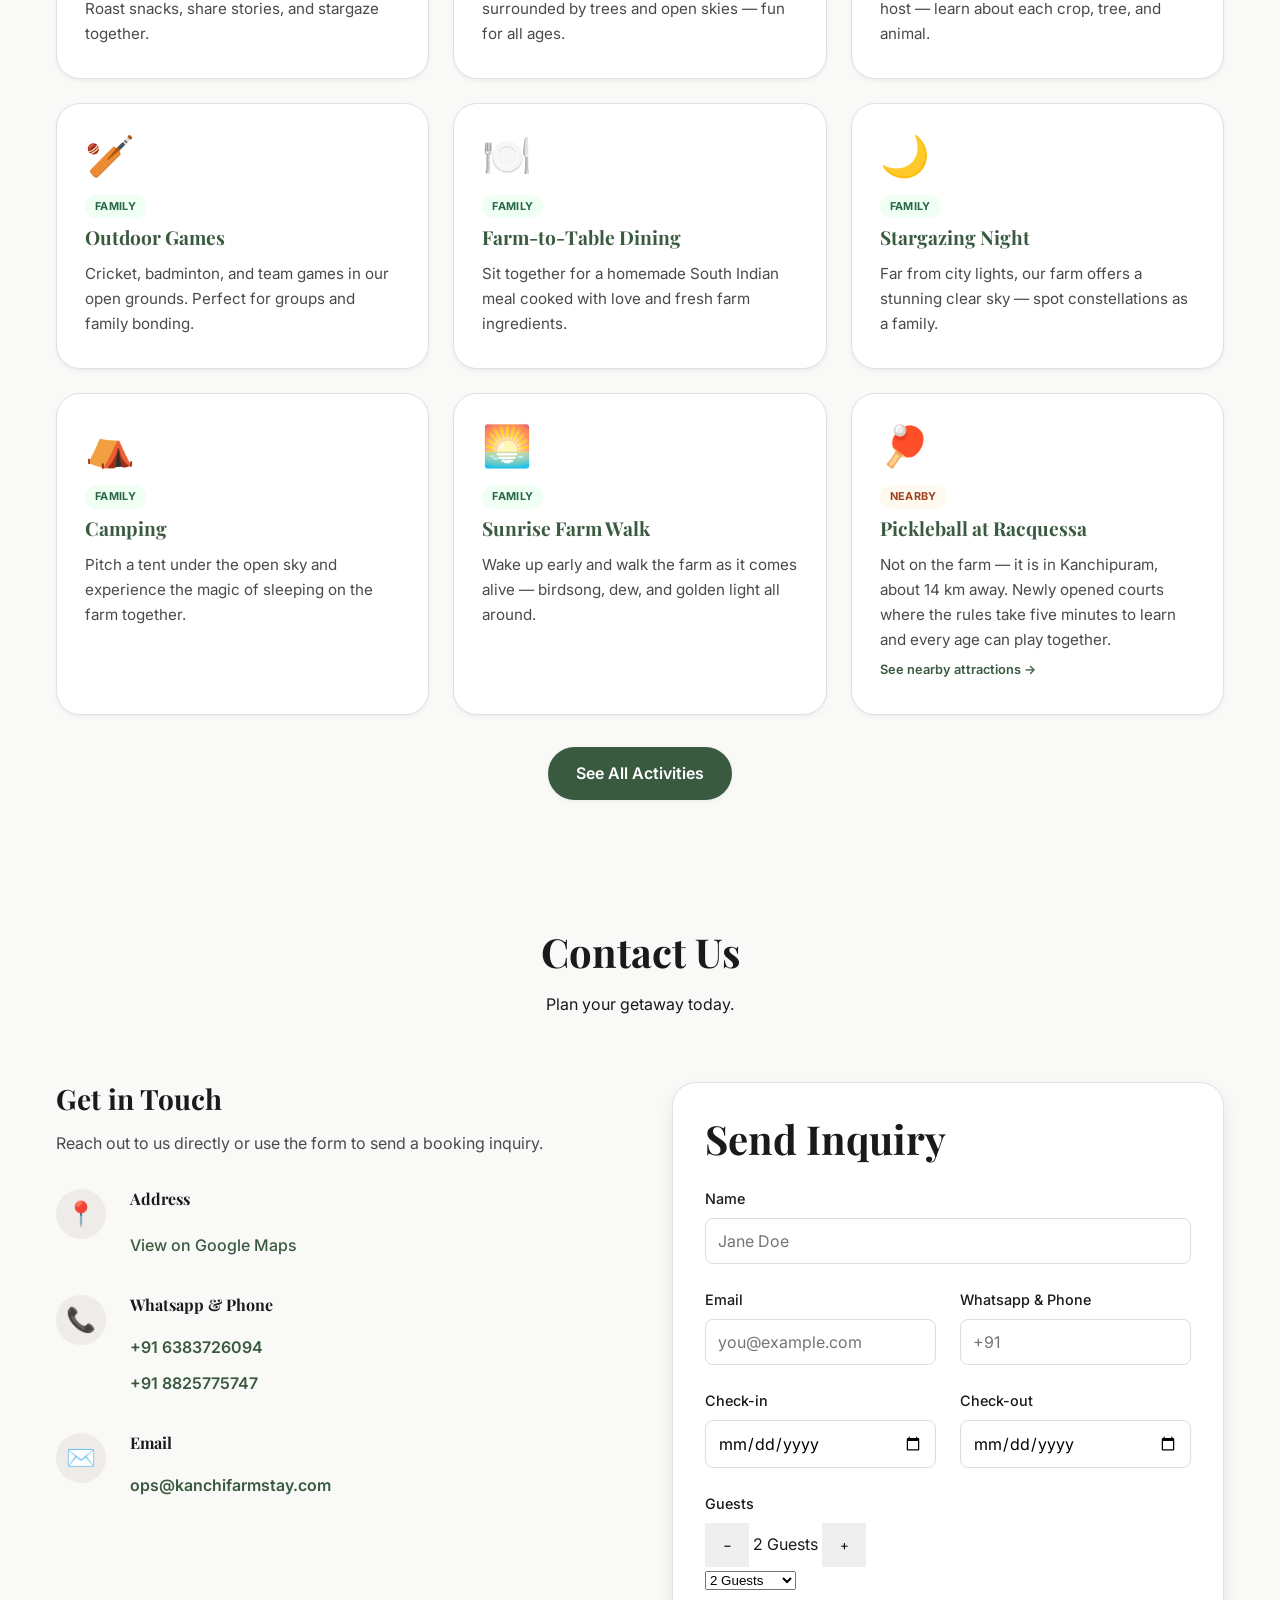
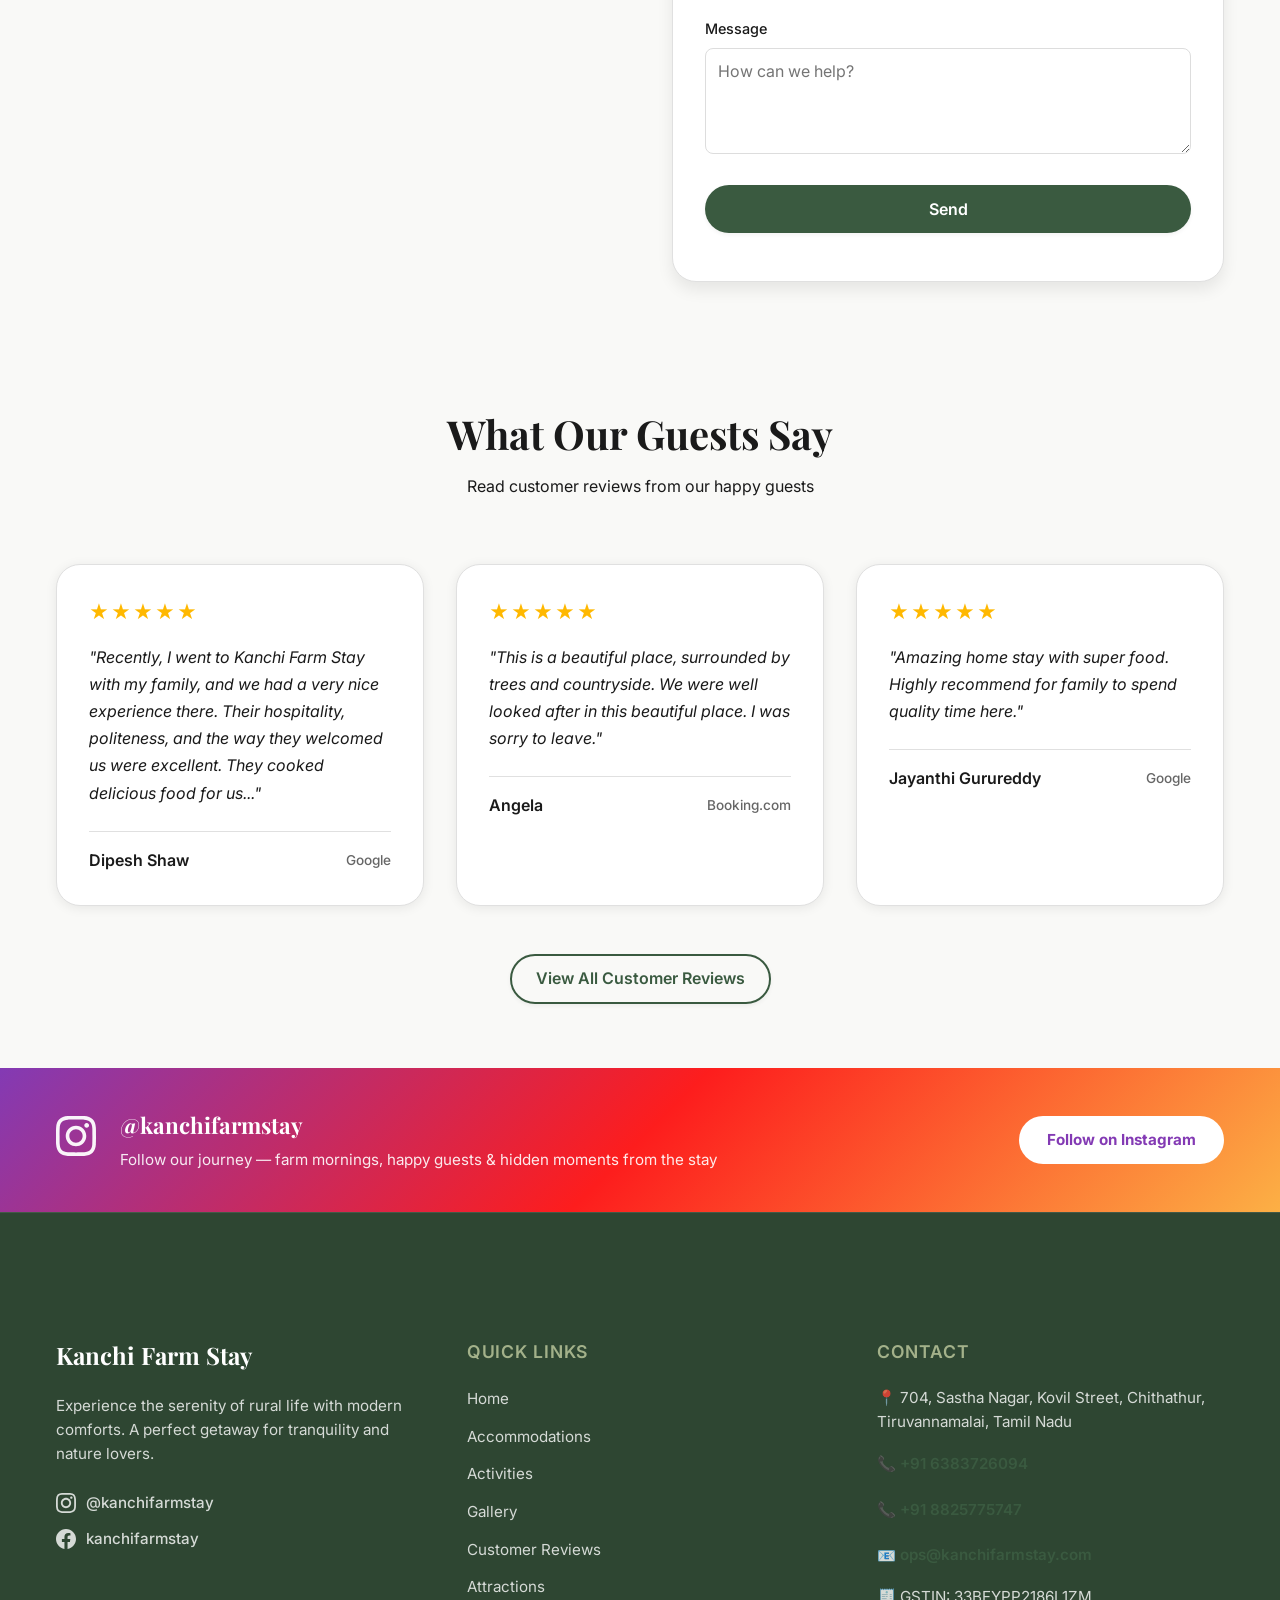
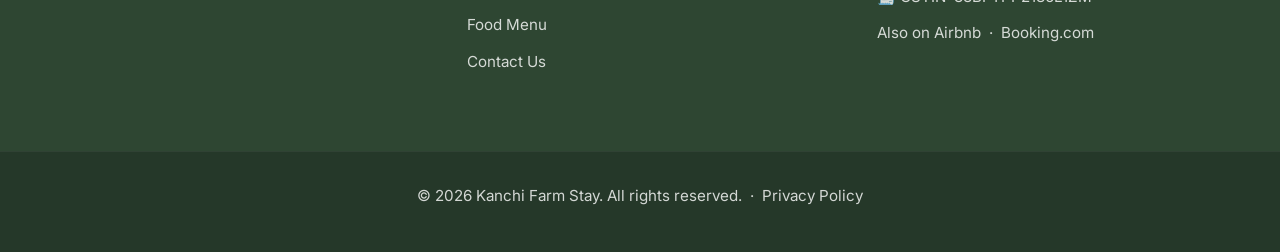
==== commit bc4f3800: "Update activities: remove pump set, scavenger hunt, butterfly spotting, kite flying; retain animal f" ====
--- a/index.html
+++ b/index.html
@@ -5,7 +5,7 @@
     <meta charset="UTF-8">
     <meta name="viewport" content="width=device-width, initial-scale=1.0">
     <title>Kanchi Farm Stay | Nature Retreat in Kanchipuram</title>
-    <meta name="description" content="Escape to Kanchi Farm Stay — a 5-acre nature retreat near Kanchipuram. Rustic villas, farm animals, campfires, and authentic South Indian dining. Book direct from ₹2,000/night.">
+    <meta name="description" content="Escape to Kanchi Farm Stay — a 5-acre nature retreat near Kanchipuram. Rustic villas, farm animals, campfires, and authentic South Indian dining. Book direct from ₹1,300/night.">
     <link rel="icon" type="image/png" href="assets/images/logo.png">
     <!-- PWA -->
     <link rel="manifest" href="manifest.json">
@@ -239,7 +239,7 @@
                 <div class="text-center mb-lg">
                     <span class="overline">Things To Do</span>
                     <h2>Experiences & Activities</h2>
-                    <p>25+ activities for every age — from toddlers chasing ducks to adults unwinding by the campfire.</p>
+                    <p>20+ activities for every age — from toddlers chasing ducks to adults unwinding by the campfire.</p>
                 </div>
 
                 <!-- Category tabs -->
@@ -264,30 +264,6 @@
                         <span class="act-badge kids">Kids</span>
                         <h3>Egg Collection</h3>
                         <p>Collect fresh eggs from the chicken coop each morning — a simple joy that kids treasure long after.</p>
-                    </div>
-                    <div class="activity-card" data-cat="kids">
-                        <div class="activity-icon">💦</div>
-                        <span class="act-badge kids">Kids</span>
-                        <h3>Pump Set Water Play</h3>
-                        <p>Splash and play at our traditional pump set. A classic farm experience kids can enjoy on hot days.</p>
-                    </div>
-                    <div class="activity-card" data-cat="kids">
-                        <div class="activity-icon">🔍</div>
-                        <span class="act-badge kids">Kids</span>
-                        <h3>Nature Scavenger Hunt</h3>
-                        <p>Explore the farm hunting for leaves, insects, feathers, and seeds in our guided scavenger hunt.</p>
-                    </div>
-                    <div class="activity-card" data-cat="kids">
-                        <div class="activity-icon">🦋</div>
-                        <span class="act-badge kids">Kids</span>
-                        <h3>Butterfly & Bug Spotting</h3>
-                        <p>Discover the colourful butterflies, beetles, and bugs that call our 5-acre farm home.</p>
-                    </div>
-                    <div class="activity-card" data-cat="kids">
-                        <div class="activity-icon">🪁</div>
-                        <span class="act-badge kids">Kids</span>
-                        <h3>Kite Flying</h3>
-                        <p>Run through our open fields flying kites with the wind. Pure, screen-free fun for every child.</p>
                     </div>
                     <div class="activity-card" data-cat="kids">
                         <div class="activity-icon">🌱</div>
@@ -647,7 +623,7 @@
     <div id="mobile-book-bar" aria-label="Quick booking">
         <div class="mbb-info">
             <span class="mbb-from">from</span>
-            <span class="mbb-price">₹2,000<small>/night</small></span>
+            <span class="mbb-price">₹1,300<small>/night</small></span>
             <span class="mbb-sub">Book direct — best price</span>
         </div>
         <a href="https://wa.me/916383726094?text=Hi%2C%20I'd%20like%20to%20book%20at%20Kanchi%20Farm%20Stay"
@@ -656,7 +632,7 @@
     </div>
 
     <!-- Scripts -->
-    <script src="script.js?v=13"></script>
+    <script src="script.js?v=16"></script>
     <script src="https://web2phone.co.uk/static/formsapp/js/embed.js?v=5" async></script>
 
     <script>
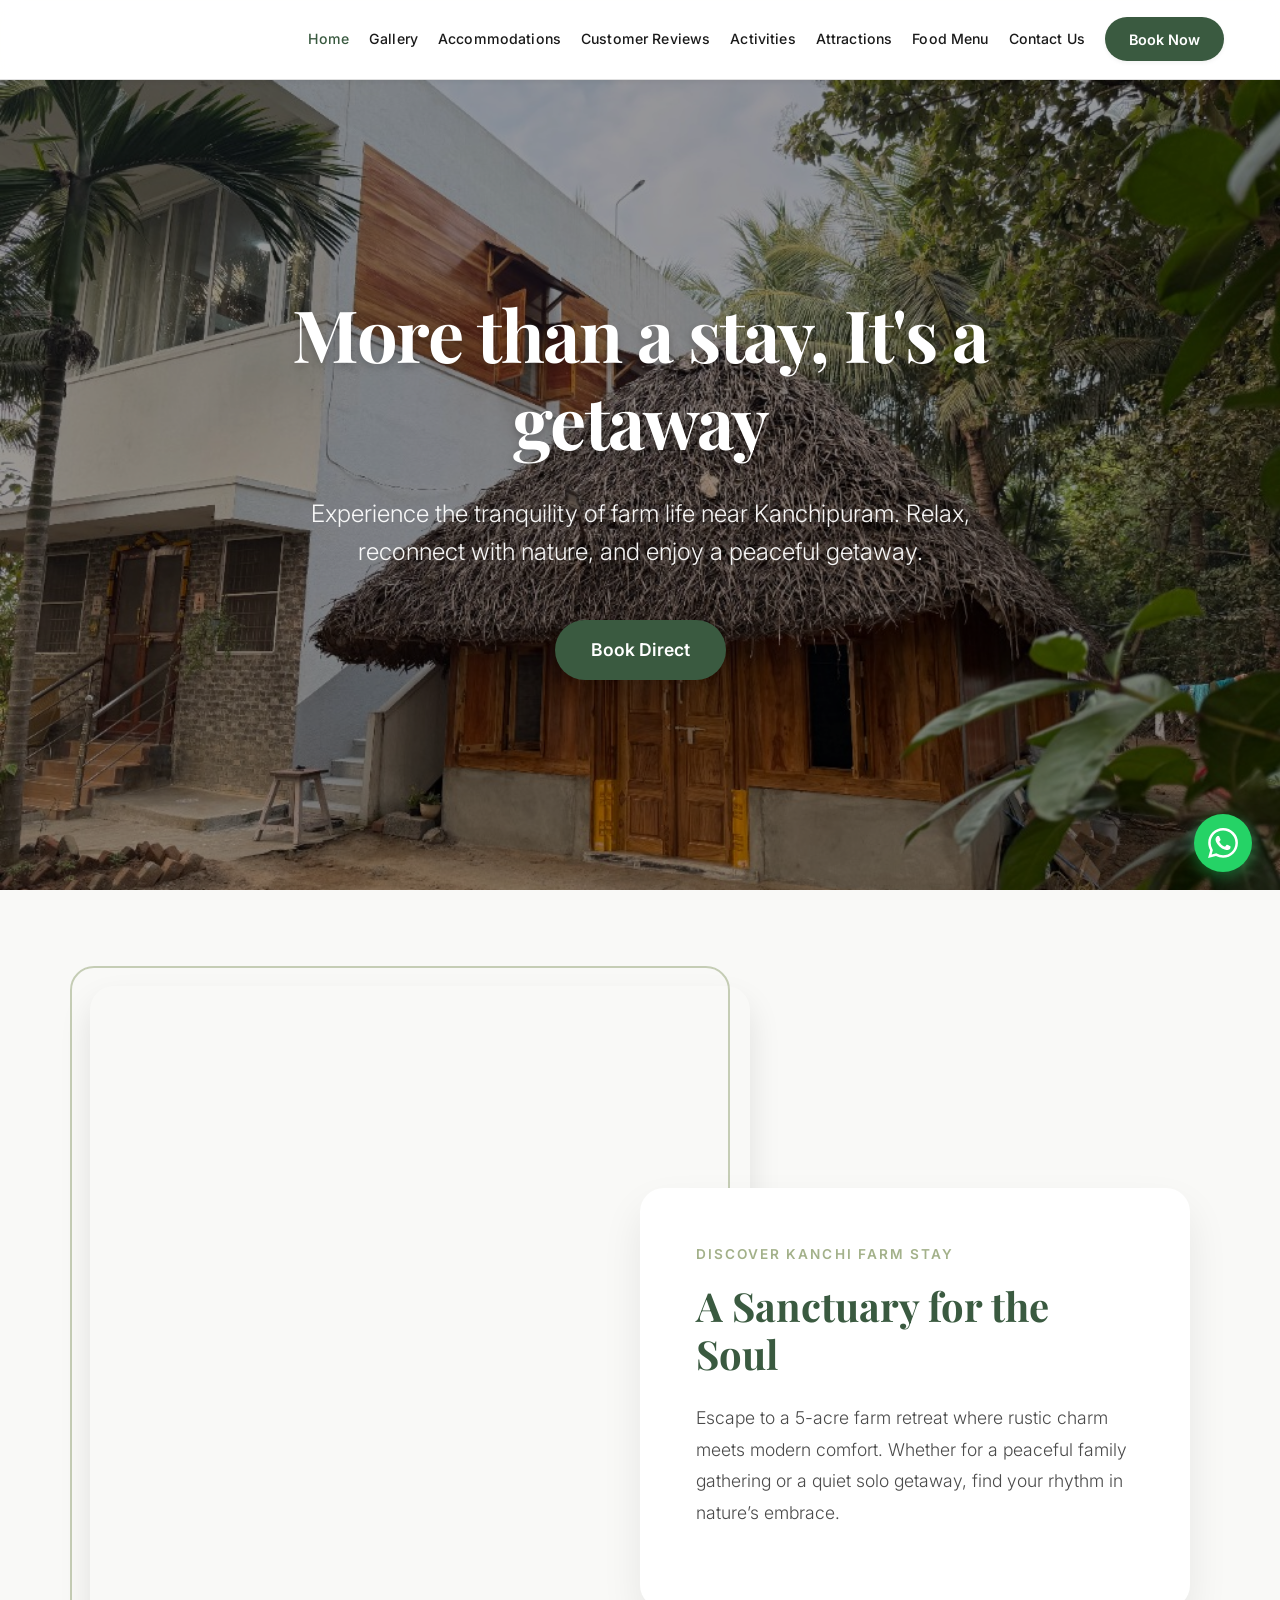
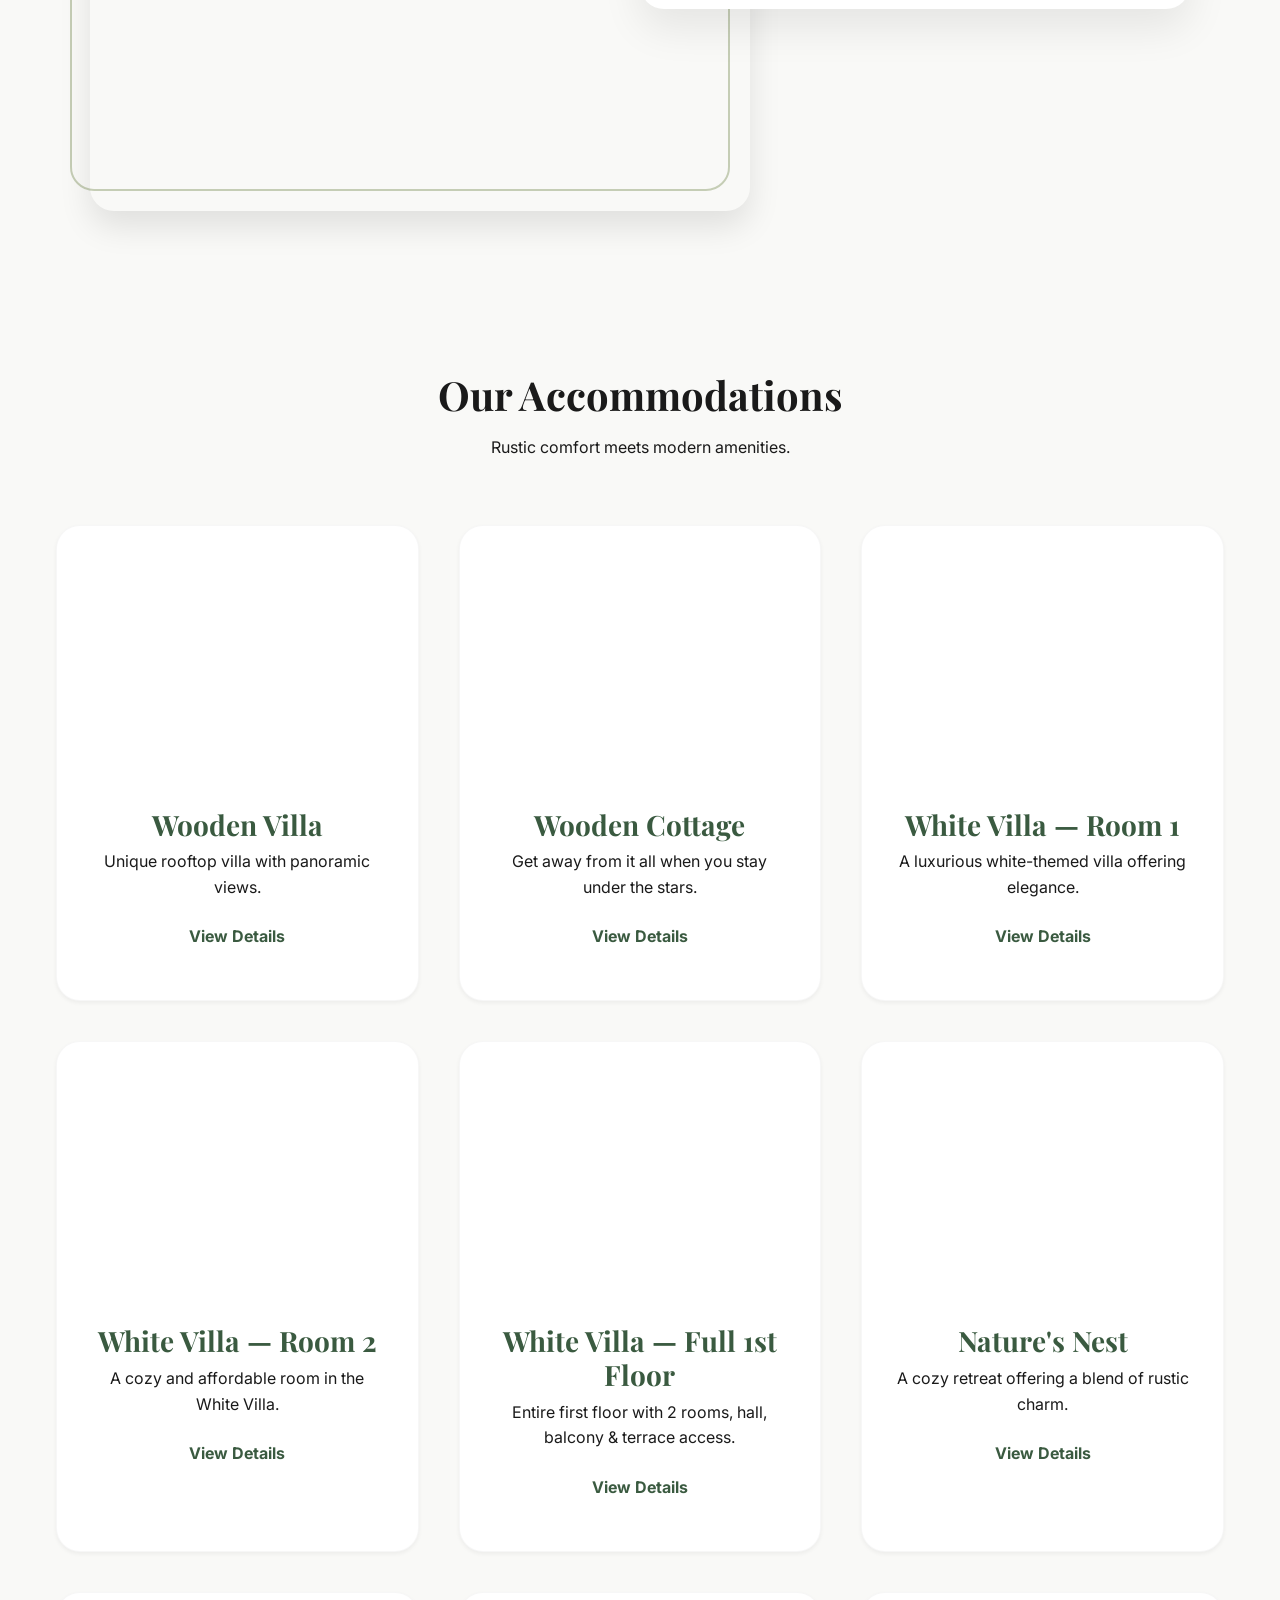
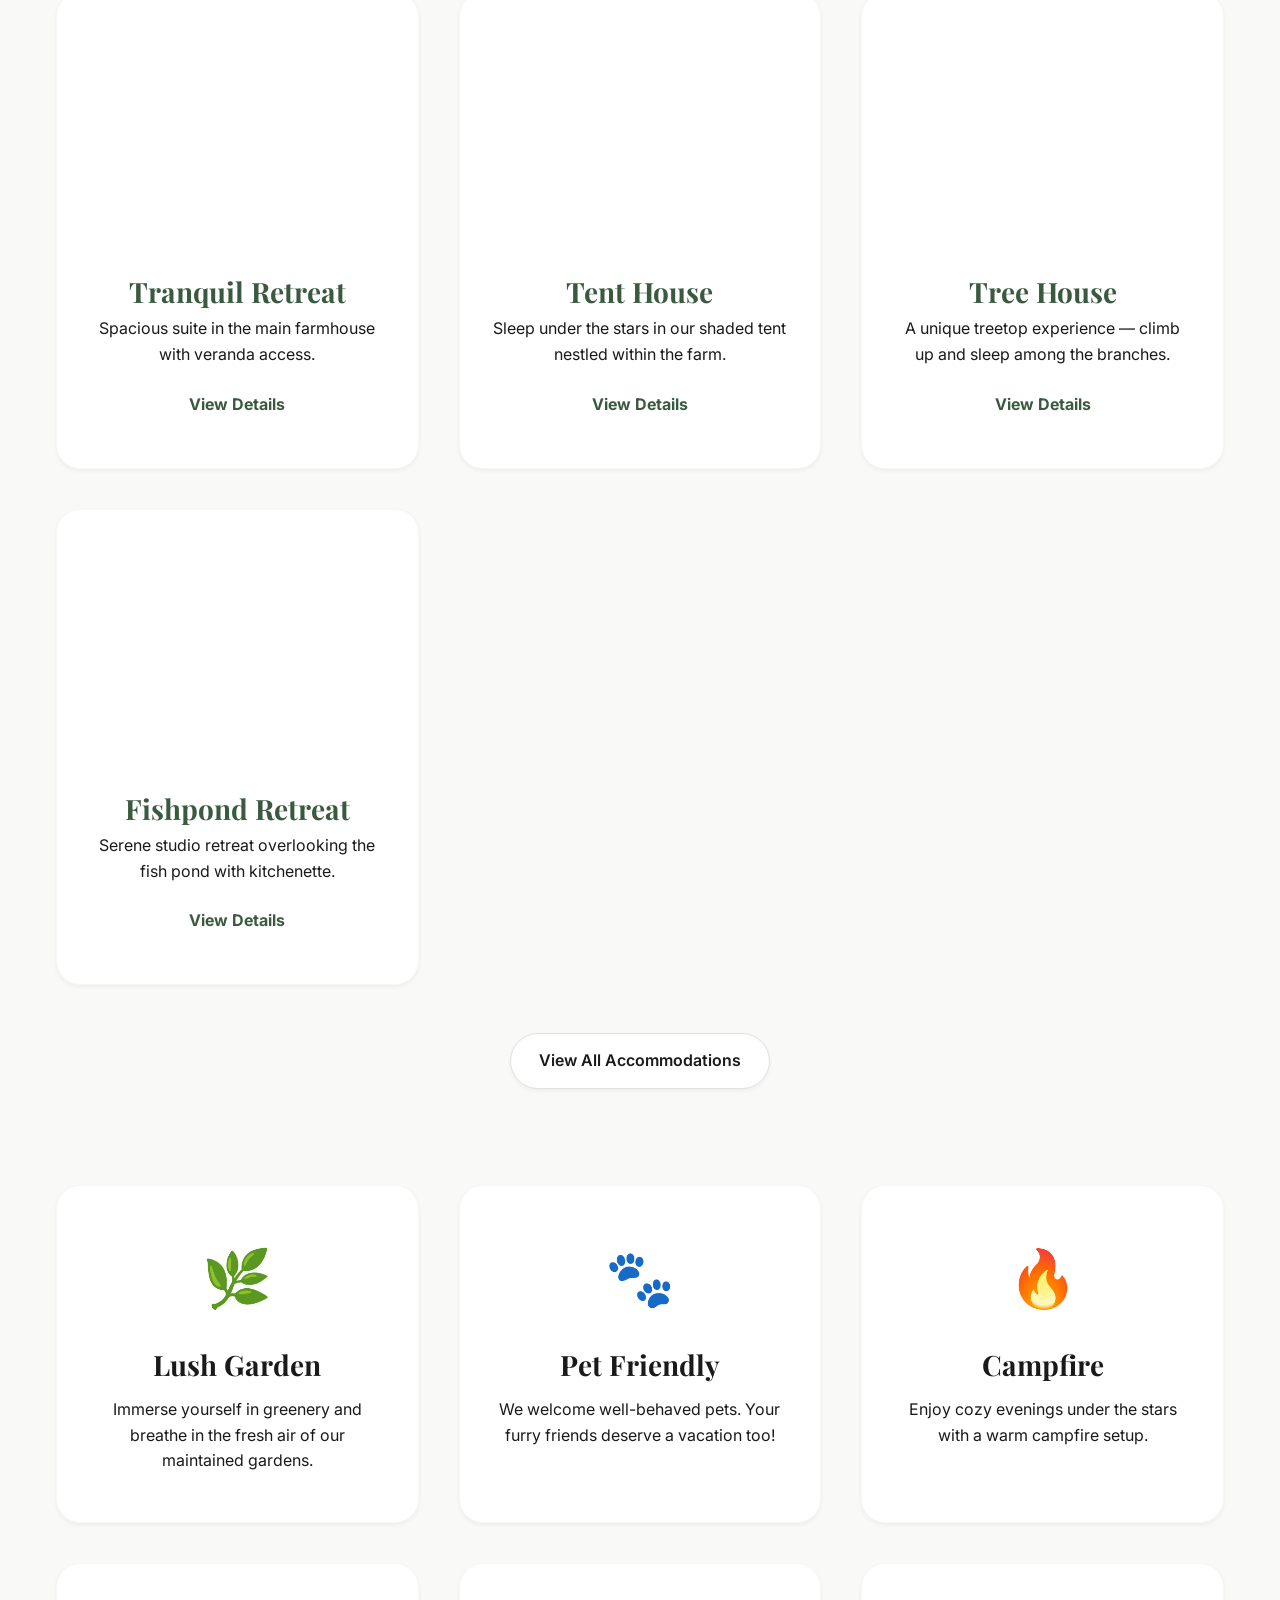
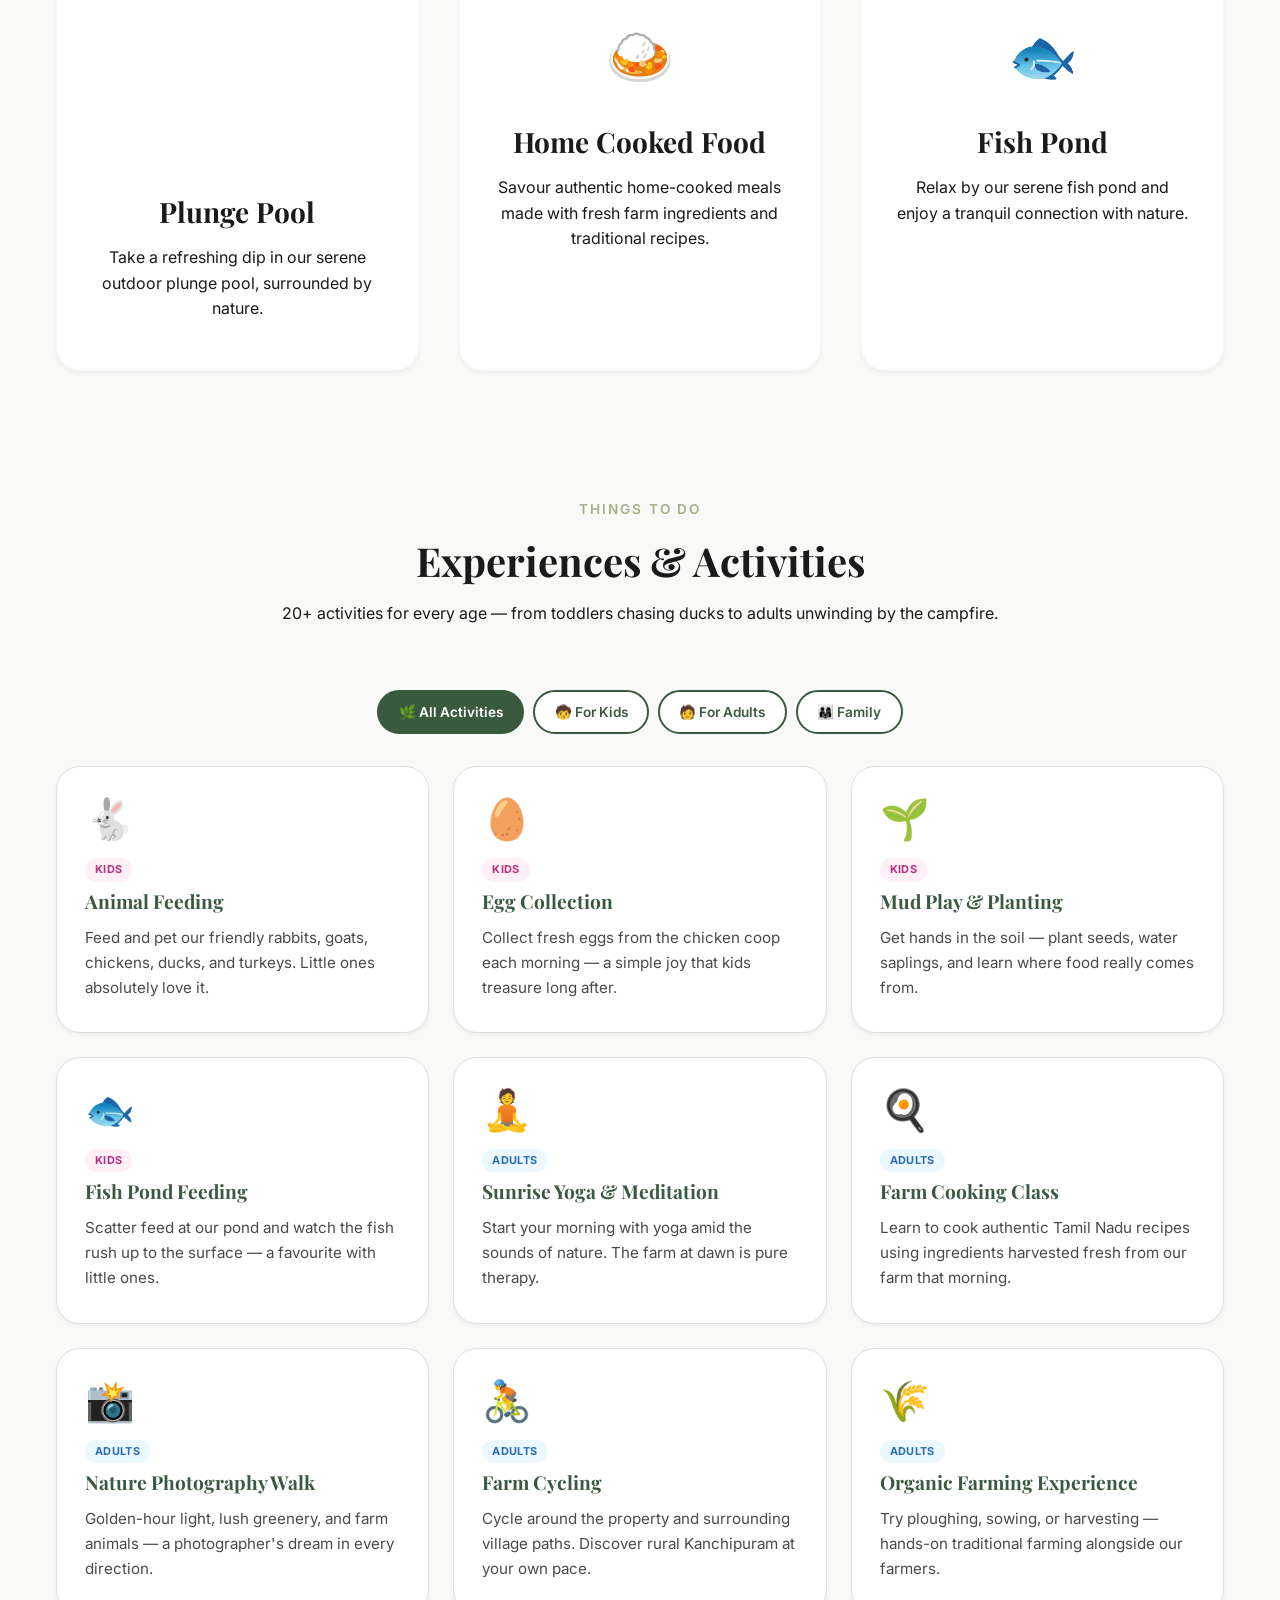
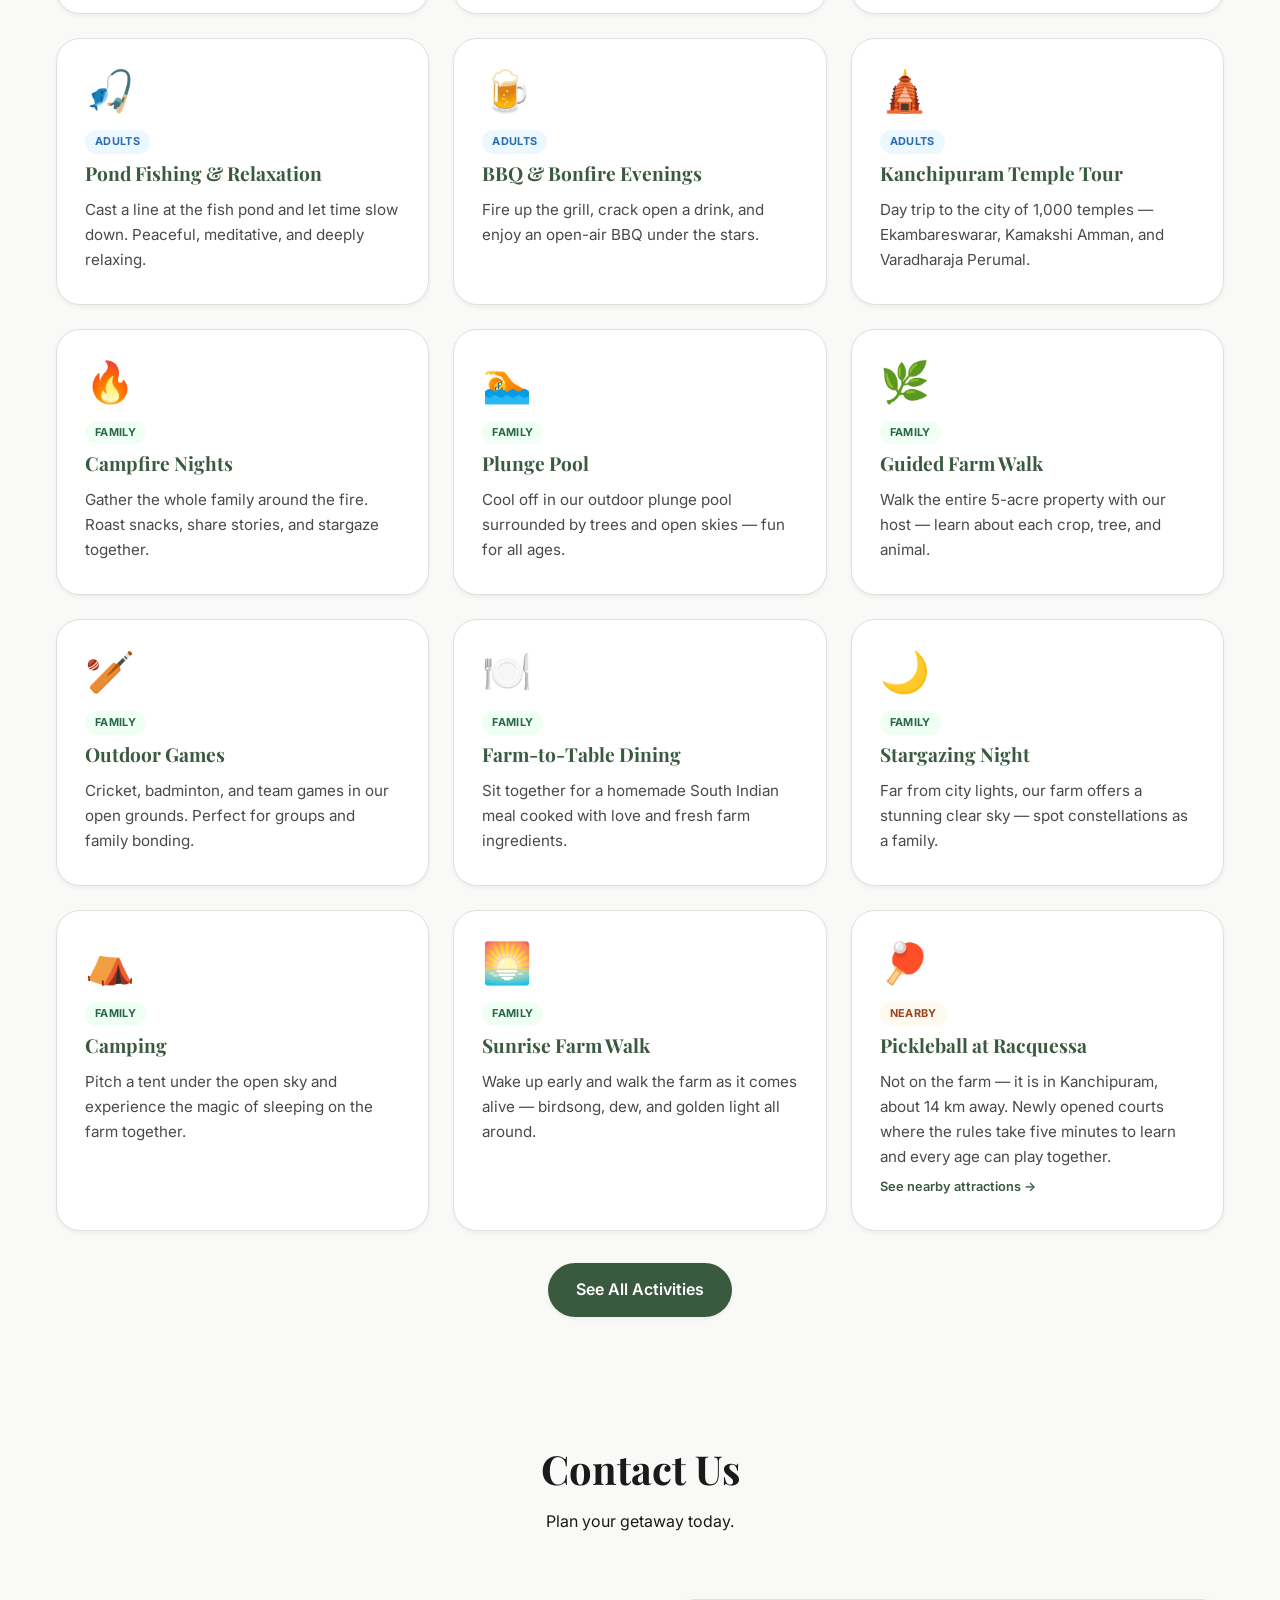
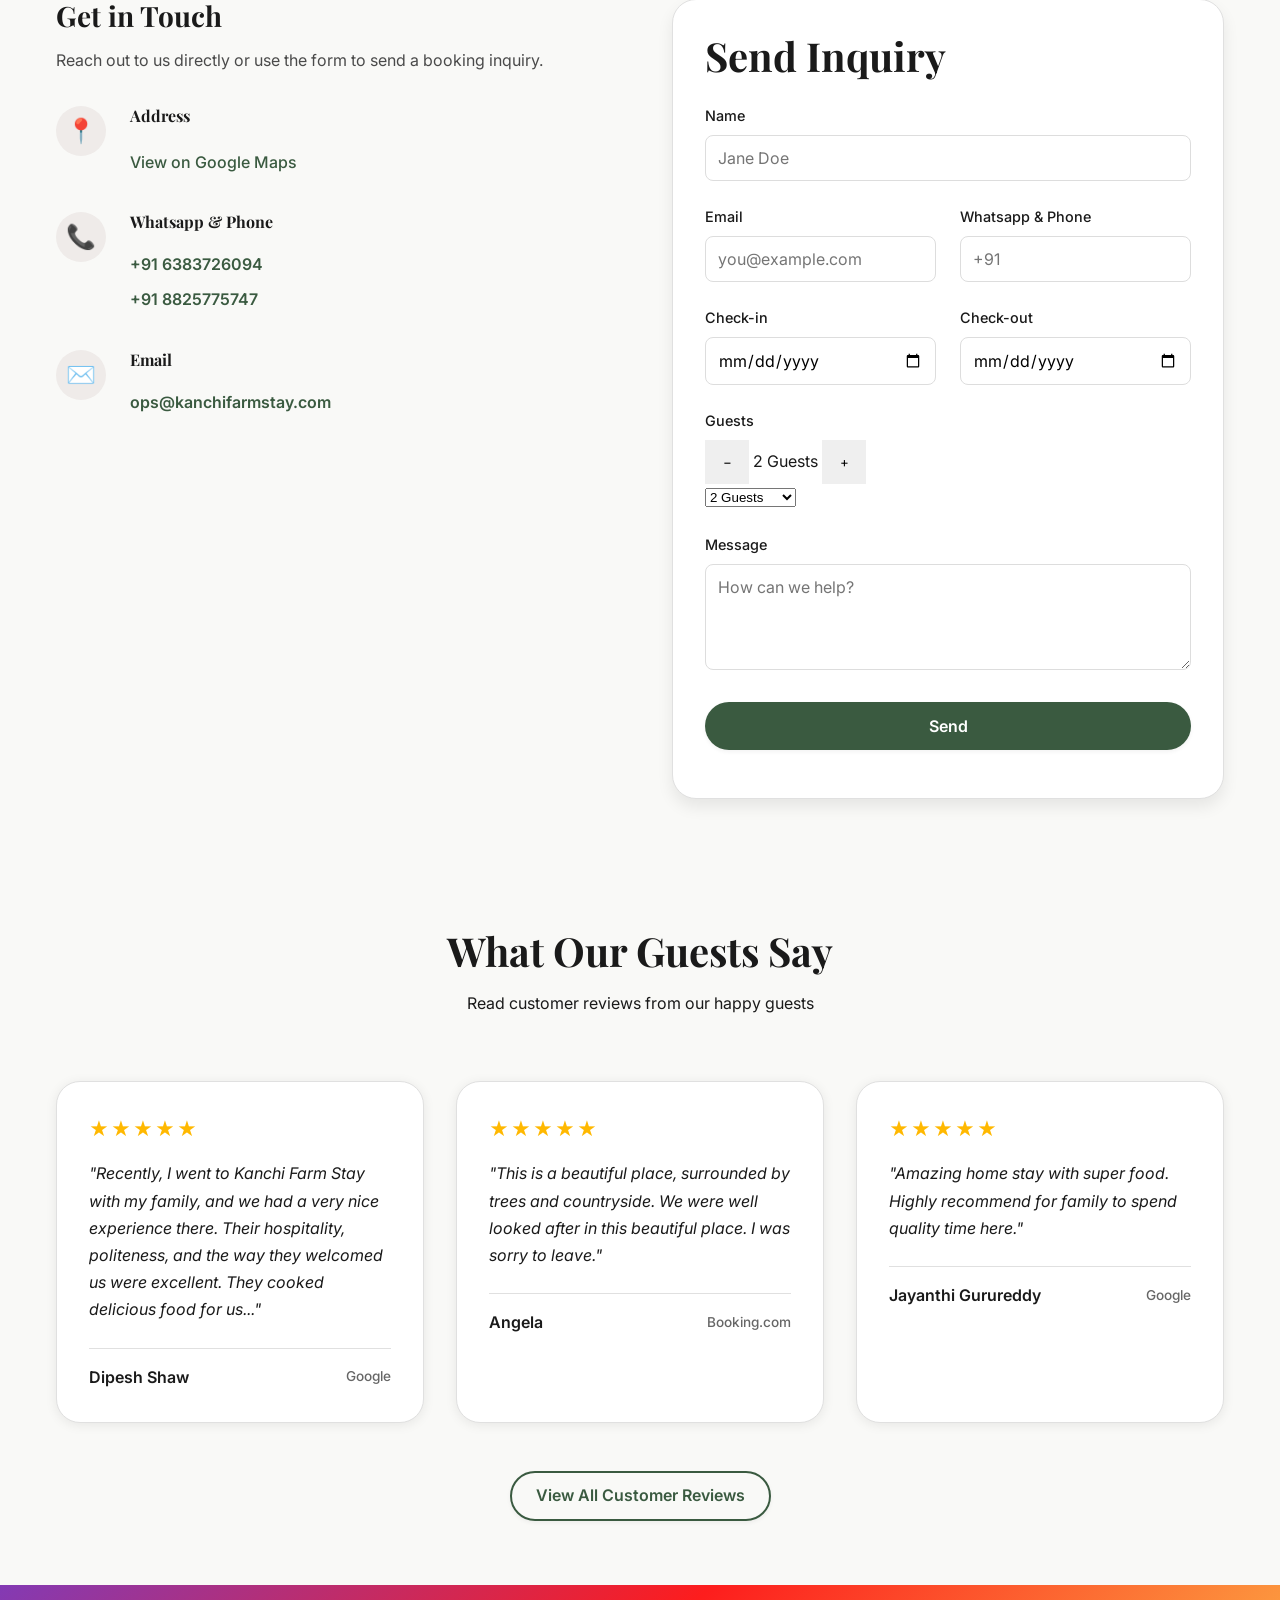
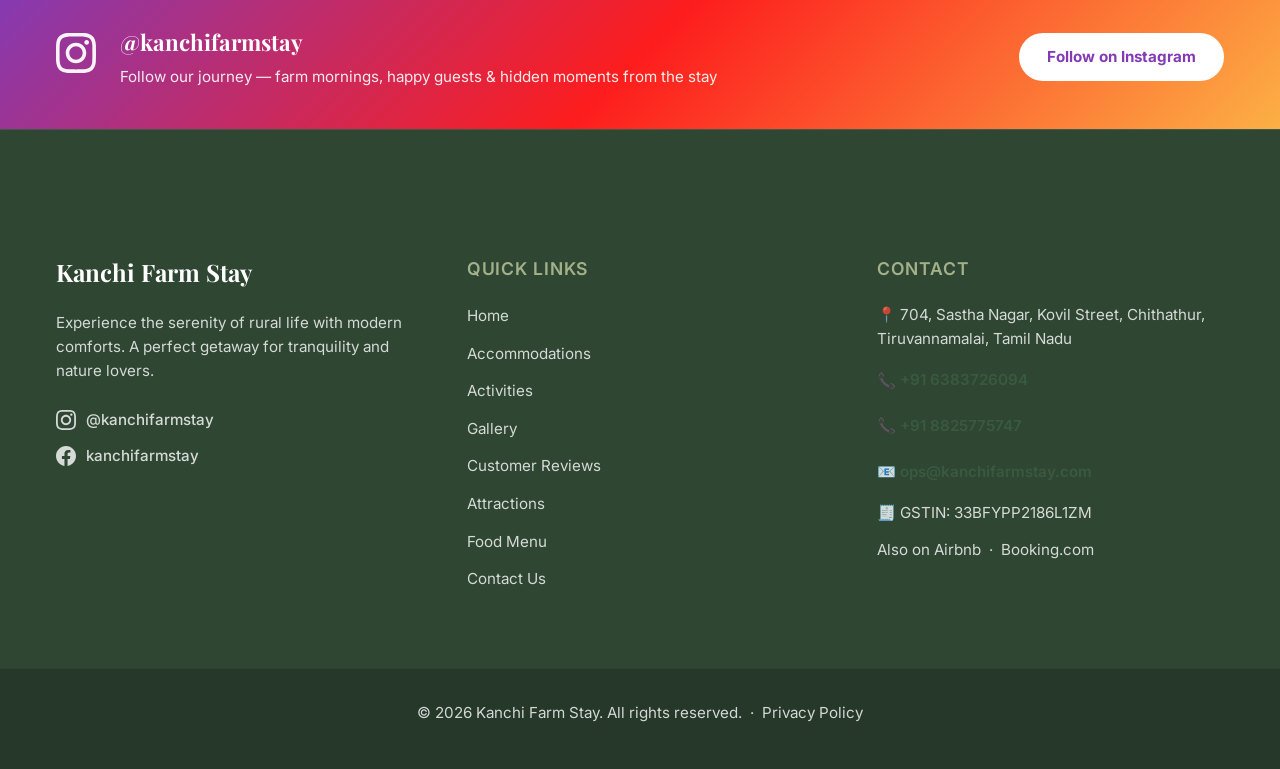
==== commit 9f715f6a: "List new property Fishpond Retreat with photos, pricing, and PMS inventory" ====
--- a/index.html
+++ b/index.html
@@ -188,6 +188,17 @@
                         </div>
                     </div>
 
+                    <div class="room-card-preview">
+                        <a href="room-details.html?id=fishpond-retreat" class="room-image-container" style="display:block">
+                            <img src="assets/images/fishpond-retreat-p01.jpg" alt="Fishpond Retreat" class="room-image">
+                        </a>
+                        <div class="room-preview-content">
+                            <h3>Fishpond Retreat</h3>
+                            <p>Serene studio retreat overlooking the fish pond with kitchenette.</p>
+                            <a href="room-details.html?id=fishpond-retreat" class="btn-link">View Details</a>
+                        </div>
+                    </div>
+
                 </div>
                 <div class="text-center" style="margin-top: 3rem;">
                     <a href="accommodations.html" class="btn btn-secondary">View All Accommodations</a>
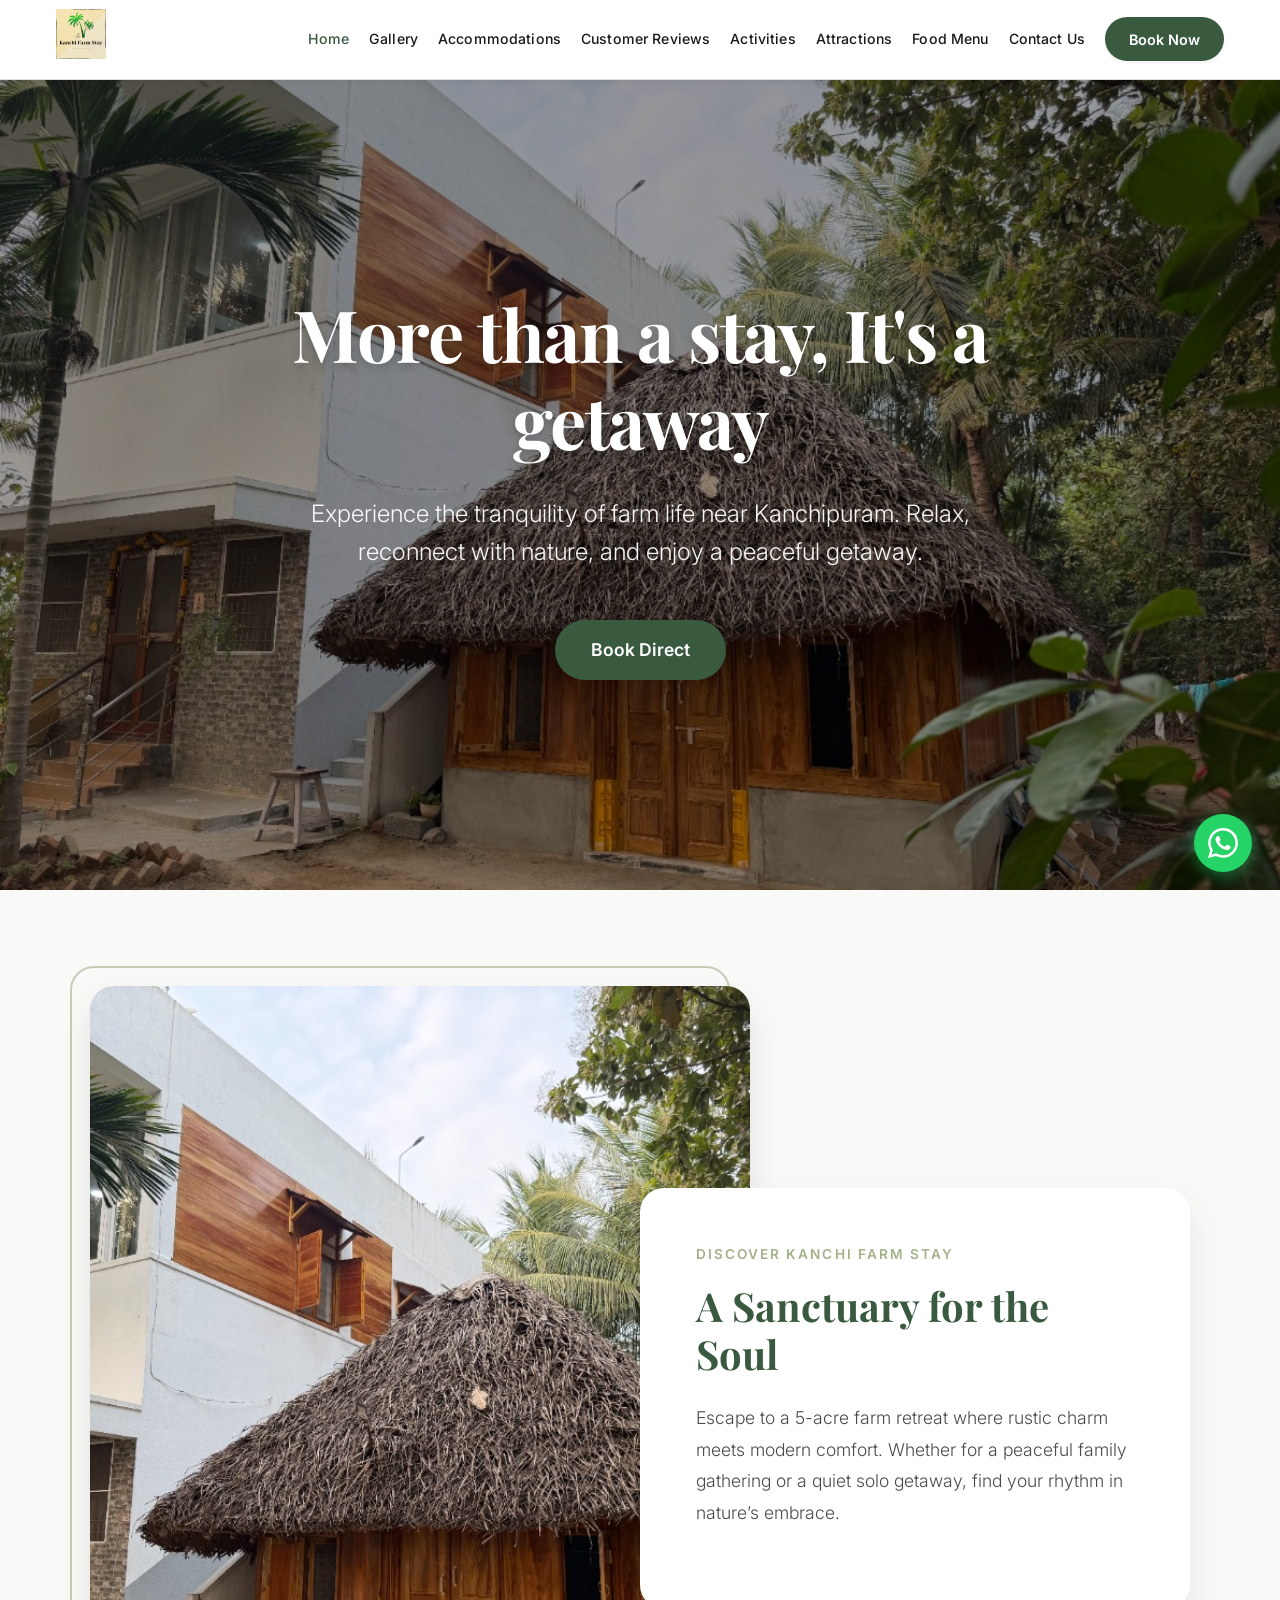
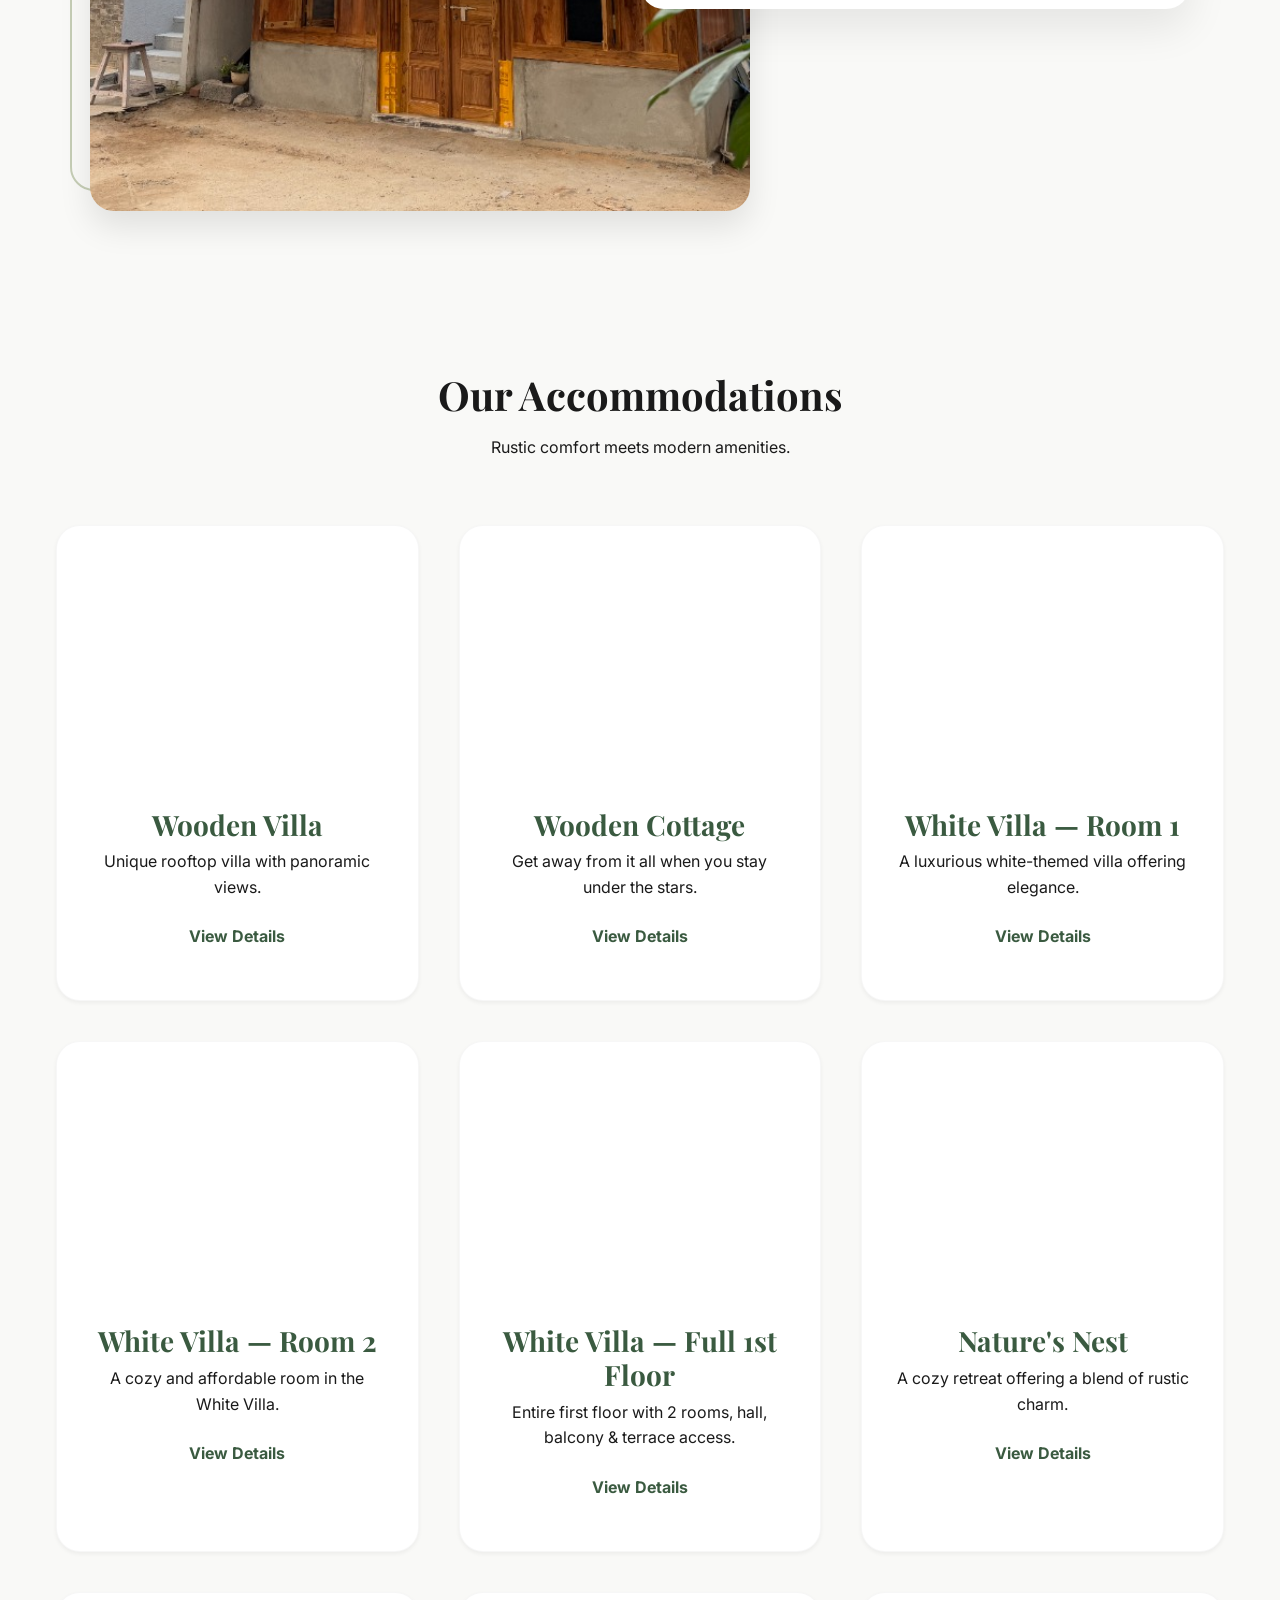
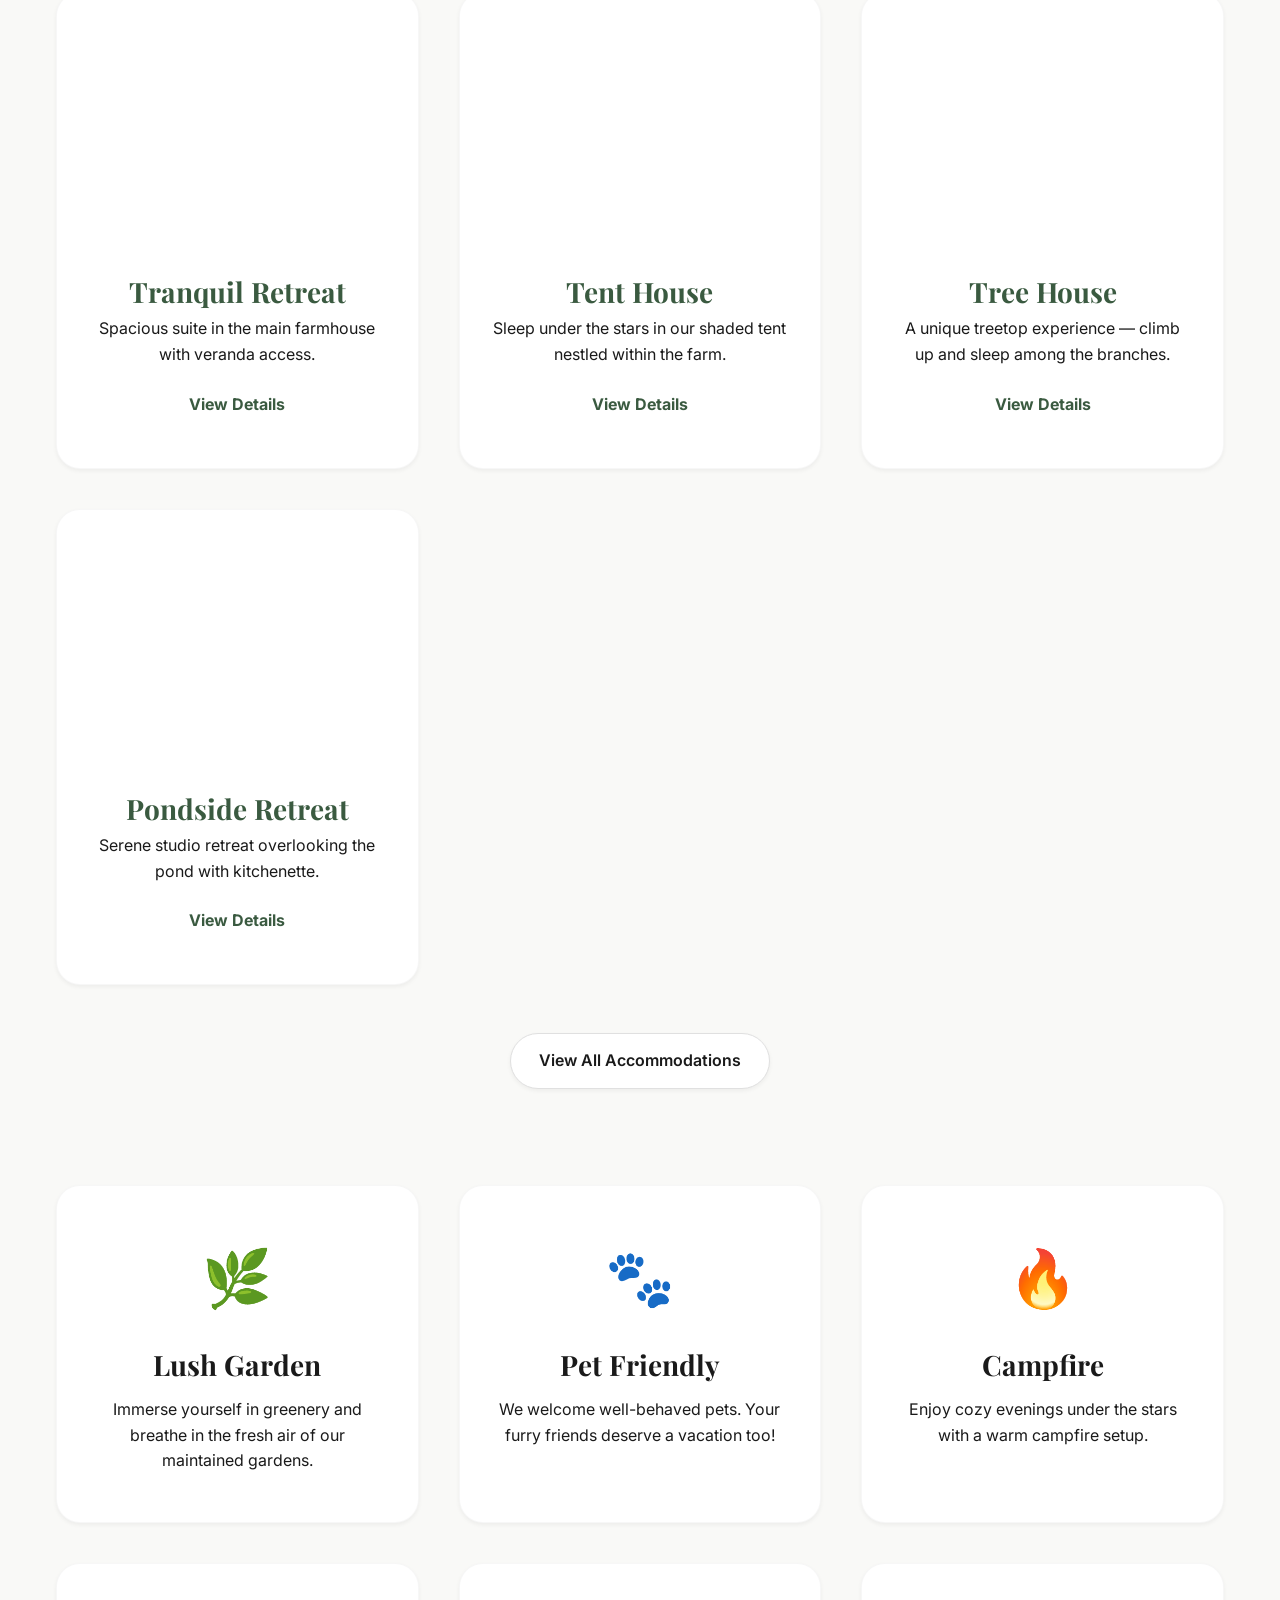
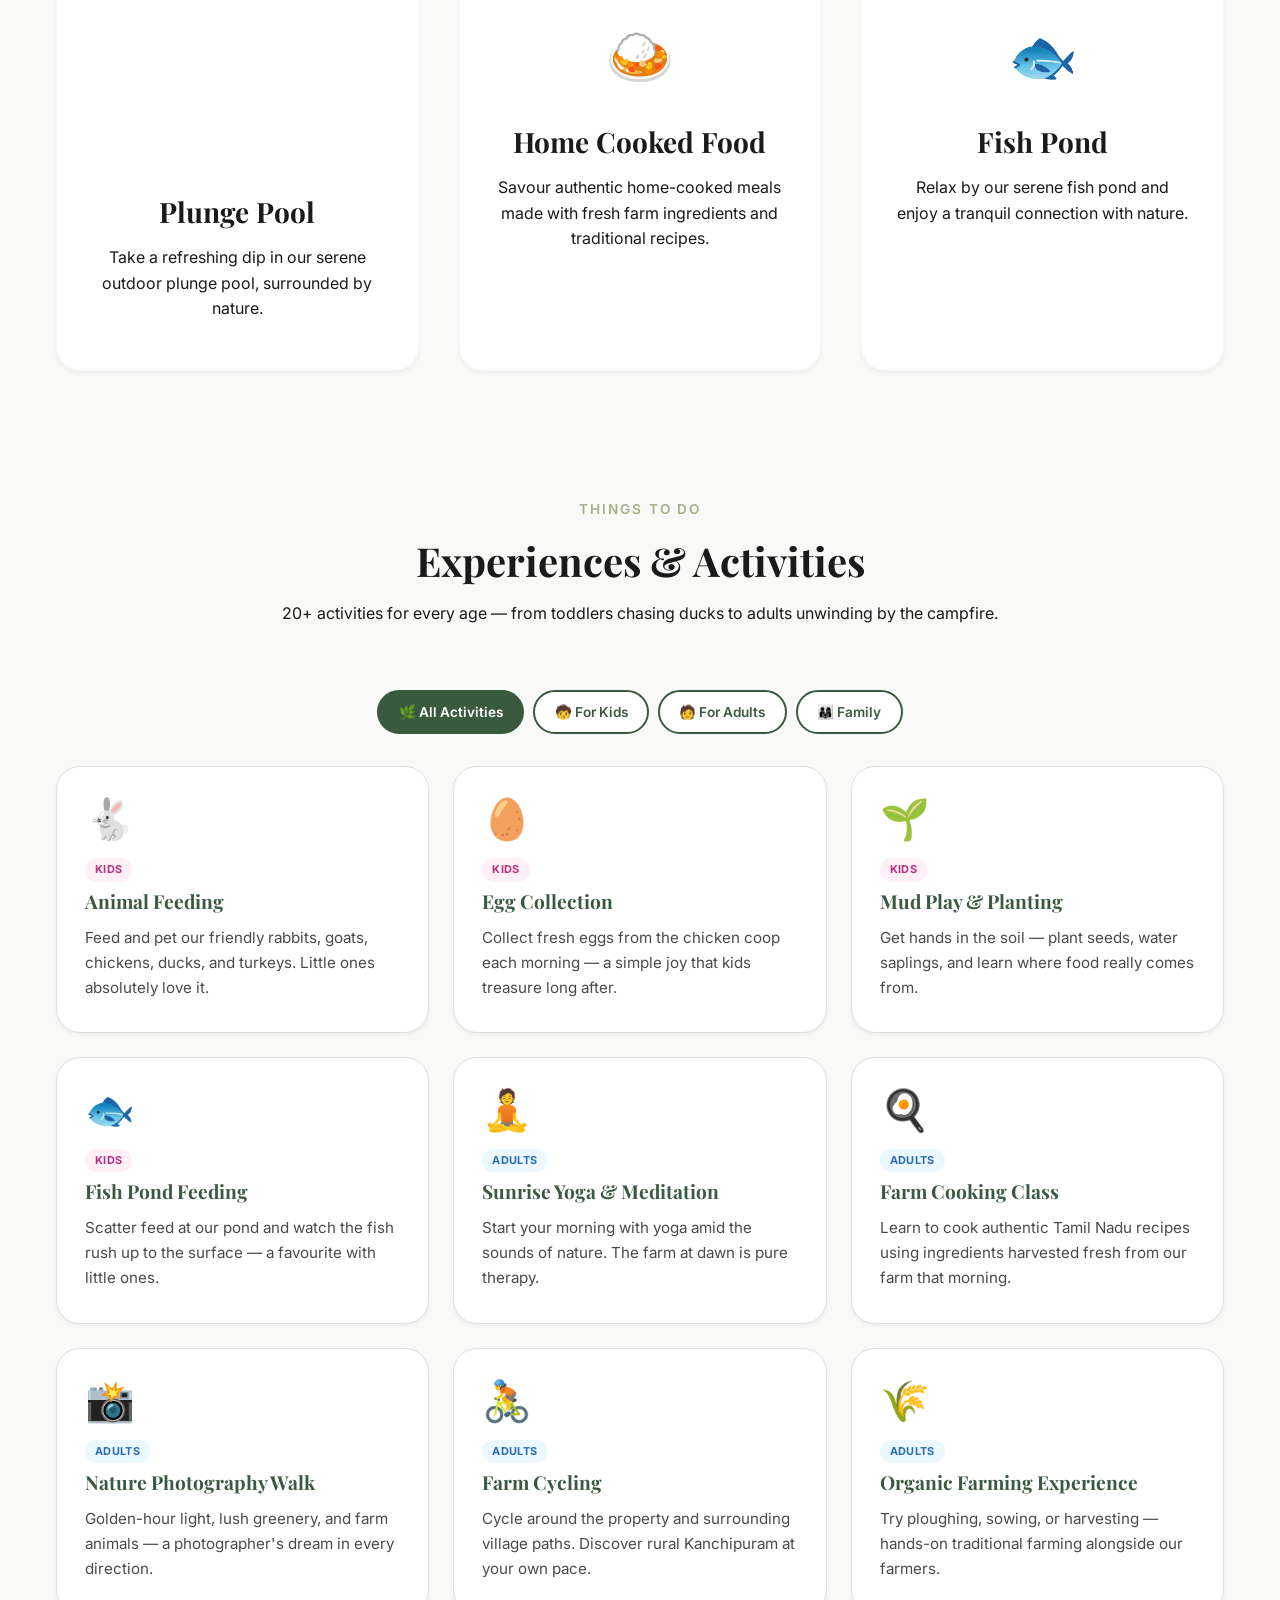
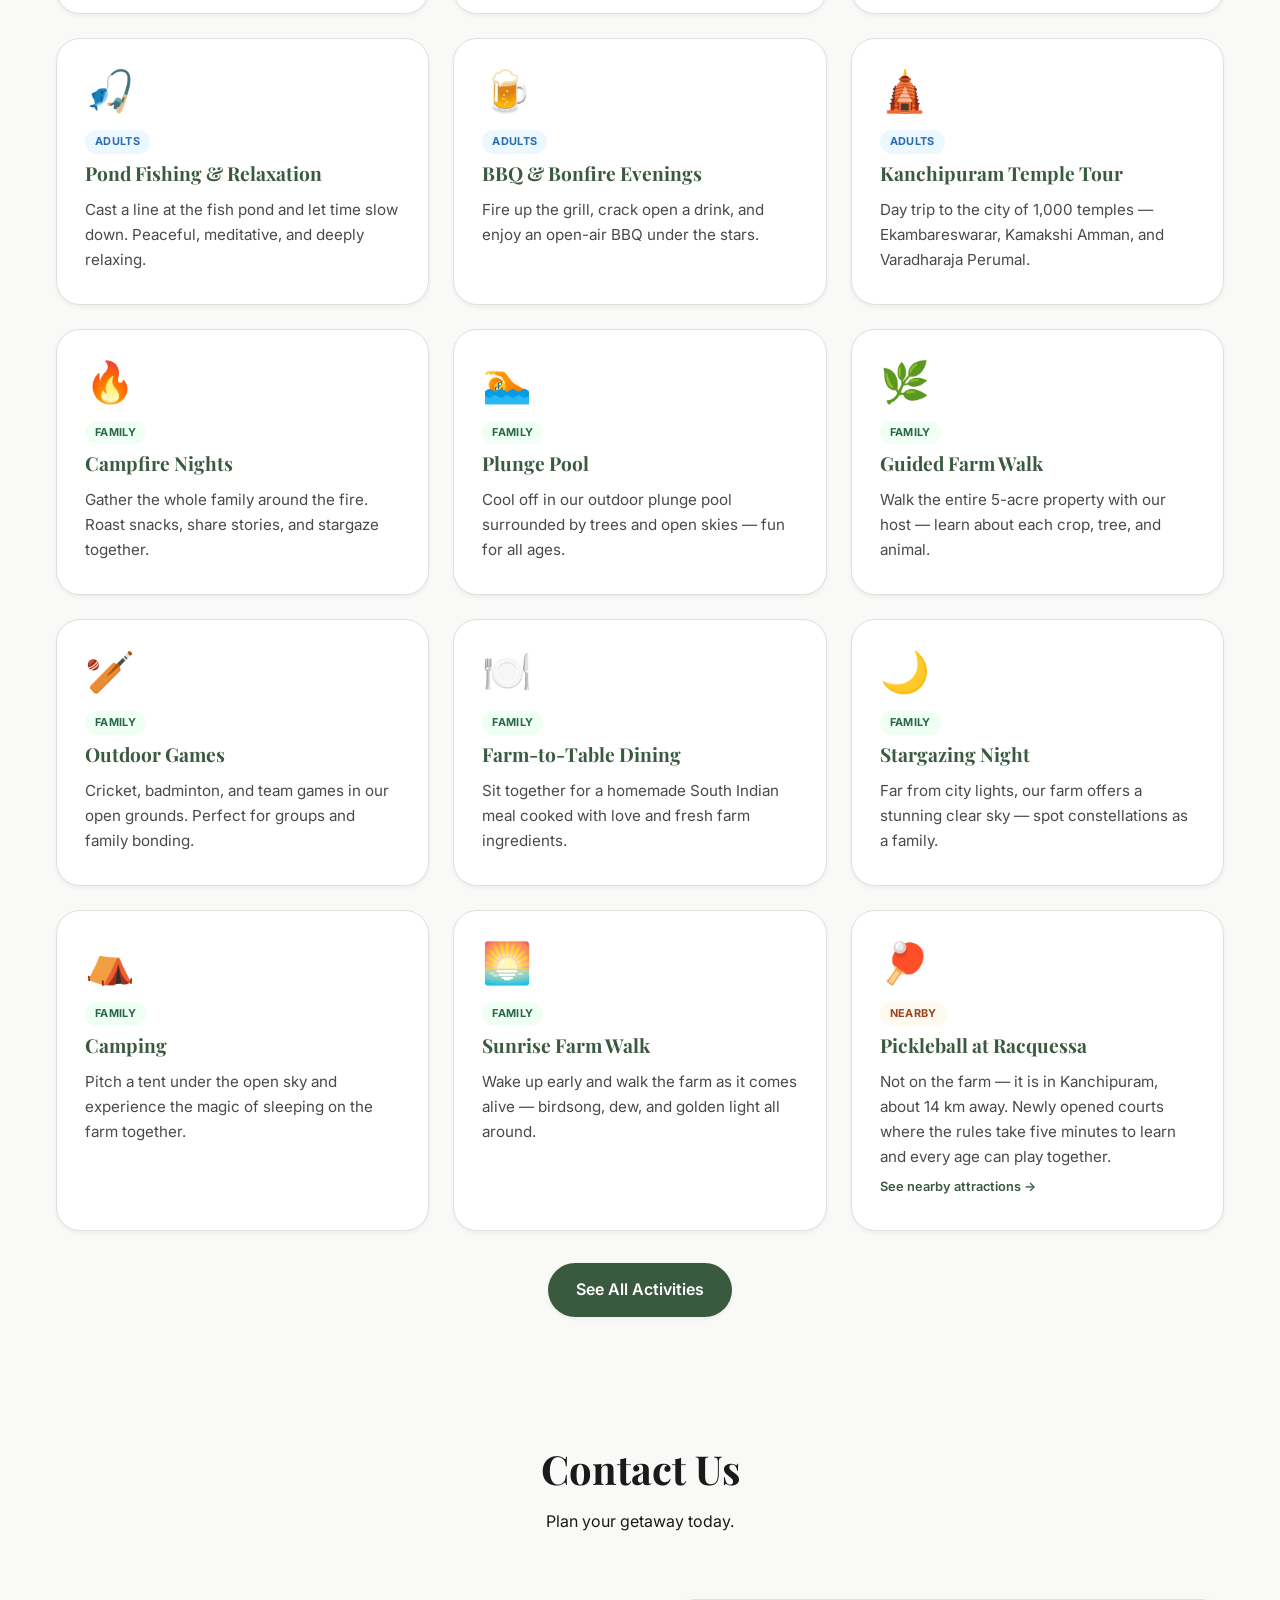
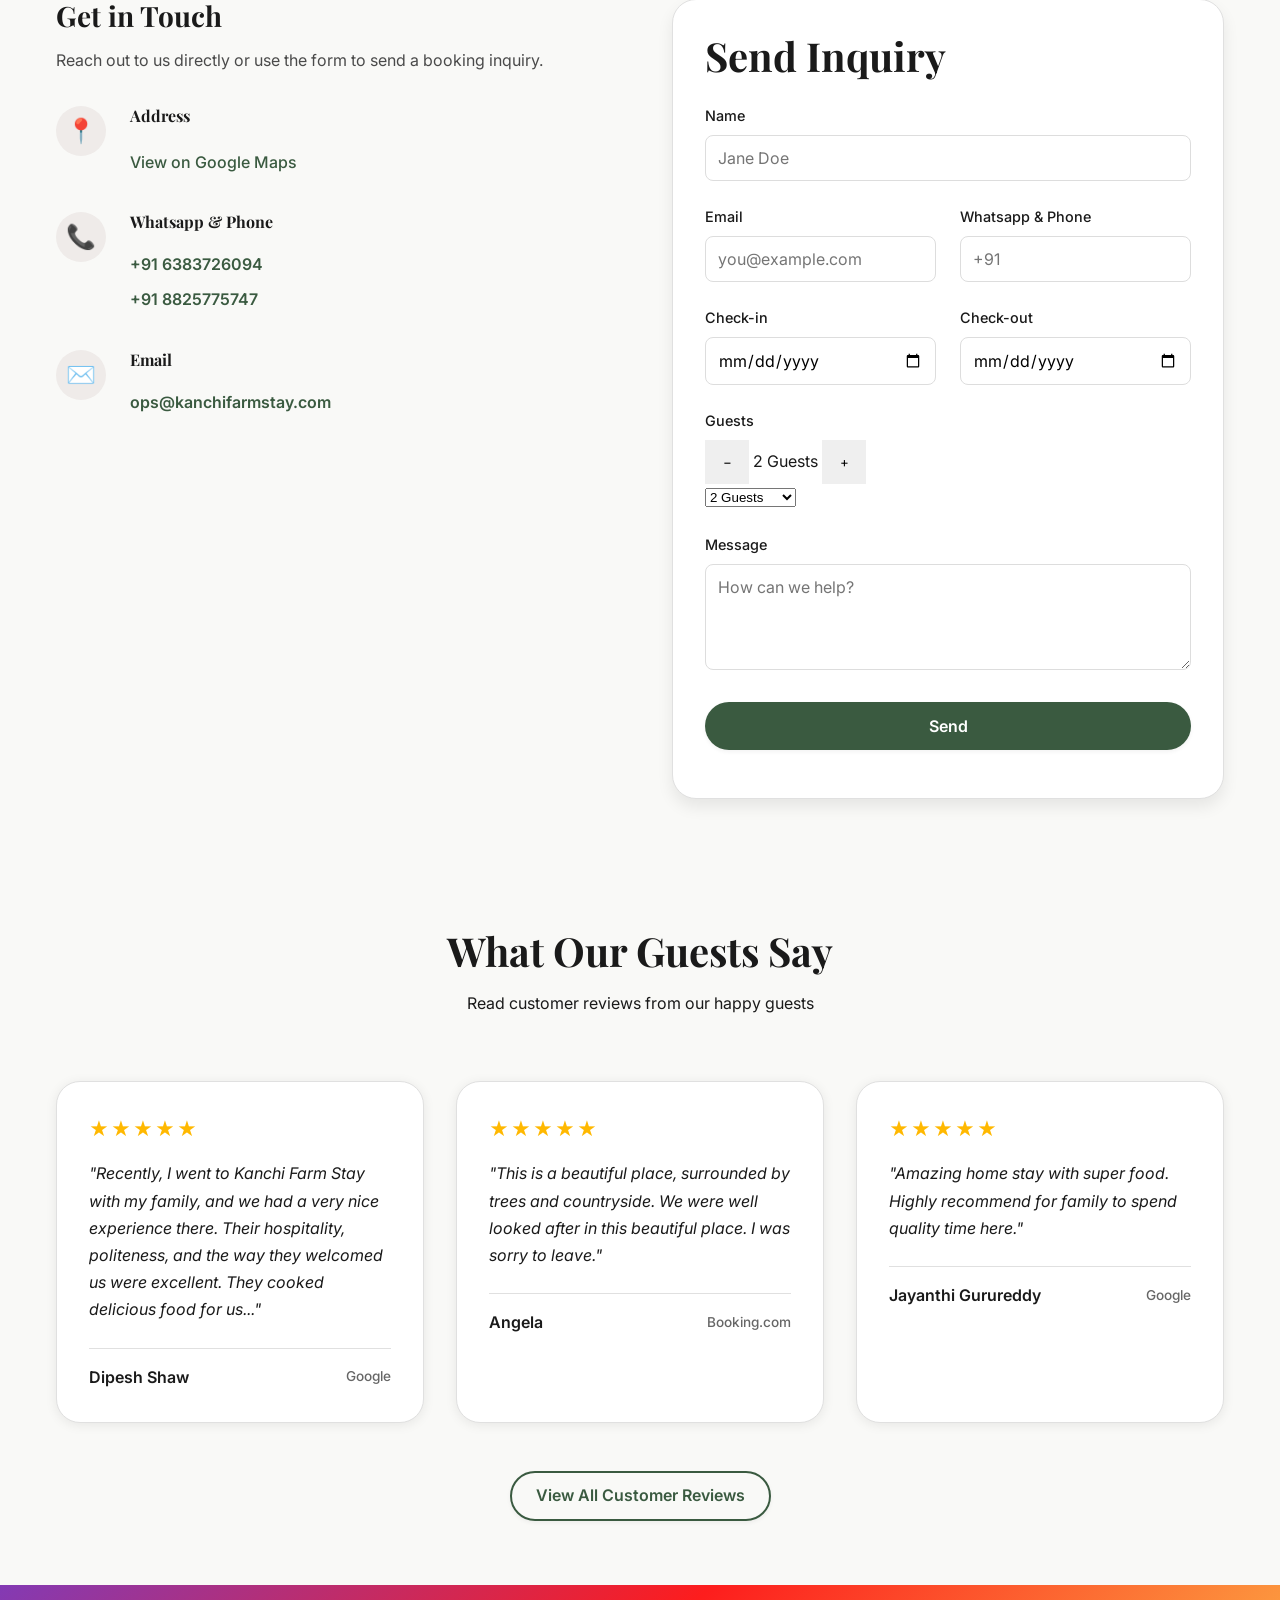
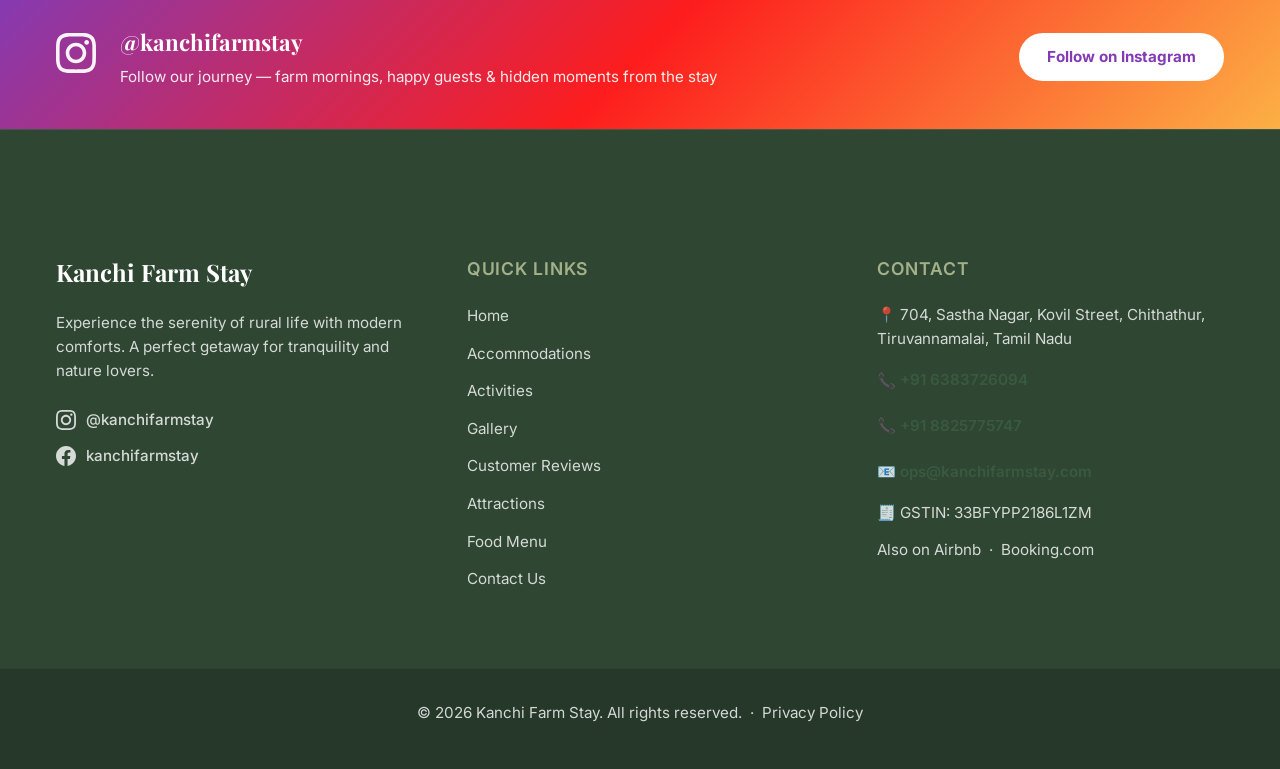
==== commit b78e5004: "Rename Fishpond Retreat to Pondside Retreat with v9 service worker cache" ====
--- a/index.html
+++ b/index.html
@@ -189,13 +189,13 @@
                     </div>
 
                     <div class="room-card-preview">
-                        <a href="room-details.html?id=fishpond-retreat" class="room-image-container" style="display:block">
-                            <img src="assets/images/fishpond-retreat-p01.jpg" alt="Fishpond Retreat" class="room-image">
-                        </a>
-                        <div class="room-preview-content">
-                            <h3>Fishpond Retreat</h3>
-                            <p>Serene studio retreat overlooking the fish pond with kitchenette.</p>
-                            <a href="room-details.html?id=fishpond-retreat" class="btn-link">View Details</a>
+                        <a href="room-details.html?id=pondside-retreat" class="room-image-container" style="display:block">
+                            <img src="assets/images/pondside-retreat-p01.jpg" alt="Pondside Retreat" class="room-image">
+                        </a>
+                        <div class="room-preview-content">
+                            <h3>Pondside Retreat</h3>
+                            <p>Serene studio retreat overlooking the pond with kitchenette.</p>
+                            <a href="room-details.html?id=pondside-retreat" class="btn-link">View Details</a>
                         </div>
                     </div>
 
@@ -643,7 +643,7 @@
     </div>
 
     <!-- Scripts -->
-    <script src="script.js?v=16"></script>
+    <script src="script.js?v=18"></script>
     <script src="https://web2phone.co.uk/static/formsapp/js/embed.js?v=5" async></script>
 
     <script>
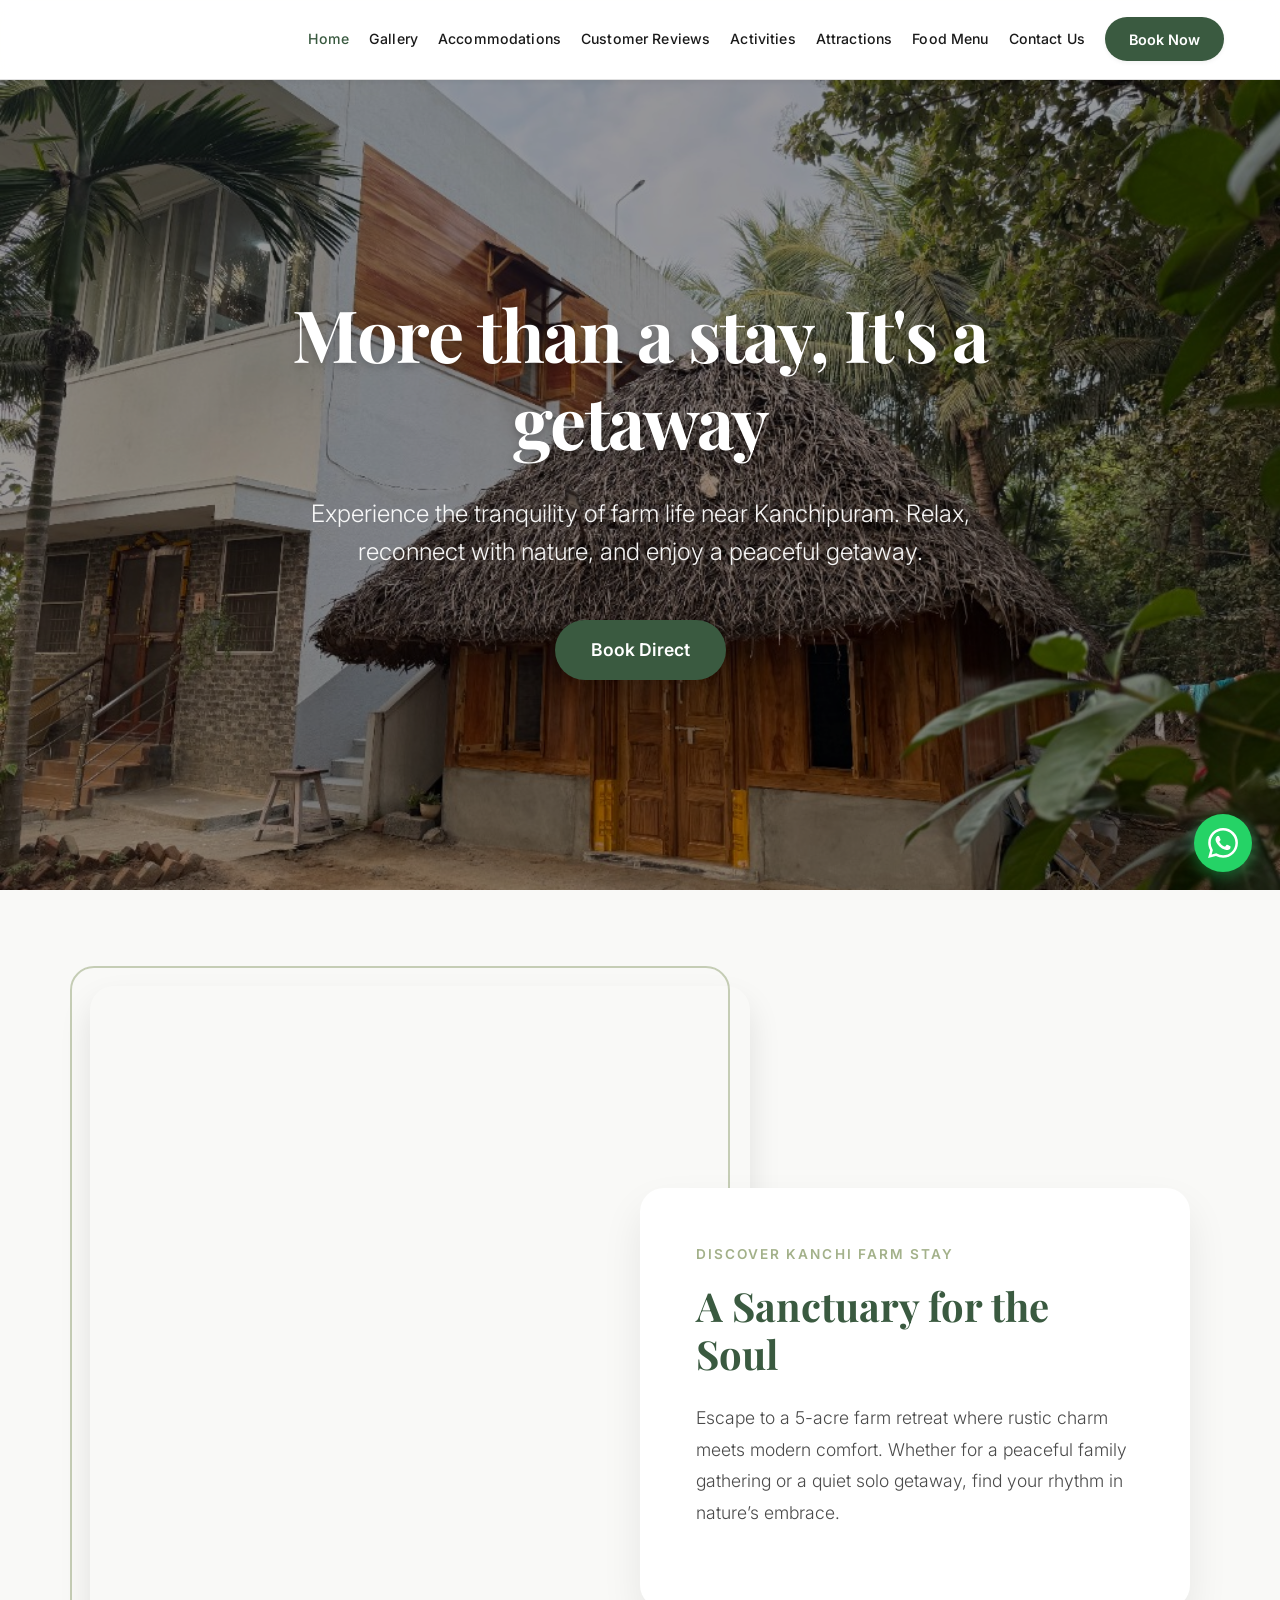
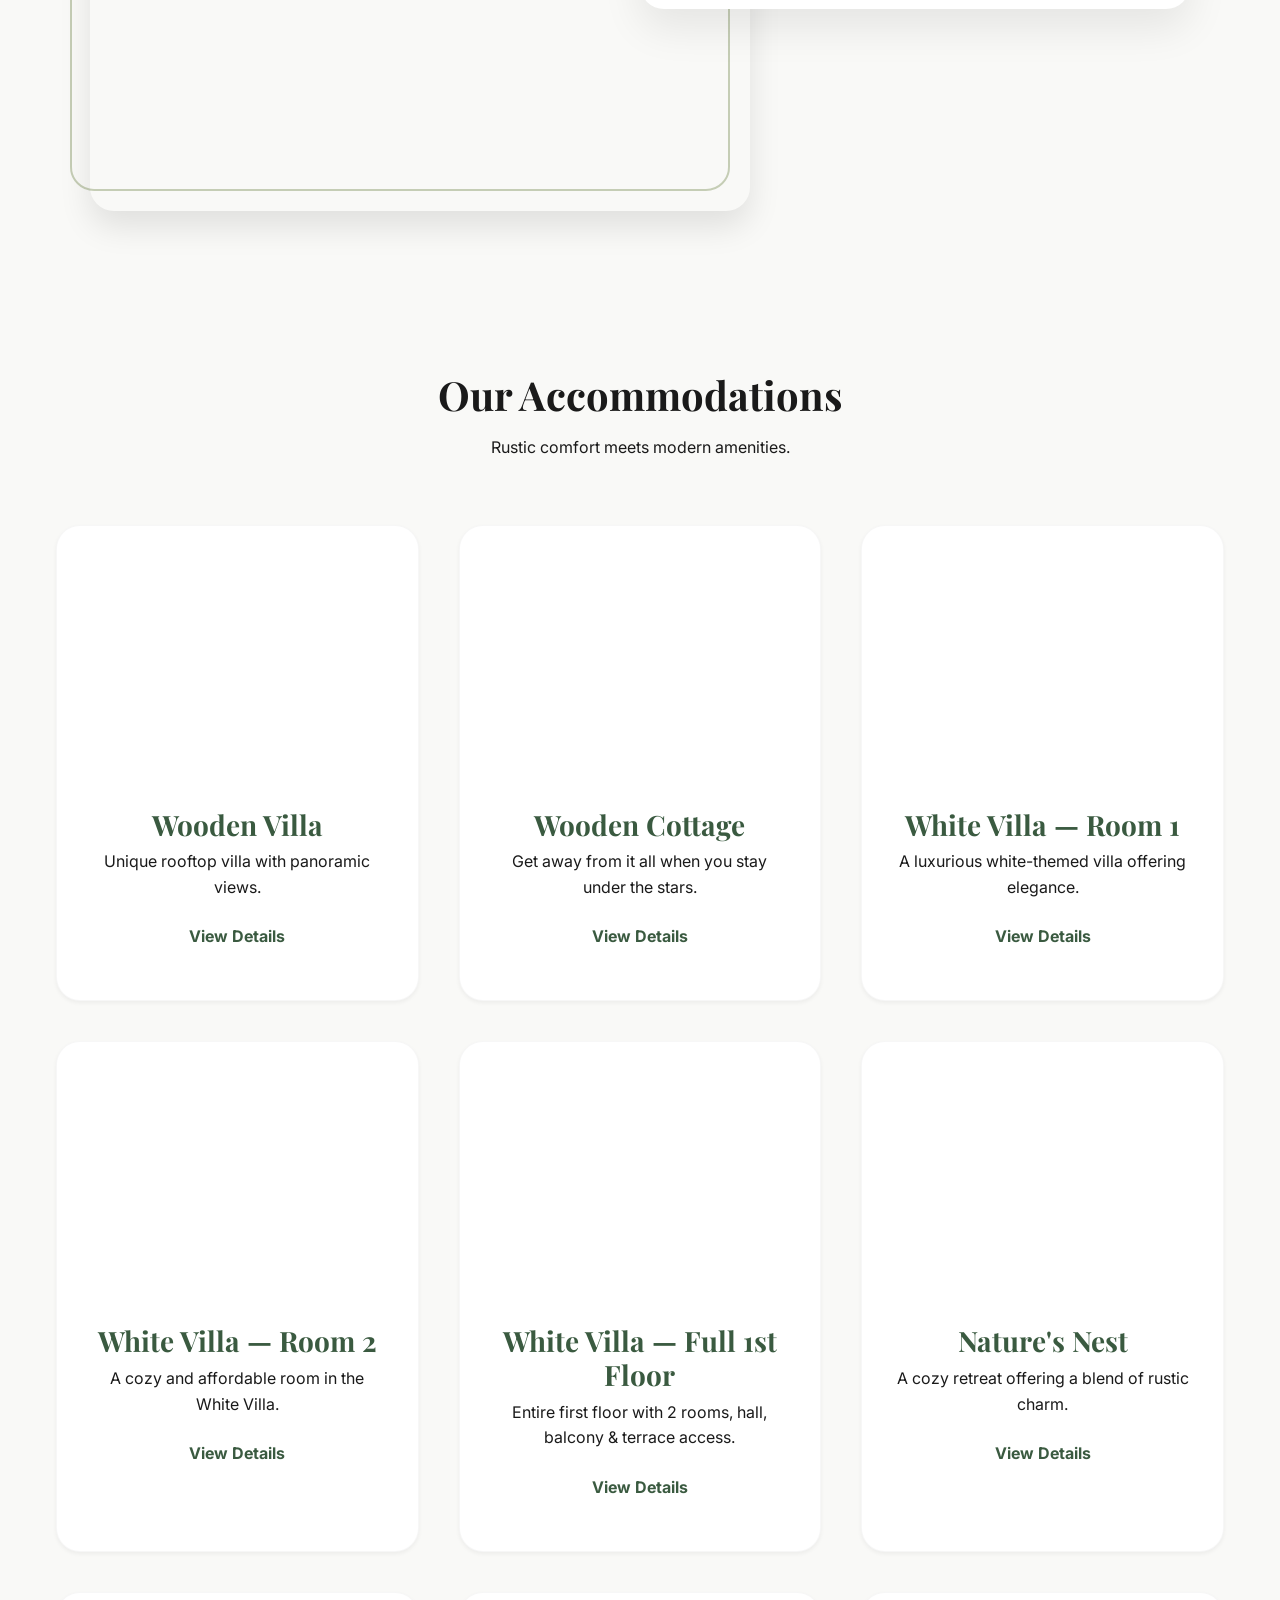
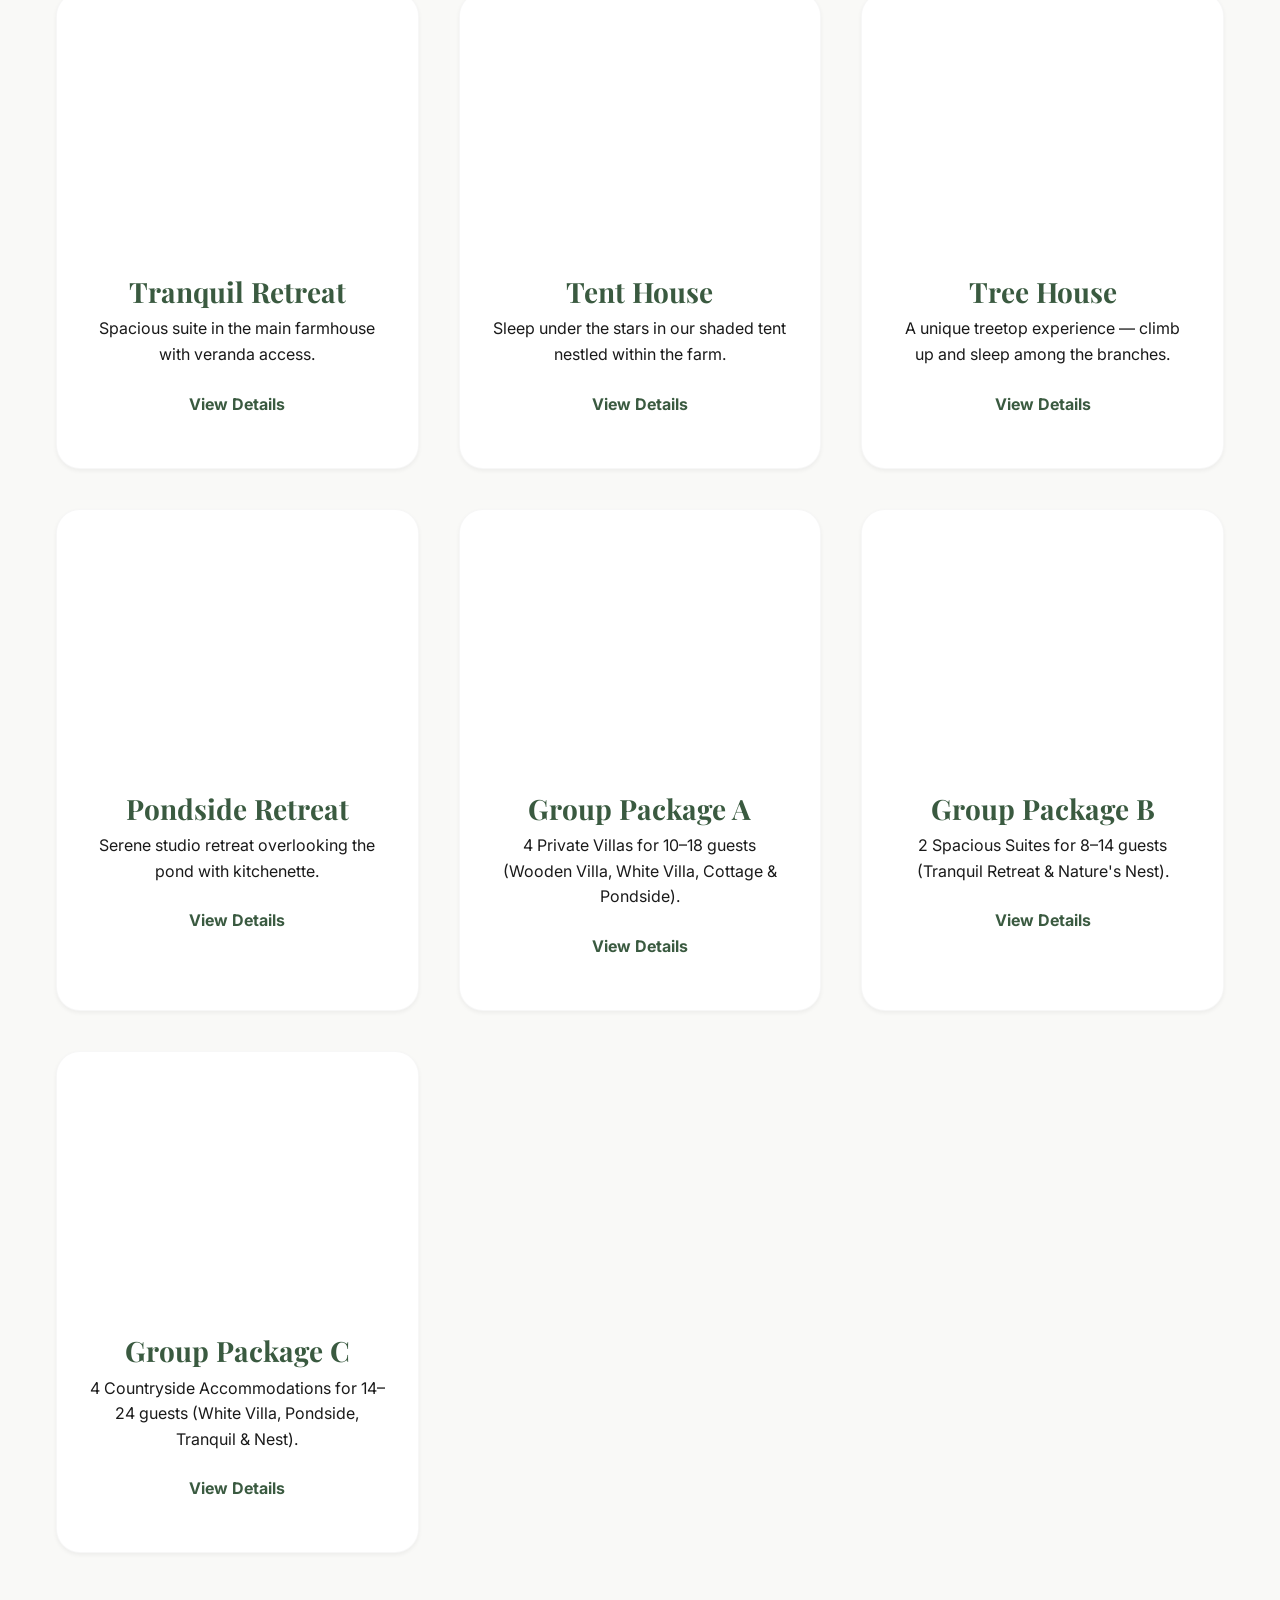
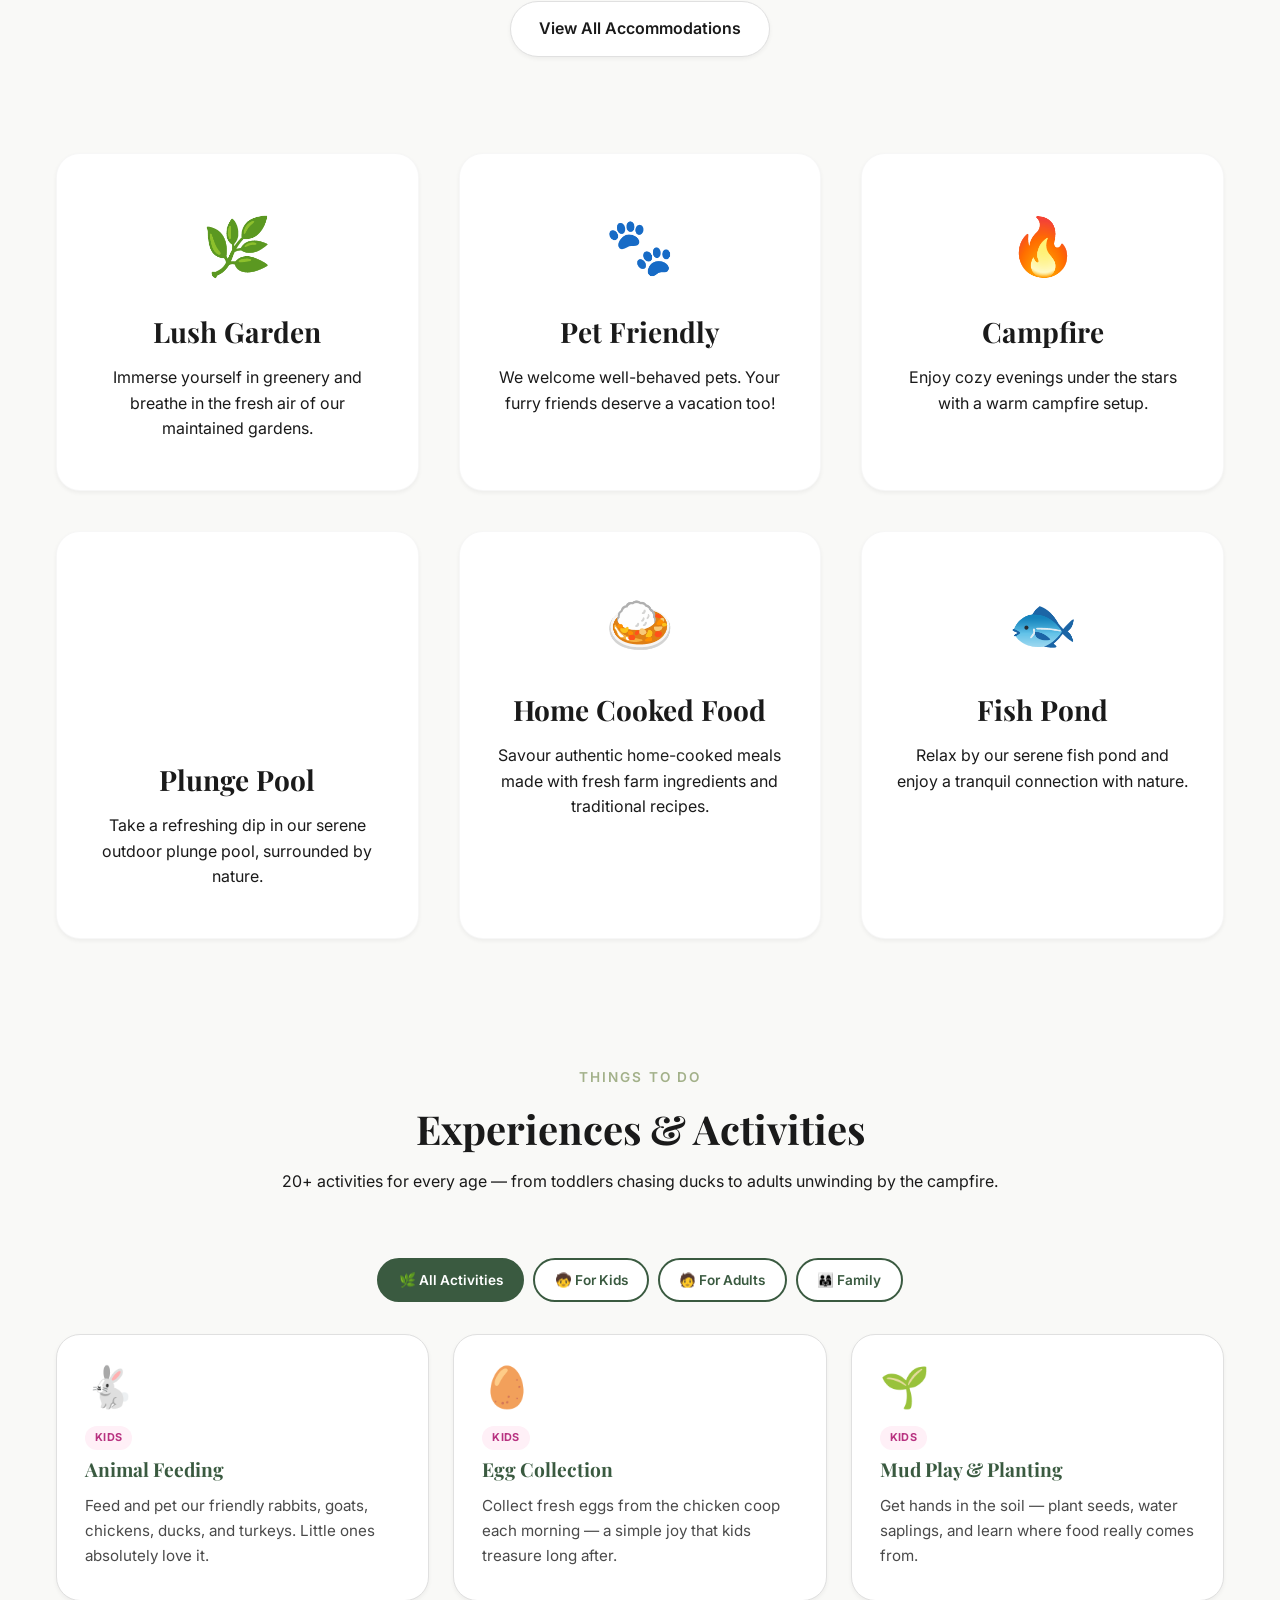
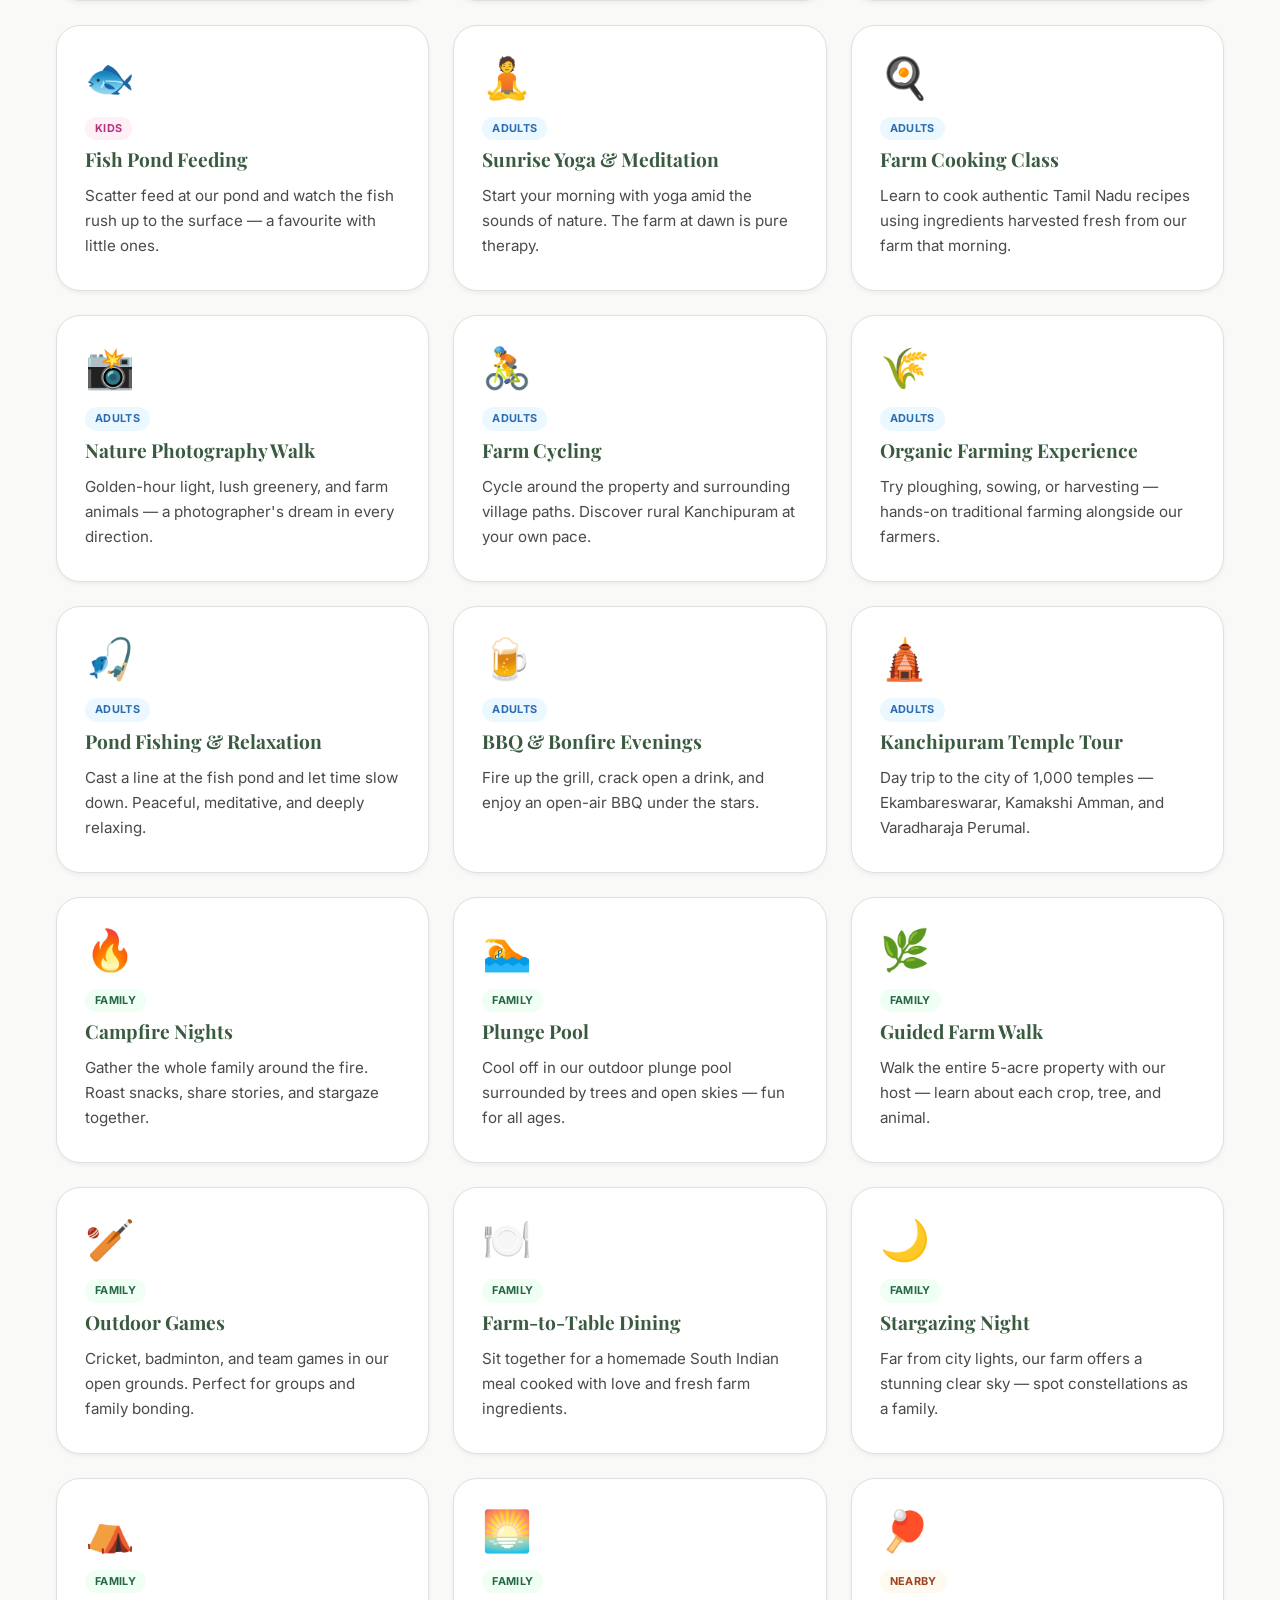
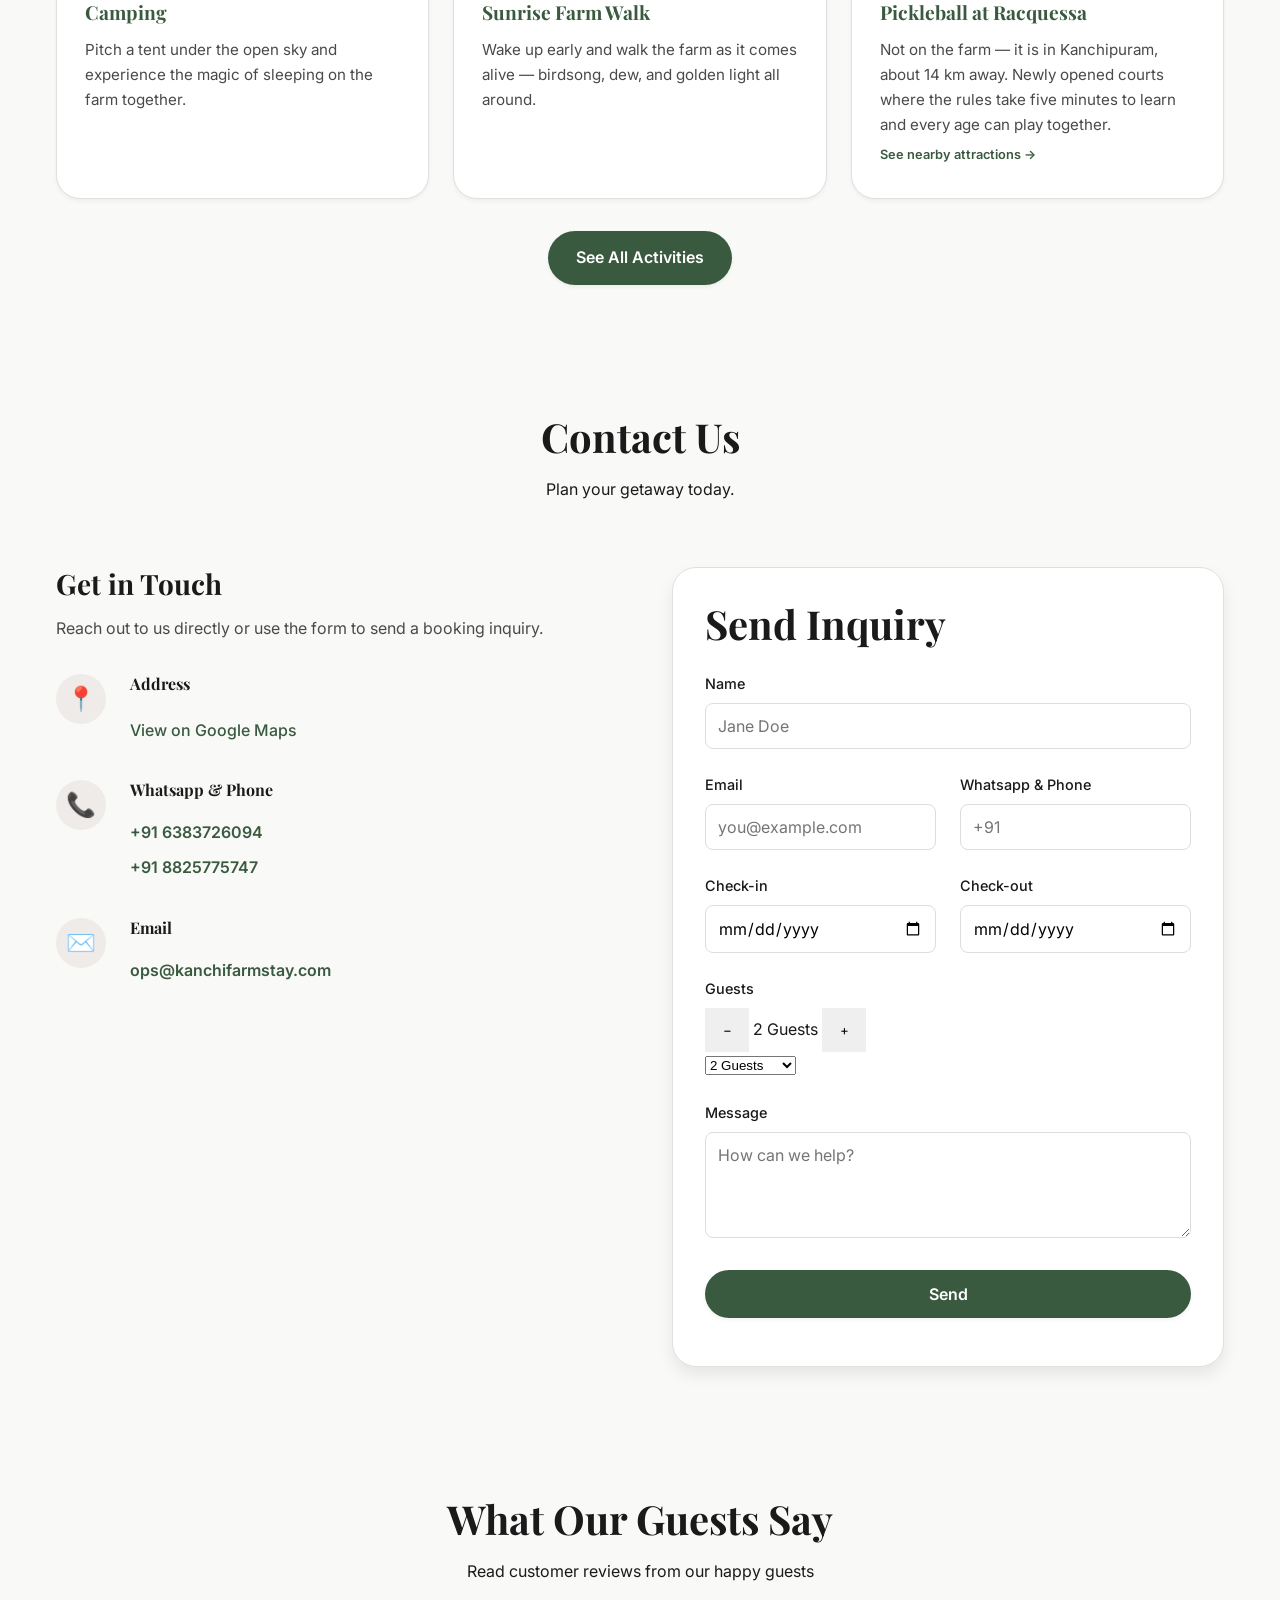
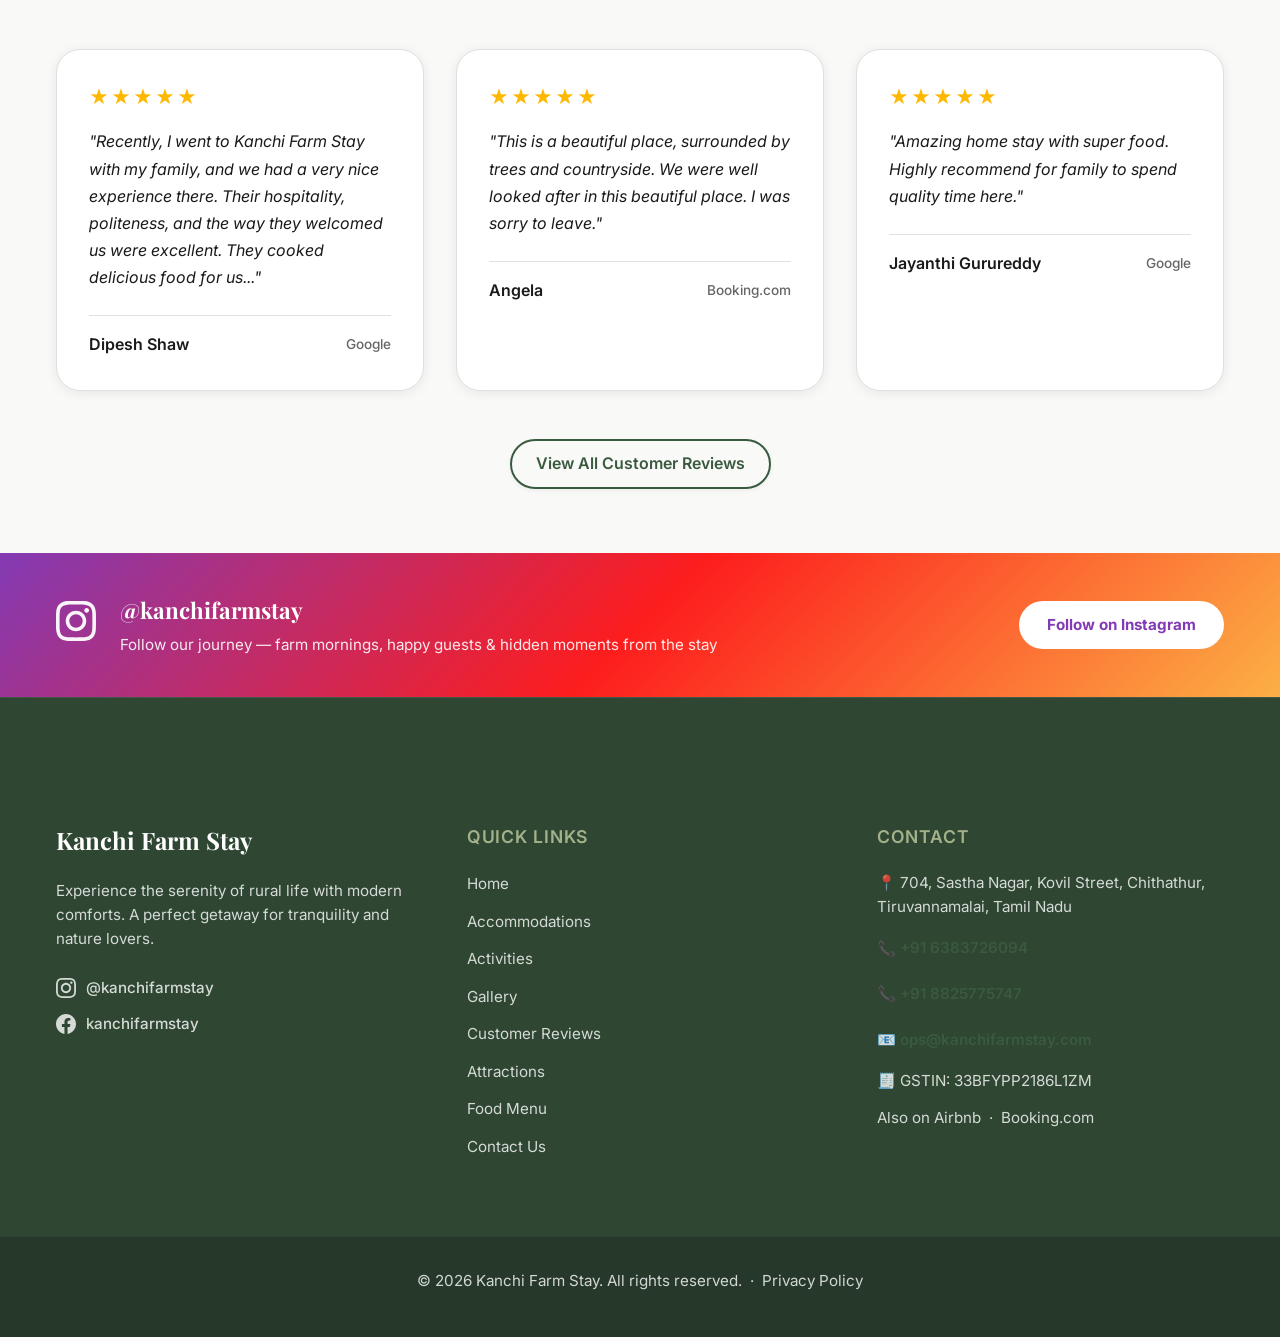
==== commit 220ba0a4: "Add Group Packages A, B, and C with pricing and inventory blocking" ====
--- a/index.html
+++ b/index.html
@@ -199,6 +199,39 @@
                         </div>
                     </div>
 
+                    <div class="room-card-preview">
+                        <a href="room-details.html?id=group-package-a" class="room-image-container" style="display:block">
+                            <img src="assets/images/gallery-room-swing.jpg" alt="Group Package A" class="room-image">
+                        </a>
+                        <div class="room-preview-content">
+                            <h3>Group Package A</h3>
+                            <p>4 Private Villas for 10–18 guests (Wooden Villa, White Villa, Cottage & Pondside).</p>
+                            <a href="room-details.html?id=group-package-a" class="btn-link">View Details</a>
+                        </div>
+                    </div>
+
+                    <div class="room-card-preview">
+                        <a href="room-details.html?id=group-package-b" class="room-image-container" style="display:block">
+                            <img src="assets/images/tranquil-retreat-main.jpg" alt="Group Package B" class="room-image">
+                        </a>
+                        <div class="room-preview-content">
+                            <h3>Group Package B</h3>
+                            <p>2 Spacious Suites for 8–14 guests (Tranquil Retreat & Nature's Nest).</p>
+                            <a href="room-details.html?id=group-package-b" class="btn-link">View Details</a>
+                        </div>
+                    </div>
+
+                    <div class="room-card-preview">
+                        <a href="room-details.html?id=group-package-c" class="room-image-container" style="display:block">
+                            <img src="assets/images/white-villa-main-hero.jpg" alt="Group Package C" class="room-image">
+                        </a>
+                        <div class="room-preview-content">
+                            <h3>Group Package C</h3>
+                            <p>4 Countryside Accommodations for 14–24 guests (White Villa, Pondside, Tranquil & Nest).</p>
+                            <a href="room-details.html?id=group-package-c" class="btn-link">View Details</a>
+                        </div>
+                    </div>
+
                 </div>
                 <div class="text-center" style="margin-top: 3rem;">
                     <a href="accommodations.html" class="btn btn-secondary">View All Accommodations</a>
@@ -643,7 +676,7 @@
     </div>
 
     <!-- Scripts -->
-    <script src="script.js?v=18"></script>
+    <script src="script.js?v=19"></script>
     <script src="https://web2phone.co.uk/static/formsapp/js/embed.js?v=5" async></script>
 
     <script>
